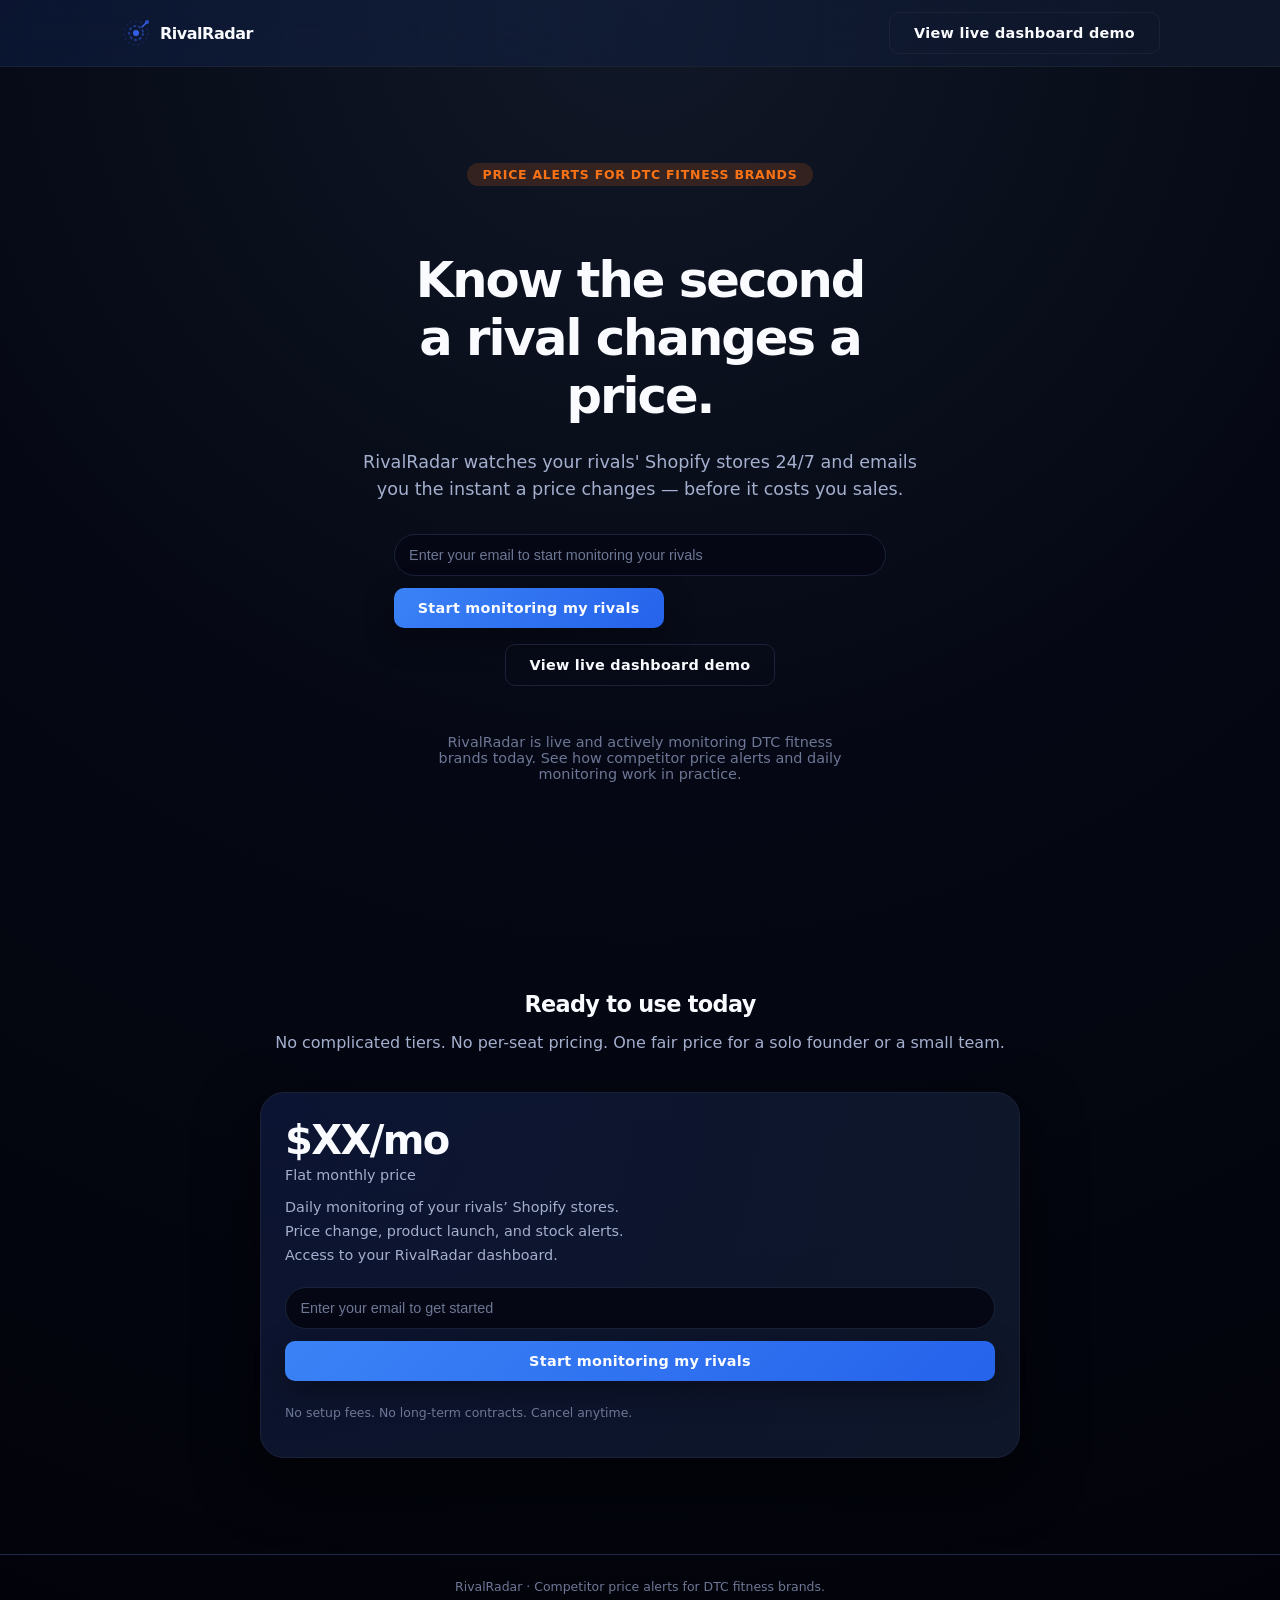
==== index.html @ c3b966bc "Refactor index.html for improved button styles Updated button styles and removed outdated comments." ====
<!DOCTYPE html>
<html lang="en">
<head>
  <meta charset="UTF-8" />
  <meta name="viewport" content="width=device-width, initial-scale=1.0" />
  <title>RivalRadar – Competitor price alerts for DTC fitness brands</title>
  <meta name="description" content="RivalRadar watches your rivals' Shopify stores 24/7 and emails you the instant a price changes — before it costs you sales." />
  <link href="https://api.fontshare.com/v2/css?f[]=cabinet-grotesk@400,500,700,800&f[]=satoshi@400,500,700&display=swap" rel="stylesheet" />
  <!-- IMPORTANT: this must match the filename in the repo -->
  <link rel="stylesheet" href="style.css" />
</head>
<body>
  <header class="nav">
    <div class="nav-inner">
      <a href="/" class="logo" aria-label="RivalRadar home">
        <svg width="32" height="32" viewBox="0 0 32 32" fill="none" aria-hidden="true">
          <circle cx="16" cy="16" r="3" fill="var(--color-primary)"/>
          <circle cx="16" cy="16" r="7" stroke="var(--color-primary)" stroke-width="1.5" stroke-dasharray="3 2" fill="none" opacity="0.6"/>
          <circle cx="16" cy="16" r="12" stroke="var(--color-primary)" stroke-width="1" stroke-dasharray="2 3" fill="none" opacity="0.3"/>
          <path d="M22 10L26 6" stroke="var(--color-primary)" stroke-width="1.5" stroke-linecap="round"/>
          <circle cx="27" cy="5" r="2" fill="var(--color-primary)" opacity="0.8"/>
        </svg>
        <span>RivalRadar</span>
      </a>
      <div class="nav-actions">
        <a href="https://dashboard.rival-radar.online" class="btn btn-outline btn-lg">
          View live dashboard demo
        </a>
      </div>
    </div>
  </header>

  <main>
    <section class="hero">
      <div class="container">
        <div class="hero-inner">
          <div class="hero-content">
            <div class="hero-badge">Price alerts for DTC fitness brands</div>
            <h1 class="hero-heading">Know the second a rival changes a price.</h1>
            <p class="hero-sub">
              RivalRadar watches your rivals' Shopify stores 24/7 and emails you the instant a price changes — before it costs you sales.
            </p>

            <div class="hero-cta">
              <form
                action="https://formspree.io/f/mbdvkvwg"
                method="POST"
                class="email-form"
              >
                <input
                  type="email"
                  name="email"
                  placeholder="Enter your email to start monitoring your rivals"
                  required
                  class="email-input"
                />
                <button type="submit" class="btn btn-primary btn-lg">
                  Start monitoring my rivals
                </button>
              </form>

              <a href="https://dashboard.rival-radar.online" class="btn btn-outline btn-lg">
                View live dashboard demo
              </a>
            </div>

            <p class="hero-note">
              RivalRadar is live and actively monitoring DTC fitness brands today. See how competitor price alerts and daily monitoring work in practice.
            </p>
          </div>
        </div>
      </div>
    </section>

    <section class="pricing">
      <div class="container container-narrow">
        <h2 class="section-title">Ready to use today</h2>
        <p class="section-sub">
          No complicated tiers. No per-seat pricing. One fair price for a solo founder or a small team.
        </p>

        <div class="pricing-card">
          <div class="pricing-main">
            <div class="pricing-price-row">
              <div class="pricing-price">
                <span class="pricing-amount">$XX/mo</span>
                <span class="pricing-label">Flat monthly price</span>
              </div>
              <ul class="pricing-points">
                <li>Daily monitoring of your rivals’ Shopify stores.</li>
                <li>Price change, product launch, and stock alerts.</li>
                <li>Access to your RivalRadar dashboard.</li>
              </ul>
            </div>

            <div class="pricing-cta">
              <form
                action="https://formspree.io/f/mbdvkvwg"
                method="POST"
                class="email-form"
              >
                <input
                  type="email"
                  name="email"
                  placeholder="Enter your email to get started"
                  required
                  class="email-input"
                />
                <button type="submit" class="btn btn-primary btn-lg btn-full">
                  Start monitoring my rivals
                </button>
              </form>
              <p class="pricing-note">
                No setup fees. No long-term contracts. Cancel anytime.
              </p>
            </div>
          </div>
        </div>
      </div>
    </section>
  </main>

  <footer class="footer">
    <div class="container">
      RivalRadar · Competitor price alerts for DTC fitness brands.
    </div>
  </footer>
</body>
</html>
---- style.css ----
:root {
  --font-display: "Cabinet Grotesk", system-ui, -apple-system, BlinkMacSystemFont, "Segoe UI", sans-serif;
  --font-body: "Satoshi", system-ui, -apple-system, BlinkMacSystemFont, "Segoe UI", sans-serif;

  --color-bg: #050814;
  --color-surface: #0b1020;
  --color-surface-soft: #0f1426;
  --color-border: #1b2238;
  --color-divider: #202947;

  --color-text: #f9fbff;
  --color-text-muted: #a4afce;
  --color-text-faint: #6d7694;

  --color-primary: #355fe9;
  --color-primary-soft: rgba(53, 95, 233, 0.12);

  --color-accent: #f97316;
  --color-accent-light: rgba(249, 115, 22, 0.16);

  --color-up: #22c55e;
  --color-up-bg: rgba(34, 197, 94, 0.16);
  --color-down: #ef4444;
  --color-down-bg: rgba(239, 68, 68, 0.16);
  --color-new: #3b82f6;
  --color-new-bg: rgba(59, 130, 246, 0.16);

  --shadow-sm: 0 10px 30px rgba(0, 0, 0, 0.35);
  --shadow-md: 0 16px 40px rgba(0, 0, 0, 0.45);
  --shadow-lg: 0 22px 60px rgba(0, 0, 0, 0.5);

  --radius-sm: 6px;
  --radius-md: 10px;
  --radius-lg: 16px;
  --radius-xl: 24px;
  --radius-full: 999px;

  --space-1: 0.25rem;
  --space-2: 0.5rem;
  --space-3: 0.75rem;
  --space-4: 1rem;
  --space-5: 1.25rem;
  --space-6: 1.5rem;
  --space-8: 2rem;
  --space-10: 2.5rem;
  --space-12: 3rem;
  --space-16: 4rem;
  --space-20: 5rem;
  --space-24: 6rem;

  --text-xs: 0.78rem;
  --text-sm: 0.9rem;
  --text-base: 1rem;
  --text-lg: 1.1rem;
  --text-xl: 1.4rem;
  --text-hero: clamp(2.5rem, 4vw, 3.1rem);

  --transition: 160ms ease-out;
}

*,
*::before,
*::after {
  box-sizing: border-box;
}

html,
body {
  margin: 0;
  padding: 0;
}

body {
  min-height: 100vh;
  font-family: var(--font-body);
  background: radial-gradient(circle at top, #111827 0, #050814 45%, #02030a 100%);
  color: var(--color-text);
}

a {
  color: inherit;
  text-decoration: none;
}

img {
  max-width: 100%;
  display: block;
}

/* Layout */

.container {
  width: min(1040px, 100% - 3rem);
  margin: 0 auto;
}

.container-narrow {
  width: min(760px, 100% - 3rem);
  margin: 0 auto;
}

/* Nav */

.nav {
  border-bottom: 1px solid rgba(31, 41, 55, 0.7);
  background: radial-gradient(circle at top left, rgba(37, 99, 235, 0.12), rgba(15, 23, 42, 0.96));
  position: sticky;
  top: 0;
  z-index: 20;
  backdrop-filter: blur(16px);
}

.nav-inner {
  display: flex;
  align-items: center;
  justify-content: space-between;
  gap: var(--space-6);
  padding-block: var(--space-3);
  width: min(1040px, 100% - 3rem);
  margin: 0 auto;
}

.logo {
  display: inline-flex;
  align-items: center;
  gap: var(--space-2);
  font-family: var(--font-display);
  font-weight: 800;
  font-size: var(--text-base);
  letter-spacing: -0.03em;
}

.logo span {
  margin-top: 1px;
}

.nav-actions {
  display: flex;
  align-items: center;
  gap: var(--space-4);
}

/* Buttons */

.btn {
  display: inline-flex;
  align-items: center;
  justify-content: center;
  gap: var(--space-2);
  padding: var(--space-3) var(--space-6);
  border-radius: var(--radius-md);
  border: none;
  font-family: var(--font-display);
  font-weight: 700;
  font-size: var(--text-sm);
  letter-spacing: 0.02em;
  text-transform: none;
  cursor: pointer;
  transition: transform var(--transition), box-shadow var(--transition), background var(--transition), color var(--transition);
}

.btn-lg {
  padding-block: var(--space-3);
  padding-inline: var(--space-6);
  font-size: var(--text-sm);
}

.btn-primary {
  background: linear-gradient(135deg, #3b82f6, #2563eb);
  color: #f9fbff;
  box-shadow: var(--shadow-sm);
}

.btn-primary:hover {
  transform: translateY(-1px);
  box-shadow: var(--shadow-md);
}

.btn-secondary {
  background: rgba(15, 23, 42, 0.8);
  color: var(--color-text-muted);
  border-radius: var(--radius-full);
  padding-inline: var(--space-4);
  font-weight: 600;
  border: 1px solid rgba(148, 163, 184, 0.25);
}

.btn-secondary:hover {
  background: rgba(15, 23, 42, 1);
  color: var(--color-text);
}

/* Hero */

.hero {
  padding-block: clamp(var(--space-16), 10vw, var(--space-24)) clamp(var(--space-12), 8vw, var(--space-20));
  text-align: center;
}

.hero-inner {
  display: flex;
  flex-direction: column;
  gap: var(--space-10);
}

.hero-content {
  max-width: 640px;
  margin-inline: auto;
}

.hero-badge {
  display: inline-block;
  font-size: var(--text-xs);
  font-weight: 600;
  font-family: var(--font-display);
  letter-spacing: 0.06em;
  text-transform: uppercase;
  color: var(--color-accent);
  background: var(--color-accent-light);
  padding: var(--space-1) var(--space-4);
  border-radius: var(--radius-full);
  margin-bottom: var(--space-6);
}

.hero-heading {
  font-size: var(--text-hero);
  font-weight: 800;
  letter-spacing: -0.04em;
  color: var(--color-text);
  max-width: 14ch;
  margin-inline: auto;
  margin-bottom: var(--space-6);
}

.hero-sub {
  font-size: var(--text-lg);
  color: var(--color-text-muted);
  max-width: 52ch;
  margin-inline: auto;
  margin-bottom: var(--space-8);
  line-height: 1.5;
}

.hero-cta {
  display: flex;
  align-items: center;
  justify-content: center;
  gap: var(--space-4);
  flex-wrap: wrap;
  margin-bottom: var(--space-12);
}

.hero-note {
  font-size: var(--text-sm);
  color: var(--color-text-faint);
  max-width: 46ch;
  margin-inline: auto;
}

/* Alert preview card */

.alert-preview {
  max-width: 520px;
  margin-inline: auto;
  background: var(--color-surface);
  border: 1px solid var(--color-border);
  border-radius: var(--radius-xl);
  overflow: hidden;
  box-shadow: var(--shadow-lg);
  text-align: left;
}

.alert-header {
  display: flex;
  align-items: center;
  gap: var(--space-2);
  padding: var(--space-4) var(--space-5);
  border-bottom: 1px solid var(--color-divider);
}

.alert-dot {
  width: 8px;
  height: 8px;
  border-radius: 50%;
  background: var(--color-down);
  animation: pulse 2s infinite;
}

@keyframes pulse {
  0%,
  100% {
    opacity: 1;
  }
  50% {
    opacity: 0.4;
  }
}

.alert-label {
  font-size: var(--text-xs);
  font-weight: 600;
  font-family: var(--font-display);
  text-transform: uppercase;
  letter-spacing: 0.05em;
  color: var(--color-text-muted);
}

.alert-time {
  margin-left: auto;
  font-size: var(--text-xs);
  color: var(--color-text-faint);
}

.alert-store {
  padding: var(--space-3) var(--space-5) var(--space-2);
  font-size: var(--text-sm);
  font-weight: 700;
  font-family: var(--font-display);
  letter-spacing: -0.02em;
}

.alert-changes {
  padding: var(--space-2) var(--space-5) var(--space-4);
  display: flex;
  flex-direction: column;
  gap: var(--space-3);
}

.alert-row {
  display: flex;
  align-items: center;
  gap: var(--space-2);
  flex-wrap: wrap;
}

.tag {
  display: inline-flex;
  align-items: center;
  font-size: 10px;
  font-weight: 700;
  font-family: var(--font-display);
  letter-spacing: 0.04em;
  padding: 2px 6px;
  border-radius: var(--radius-sm);
  flex-shrink: 0;
}

.tag-down {
  background: var(--color-down-bg);
  color: var(--color-down);
}
.tag-up {
  background: var(--color-up-bg);
  color: var(--color-up);
}
.tag-new {
  background: var(--color-new-bg);
  color: var(--color-new);
}

.alert-product {
  font-size: var(--text-xs);
  color: var(--color-text);
  font-weight: 500;
  flex: 1;
  min-width: 0;
  white-space: nowrap;
  overflow: hidden;
  text-overflow: ellipsis;
}

.alert-price {
  font-size: var(--text-xs);
  color: var(--color-text-muted);
  flex-shrink: 0;
}

.alert-price s {
  color: var(--color-text-faint);
  text-decoration: line-through;
}
.alert-price strong {
  color: var(--color-text);
  font-weight: 700;
}
.alert-price em {
  font-style: normal;
  color: var(--color-down);
  font-weight: 600;
}
.alert-row.up .alert-price em {
  color: var(--color-up);
}

.alert-footer {
  padding: var(--space-3) var(--space-5);
  border-top: 1px solid var(--color-divider);
  font-size: var(--text-xs);
  color: var(--color-text-faint);
}

/* Problem section */

.problem {
  padding-block: clamp(var(--space-16), 8vw, var(--space-24));
  background: var(--color-surface);
  border-top: 1px solid var(--color-divider);
  border-bottom: 1px solid var(--color-divider);
}

.section-title {
  font-size: var(--text-xl);
  font-weight: 800;
  letter-spacing: -0.03em;
  color: var(--color-text);
  margin-bottom: var(--space-4);
  text-align: center;
}

.section-sub {
  font-size: var(--text-base);
  color: var(--color-text-muted);
  text-align: center;
  margin-bottom: var(--space-10);
}

.problem-grid {
  display: grid;
  grid-template-columns: repeat(auto-fit, minmax(200px, 1fr));
  gap: var(--space-6);
  margin-top: var(--space-10);
}

.problem-card {
  background: var(--color-bg);
  border: 1px solid var(--color-border);
  border-radius: var(--radius-lg);
  padding: var(--space-6);
}

.problem-icon {
  font-size: 2rem;
  margin-bottom: var(--space-4);
}

.problem-card h3 {
  font-size: var(--text-base);
  font-weight: 700;
  margin-bottom: var(--space-2);
  letter-spacing: -0.02em;
}

.problem-card p {
  font-size: var(--text-sm);
  color: var(--color-text-muted);
  line-height: 1.6;
}

/* How it works */

.how {
  padding-block: clamp(var(--space-16), 8vw, var(--space-24));
}

.steps {
  display: flex;
  flex-direction: column;
  gap: 0;
  margin-top: var(--space-10);
}

.step {
  display: grid;
  grid-template-columns: 56px 1fr;
  gap: var(--space-5);
  align-items: start;
  padding-block: var(--space-6);
}

.step-divider {
  height: 1px;
  background: var(--color-divider);
}

.step-num {
  font-family: var(--font-display);
  font-size: var(--text-xl);
  font-weight: 800;
  color: var(--color-accent);
  letter-spacing: -0.04em;
  line-height: 1;
  padding-top: 2px;
}

.step-content h3 {
  font-size: var(--text-base);
  font-weight: 700;
  letter-spacing: -0.02em;
  margin-bottom: var(--space-2);
}

.step-content p {
  font-size: var(--text-sm);
  color: var(--color-text-muted);
  line-height: 1.6;
}

/* Features */

.features {
  padding-block: clamp(var(--space-16), 8vw, var(--space-24));
  background: var(--color-surface);
  border-top: 1px solid var(--color-divider);
  border-bottom: 1px solid var(--color-divider);
}

.features-grid {
  display: grid;
  grid-template-columns: repeat(auto-fit, minmax(280px, 1fr));
  gap: var(--space-4);
  margin-top: var(--space-10);
}

.feature-card {
  background: var(--color-bg);
  border: 1px solid var(--color-border);
  border-radius: var(--radius-lg);
  padding: var(--space-6);
  transition: box-shadow var(--transition), transform var(--transition);
}

.feature-card:hover {
  box-shadow: var(--shadow-md);
  transform: translateY(-2px);
}

.feature-icon {
  width: 40px;
  height: 40px;
  display: flex;
  align-items: center;
  justify-content: center;
  background: var(--color-accent-light);
  color: var(--color-accent);
  border-radius: var(--radius-md);
  margin-bottom: var(--space-4);
}

.feature-card h3 {
  font-size: var(--text-base);
  font-weight: 700;
  letter-spacing: -0.02em;
  margin-bottom: var(--space-2);
}

.feature-card p {
  font-size: var(--text-sm);
  color: var(--color-text-muted);
  line-height: 1.6;
}

/* Pricing */

.pricing {
  padding-block: clamp(var(--space-16), 8vw, var(--space-24));
}

.pricing-card {
  background: radial-gradient(circle at top left, rgba(53, 95, 233, 0.16), rgba(15, 23, 42, 0.96));
  border-radius: var(--radius-xl);
  border: 1px solid var(--color-border);
  box-shadow: var(--shadow-lg);
  padding: var(--space-6);
}

.pricing-main {
  display: flex;
  flex-direction: column;
  gap: var(--space-6);
}

.pricing-price-row {
  display: flex;
  flex-direction: column;
  gap: var(--space-4);
}

.pricing-price {
  display: flex;
  flex-direction: column;
  gap: var(--space-1);
}

.pricing-amount {
  font-size: 2.5rem;
  font-weight: 800;
  font-family: var(--font-display);
  letter-spacing: -0.04em;
}

.pricing-label {
  font-size: var(--text-sm);
  color: var(--color-text-muted);
}

.pricing-points {
  list-style: none;
  padding: 0;
  margin: 0;
  display: grid;
  gap: var(--space-2);
}

.pricing-points li {
  font-size: var(--text-sm);
  color: var(--color-text-muted);
}

.pricing-cta {
  display: flex;
  flex-direction: column;
  gap: var(--space-3);
}

.btn-full {
  width: 100%;
}

.pricing-note {
  font-size: var(--text-xs);
  color: var(--color-text-faint);
}

/* Footer */

.footer {
  border-top: 1px solid var(--color-divider);
  padding-block: var(--space-6);
  font-size: var(--text-xs);
  color: var(--color-text-faint);
  text-align: center;
}

/* Responsive */

@media (max-width: 768px) {
  .hero {
    padding-block: var(--space-12) var(--space-16);
  }

  .container,
  .container-narrow {
    width: calc(100% - 2.5rem);
  }

  .pricing-card {
    padding: var(--space-5);
  }
}

/* ===== EMAIL FORM (NEW) ===== */

.email-form {
  display: flex;
  flex-wrap: wrap;
  gap: var(--space-3);
  align-items: center;
}

.email-input {
  flex: 1 1 220px;
  padding: 0.75rem 0.9rem;
  border-radius: var(--radius-full);
  border: 1px solid var(--color-border);
  font-size: var(--text-sm);
  background: var(--color-bg);
}

.email-input::placeholder {
  color: var(--color-text-faint);
}

.email-input:focus {
  outline: none;
  border-color: var(--color-accent);
  box-shadow: 0 0 0 1px rgba(37, 99, 235, 0.18);
}

/* Stack vertically on smaller screens */
@media (max-width: 640px) {
  .email-form {
    flex-direction: column;
    align-items: stretch;
  }

  .hero-cta {
    flex-direction: column;
    align-items: stretch;
  }

  .hero-cta .btn,
  .hero-cta .btn-primary,
  .hero-cta .btn-outline {
    width: 100%;
  }
}

/* Outline button for demo link */

.btn-outline {
  border: 1px solid var(--color-border);
  padding: var(--space-3) var(--space-6);
  border-radius: var(--radius-md);
  font-family: var(--font-display);
  font-weight: 700;
  font-size: var(--text-sm);
  color: var(--color-text);
  background: transparent;
  transition: all var(--transition);
}

.btn-outline:hover {
  border-color: var(--color-text);
  background: var(--color-surface);
  transform: translateY(-1px);
  box-shadow: var(--shadow-sm);
}
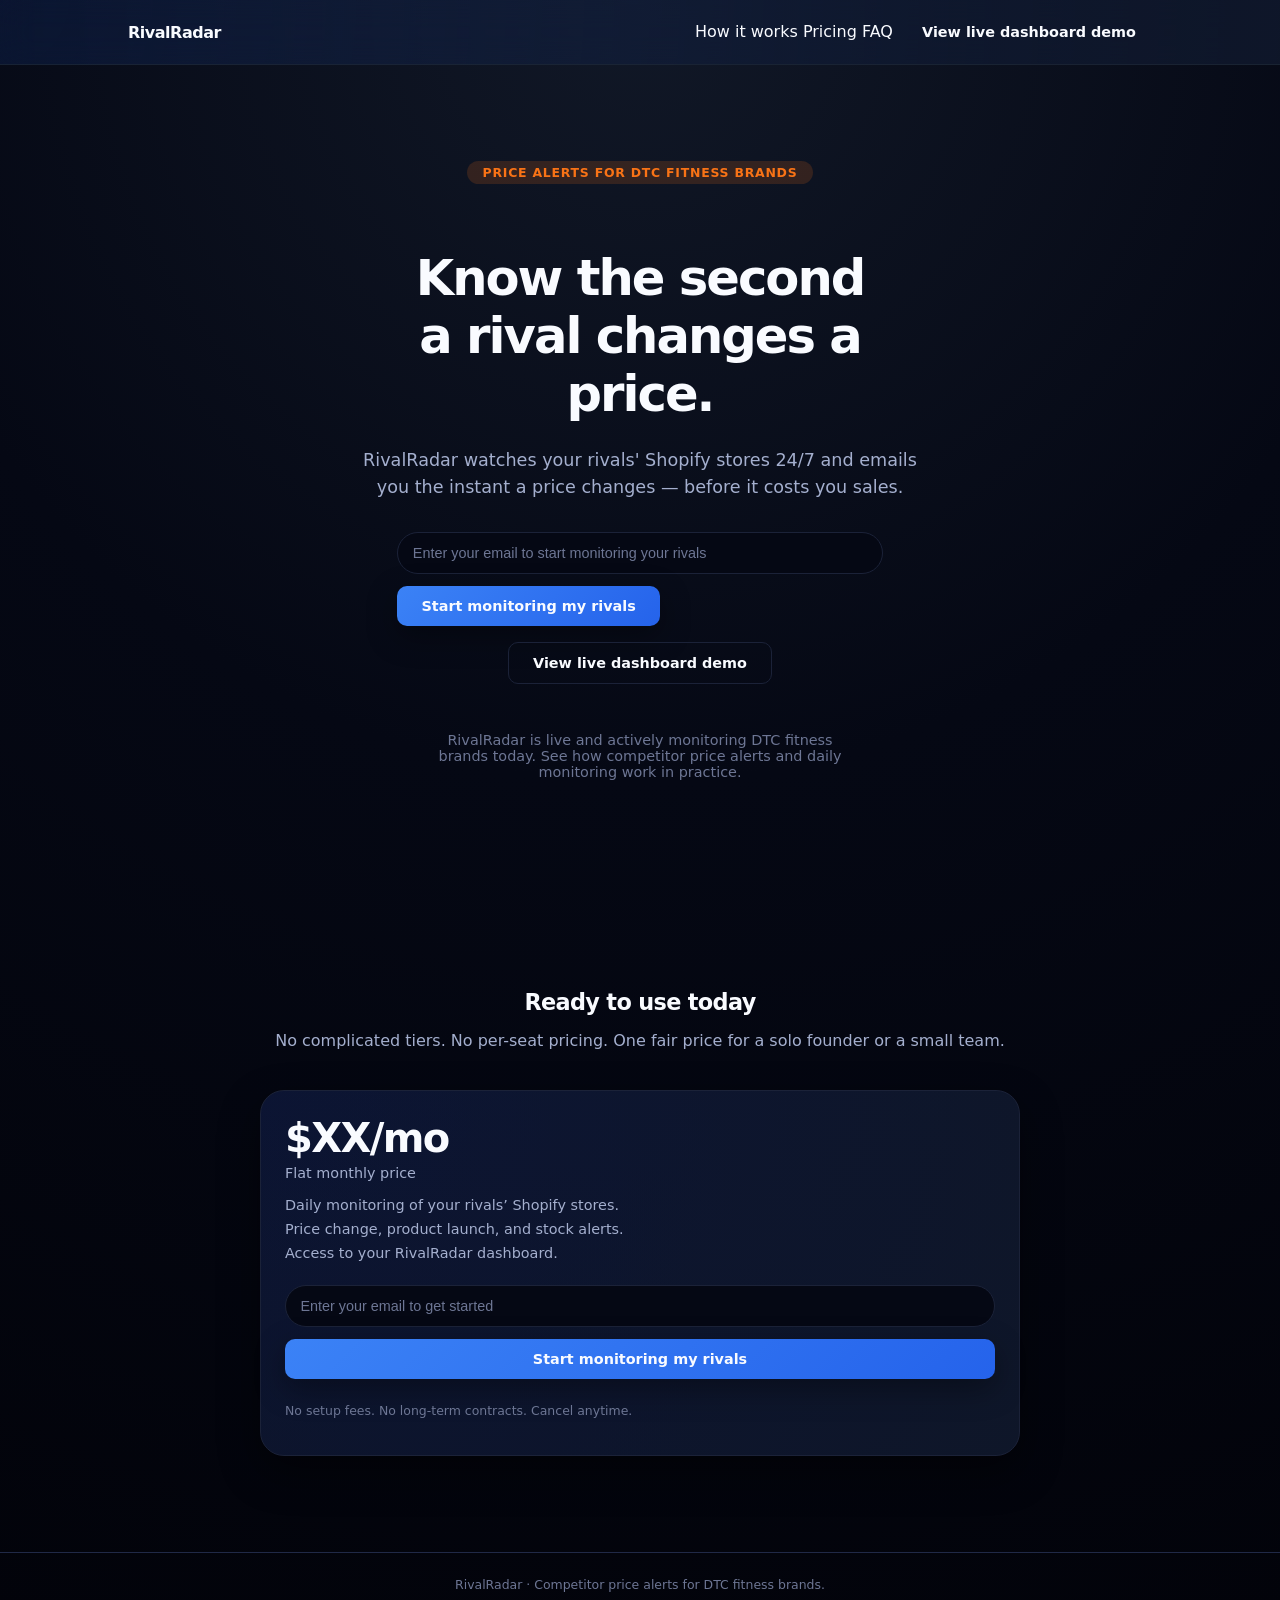
==== commit da3f90ee: "Refactor index.html for improved layout and accessibility Updated HTML structure and improved access" ====
--- a/index.html
+++ b/index.html
@@ -1,29 +1,29 @@
 <!DOCTYPE html>
-<html lang="en">
+<html lang="en" data-theme="light">
 <head>
   <meta charset="UTF-8" />
   <meta name="viewport" content="width=device-width, initial-scale=1.0" />
   <title>RivalRadar – Competitor price alerts for DTC fitness brands</title>
   <meta name="description" content="RivalRadar watches your rivals' Shopify stores 24/7 and emails you the instant a price changes — before it costs you sales." />
   <link href="https://api.fontshare.com/v2/css?f[]=cabinet-grotesk@400,500,700,800&f[]=satoshi@400,500,700&display=swap" rel="stylesheet" />
-  <!-- IMPORTANT: this must match the filename in the repo -->
+  <!-- IMPORTANT: point to your styled CSS file -->
   <link rel="stylesheet" href="style.css" />
 </head>
 <body>
   <header class="nav">
     <div class="nav-inner">
       <a href="/" class="logo" aria-label="RivalRadar home">
-        <svg width="32" height="32" viewBox="0 0 32 32" fill="none" aria-hidden="true">
-          <circle cx="16" cy="16" r="3" fill="var(--color-primary)"/>
-          <circle cx="16" cy="16" r="7" stroke="var(--color-primary)" stroke-width="1.5" stroke-dasharray="3 2" fill="none" opacity="0.6"/>
-          <circle cx="16" cy="16" r="12" stroke="var(--color-primary)" stroke-width="1" stroke-dasharray="2 3" fill="none" opacity="0.3"/>
-          <path d="M22 10L26 6" stroke="var(--color-primary)" stroke-width="1.5" stroke-linecap="round"/>
-          <circle cx="27" cy="5" r="2" fill="var(--color-primary)" opacity="0.8"/>
-        </svg>
-        <span>RivalRadar</span>
+        <div class="logo-mark">
+          <span class="logo-dot"></span>
+        </div>
+        <span class="logo-text">RivalRadar</span>
       </a>
-      <div class="nav-actions">
-        <a href="https://dashboard.rival-radar.online" class="btn btn-outline btn-lg">
+      <div class="nav-links">
+        <a href="#how">How it works</a>
+        <a href="#pricing">Pricing</a>
+        <a href="#faq">FAQ</a>
+        <!-- Demo CTA in the nav -->
+        <a href="https://dashboard.rival-radar.online" class="btn btn-sm btn-secondary">
           View live dashboard demo
         </a>
       </div>
@@ -31,48 +31,56 @@
   </header>
 
   <main>
+    <!-- HERO -->
     <section class="hero">
-      <div class="container">
-        <div class="hero-inner">
-          <div class="hero-content">
-            <div class="hero-badge">Price alerts for DTC fitness brands</div>
-            <h1 class="hero-heading">Know the second a rival changes a price.</h1>
-            <p class="hero-sub">
-              RivalRadar watches your rivals' Shopify stores 24/7 and emails you the instant a price changes — before it costs you sales.
-            </p>
+      <div class="container container-narrow">
+        <div class="hero-badge">Price alerts for DTC fitness brands</div>
+        <h1 class="hero-heading">Know the second a rival changes a price.</h1>
+        <p class="hero-sub">
+          RivalRadar watches your rivals' Shopify stores 24/7 and emails you the instant a price changes — before it costs you sales.
+        </p>
 
-            <div class="hero-cta">
-              <form
-                action="https://formspree.io/f/mbdvkvwg"
-                method="POST"
-                class="email-form"
-              >
-                <input
-                  type="email"
-                  name="email"
-                  placeholder="Enter your email to start monitoring your rivals"
-                  required
-                  class="email-input"
-                />
-                <button type="submit" class="btn btn-primary btn-lg">
-                  Start monitoring my rivals
-                </button>
-              </form>
+        <!-- UPDATED CTA: Formspree + demo button -->
+        <div class="hero-cta">
+          <form
+            action="https://formspree.io/f/mbdvkvwg"
+            method="POST"
+            class="email-form"
+          >
+            <input
+              type="email"
+              name="email"
+              placeholder="Enter your email to start monitoring your rivals"
+              required
+              class="email-input"
+            />
+            <button type="submit" class="btn btn-primary btn-lg">
+              Start monitoring my rivals
+            </button>
+          </form>
 
-              <a href="https://dashboard.rival-radar.online" class="btn btn-outline btn-lg">
-                View live dashboard demo
-              </a>
-            </div>
+          <a href="https://dashboard.rival-radar.online" class="btn btn-lg btn-outline">
+            View live dashboard demo
+          </a>
+        </div>
 
-            <p class="hero-note">
-              RivalRadar is live and actively monitoring DTC fitness brands today. See how competitor price alerts and daily monitoring work in practice.
-            </p>
-          </div>
+        <p class="hero-note">
+          RivalRadar is live and actively monitoring DTC fitness brands today. See how competitor price alerts and daily monitoring work in practice.
+        </p>
+
+        <!-- your existing alert preview block stays as-is below -->
+        <div class="alert-preview">
+          <!-- ... keep the original alert HTML from your old index.html ... -->
         </div>
       </div>
     </section>
 
-    <section class="pricing">
+    <!-- PROBLEM, HOW IT WORKS, FEATURES, etc. -->
+    <!-- Keep all your original sections from the old index.html here.
+         Only change copy where you want to remove 'beta'/'early access' wording. -->
+
+    <!-- PRICING / READY SECTION -->
+    <section id="pricing" class="pricing">
       <div class="container container-narrow">
         <h2 class="section-title">Ready to use today</h2>
         <p class="section-sub">
@@ -121,7 +129,7 @@
   </main>
 
   <footer class="footer">
-    <div class="container">
+    <div class="container container-narrow">
       RivalRadar · Competitor price alerts for DTC fitness brands.
     </div>
   </footer>
--- a/style.css
+++ b/style.css
@@ -4,7 +4,6 @@
 
   --color-bg: #050814;
   --color-surface: #0b1020;
-  --color-surface-soft: #0f1426;
   --color-border: #1b2238;
   --color-divider: #202947;
 
@@ -13,21 +12,11 @@
   --color-text-faint: #6d7694;
 
   --color-primary: #355fe9;
-  --color-primary-soft: rgba(53, 95, 233, 0.12);
-
   --color-accent: #f97316;
   --color-accent-light: rgba(249, 115, 22, 0.16);
 
-  --color-up: #22c55e;
-  --color-up-bg: rgba(34, 197, 94, 0.16);
-  --color-down: #ef4444;
-  --color-down-bg: rgba(239, 68, 68, 0.16);
-  --color-new: #3b82f6;
-  --color-new-bg: rgba(59, 130, 246, 0.16);
-
   --shadow-sm: 0 10px 30px rgba(0, 0, 0, 0.35);
   --shadow-md: 0 16px 40px rgba(0, 0, 0, 0.45);
-  --shadow-lg: 0 22px 60px rgba(0, 0, 0, 0.5);
 
   --radius-sm: 6px;
   --radius-md: 10px;
@@ -82,11 +71,6 @@
   text-decoration: none;
 }
 
-img {
-  max-width: 100%;
-  display: block;
-}
-
 /* Layout */
 
 .container {
@@ -153,8 +137,6 @@
   font-family: var(--font-display);
   font-weight: 700;
   font-size: var(--text-sm);
-  letter-spacing: 0.02em;
-  text-transform: none;
   cursor: pointer;
   transition: transform var(--transition), box-shadow var(--transition), background var(--transition), color var(--transition);
 }
@@ -162,7 +144,6 @@
 .btn-lg {
   padding-block: var(--space-3);
   padding-inline: var(--space-6);
-  font-size: var(--text-sm);
 }
 
 .btn-primary {
@@ -176,18 +157,25 @@
   box-shadow: var(--shadow-md);
 }
 
-.btn-secondary {
-  background: rgba(15, 23, 42, 0.8);
-  color: var(--color-text-muted);
-  border-radius: var(--radius-full);
-  padding-inline: var(--space-4);
-  font-weight: 600;
-  border: 1px solid rgba(148, 163, 184, 0.25);
-}
-
-.btn-secondary:hover {
-  background: rgba(15, 23, 42, 1);
+/* Outline button for demo link */
+
+.btn-outline {
+  border: 1px solid var(--color-border);
+  padding: var(--space-3) var(--space-6);
+  border-radius: var(--radius-md);
+  font-family: var(--font-display);
+  font-weight: 700;
+  font-size: var(--text-sm);
   color: var(--color-text);
+  background: transparent;
+  transition: all var(--transition);
+}
+
+.btn-outline:hover {
+  border-color: var(--color-text);
+  background: var(--color-surface);
+  transform: translateY(-1px);
+  box-shadow: var(--shadow-sm);
 }
 
 /* Hero */
@@ -257,155 +245,10 @@
   margin-inline: auto;
 }
 
-/* Alert preview card */
-
-.alert-preview {
-  max-width: 520px;
-  margin-inline: auto;
-  background: var(--color-surface);
-  border: 1px solid var(--color-border);
-  border-radius: var(--radius-xl);
-  overflow: hidden;
-  box-shadow: var(--shadow-lg);
-  text-align: left;
-}
-
-.alert-header {
-  display: flex;
-  align-items: center;
-  gap: var(--space-2);
-  padding: var(--space-4) var(--space-5);
-  border-bottom: 1px solid var(--color-divider);
-}
-
-.alert-dot {
-  width: 8px;
-  height: 8px;
-  border-radius: 50%;
-  background: var(--color-down);
-  animation: pulse 2s infinite;
-}
-
-@keyframes pulse {
-  0%,
-  100% {
-    opacity: 1;
-  }
-  50% {
-    opacity: 0.4;
-  }
-}
-
-.alert-label {
-  font-size: var(--text-xs);
-  font-weight: 600;
-  font-family: var(--font-display);
-  text-transform: uppercase;
-  letter-spacing: 0.05em;
-  color: var(--color-text-muted);
-}
-
-.alert-time {
-  margin-left: auto;
-  font-size: var(--text-xs);
-  color: var(--color-text-faint);
-}
-
-.alert-store {
-  padding: var(--space-3) var(--space-5) var(--space-2);
-  font-size: var(--text-sm);
-  font-weight: 700;
-  font-family: var(--font-display);
-  letter-spacing: -0.02em;
-}
-
-.alert-changes {
-  padding: var(--space-2) var(--space-5) var(--space-4);
-  display: flex;
-  flex-direction: column;
-  gap: var(--space-3);
-}
-
-.alert-row {
-  display: flex;
-  align-items: center;
-  gap: var(--space-2);
-  flex-wrap: wrap;
-}
-
-.tag {
-  display: inline-flex;
-  align-items: center;
-  font-size: 10px;
-  font-weight: 700;
-  font-family: var(--font-display);
-  letter-spacing: 0.04em;
-  padding: 2px 6px;
-  border-radius: var(--radius-sm);
-  flex-shrink: 0;
-}
-
-.tag-down {
-  background: var(--color-down-bg);
-  color: var(--color-down);
-}
-.tag-up {
-  background: var(--color-up-bg);
-  color: var(--color-up);
-}
-.tag-new {
-  background: var(--color-new-bg);
-  color: var(--color-new);
-}
-
-.alert-product {
-  font-size: var(--text-xs);
-  color: var(--color-text);
-  font-weight: 500;
-  flex: 1;
-  min-width: 0;
-  white-space: nowrap;
-  overflow: hidden;
-  text-overflow: ellipsis;
-}
-
-.alert-price {
-  font-size: var(--text-xs);
-  color: var(--color-text-muted);
-  flex-shrink: 0;
-}
-
-.alert-price s {
-  color: var(--color-text-faint);
-  text-decoration: line-through;
-}
-.alert-price strong {
-  color: var(--color-text);
-  font-weight: 700;
-}
-.alert-price em {
-  font-style: normal;
-  color: var(--color-down);
-  font-weight: 600;
-}
-.alert-row.up .alert-price em {
-  color: var(--color-up);
-}
-
-.alert-footer {
-  padding: var(--space-3) var(--space-5);
-  border-top: 1px solid var(--color-divider);
-  font-size: var(--text-xs);
-  color: var(--color-text-faint);
-}
-
-/* Problem section */
-
-.problem {
+/* Pricing section */
+
+.pricing {
   padding-block: clamp(var(--space-16), 8vw, var(--space-24));
-  background: var(--color-surface);
-  border-top: 1px solid var(--color-divider);
-  border-bottom: 1px solid var(--color-divider);
 }
 
 .section-title {
@@ -424,152 +267,11 @@
   margin-bottom: var(--space-10);
 }
 
-.problem-grid {
-  display: grid;
-  grid-template-columns: repeat(auto-fit, minmax(200px, 1fr));
-  gap: var(--space-6);
-  margin-top: var(--space-10);
-}
-
-.problem-card {
-  background: var(--color-bg);
-  border: 1px solid var(--color-border);
-  border-radius: var(--radius-lg);
-  padding: var(--space-6);
-}
-
-.problem-icon {
-  font-size: 2rem;
-  margin-bottom: var(--space-4);
-}
-
-.problem-card h3 {
-  font-size: var(--text-base);
-  font-weight: 700;
-  margin-bottom: var(--space-2);
-  letter-spacing: -0.02em;
-}
-
-.problem-card p {
-  font-size: var(--text-sm);
-  color: var(--color-text-muted);
-  line-height: 1.6;
-}
-
-/* How it works */
-
-.how {
-  padding-block: clamp(var(--space-16), 8vw, var(--space-24));
-}
-
-.steps {
-  display: flex;
-  flex-direction: column;
-  gap: 0;
-  margin-top: var(--space-10);
-}
-
-.step {
-  display: grid;
-  grid-template-columns: 56px 1fr;
-  gap: var(--space-5);
-  align-items: start;
-  padding-block: var(--space-6);
-}
-
-.step-divider {
-  height: 1px;
-  background: var(--color-divider);
-}
-
-.step-num {
-  font-family: var(--font-display);
-  font-size: var(--text-xl);
-  font-weight: 800;
-  color: var(--color-accent);
-  letter-spacing: -0.04em;
-  line-height: 1;
-  padding-top: 2px;
-}
-
-.step-content h3 {
-  font-size: var(--text-base);
-  font-weight: 700;
-  letter-spacing: -0.02em;
-  margin-bottom: var(--space-2);
-}
-
-.step-content p {
-  font-size: var(--text-sm);
-  color: var(--color-text-muted);
-  line-height: 1.6;
-}
-
-/* Features */
-
-.features {
-  padding-block: clamp(var(--space-16), 8vw, var(--space-24));
-  background: var(--color-surface);
-  border-top: 1px solid var(--color-divider);
-  border-bottom: 1px solid var(--color-divider);
-}
-
-.features-grid {
-  display: grid;
-  grid-template-columns: repeat(auto-fit, minmax(280px, 1fr));
-  gap: var(--space-4);
-  margin-top: var(--space-10);
-}
-
-.feature-card {
-  background: var(--color-bg);
-  border: 1px solid var(--color-border);
-  border-radius: var(--radius-lg);
-  padding: var(--space-6);
-  transition: box-shadow var(--transition), transform var(--transition);
-}
-
-.feature-card:hover {
-  box-shadow: var(--shadow-md);
-  transform: translateY(-2px);
-}
-
-.feature-icon {
-  width: 40px;
-  height: 40px;
-  display: flex;
-  align-items: center;
-  justify-content: center;
-  background: var(--color-accent-light);
-  color: var(--color-accent);
-  border-radius: var(--radius-md);
-  margin-bottom: var(--space-4);
-}
-
-.feature-card h3 {
-  font-size: var(--text-base);
-  font-weight: 700;
-  letter-spacing: -0.02em;
-  margin-bottom: var(--space-2);
-}
-
-.feature-card p {
-  font-size: var(--text-sm);
-  color: var(--color-text-muted);
-  line-height: 1.6;
-}
-
-/* Pricing */
-
-.pricing {
-  padding-block: clamp(var(--space-16), 8vw, var(--space-24));
-}
-
 .pricing-card {
   background: radial-gradient(circle at top left, rgba(53, 95, 233, 0.16), rgba(15, 23, 42, 0.96));
   border-radius: var(--radius-xl);
   border: 1px solid var(--color-border);
-  box-shadow: var(--shadow-lg);
+  box-shadow: var(--shadow-md);
   padding: var(--space-6);
 }
 
@@ -641,24 +343,7 @@
   text-align: center;
 }
 
-/* Responsive */
-
-@media (max-width: 768px) {
-  .hero {
-    padding-block: var(--space-12) var(--space-16);
-  }
-
-  .container,
-  .container-narrow {
-    width: calc(100% - 2.5rem);
-  }
-
-  .pricing-card {
-    padding: var(--space-5);
-  }
-}
-
-/* ===== EMAIL FORM (NEW) ===== */
+/* Email form */
 
 .email-form {
   display: flex;
@@ -686,7 +371,8 @@
   box-shadow: 0 0 0 1px rgba(37, 99, 235, 0.18);
 }
 
-/* Stack vertically on smaller screens */
+/* Responsive stacking */
+
 @media (max-width: 640px) {
   .email-form {
     flex-direction: column;
@@ -704,24 +390,3 @@
     width: 100%;
   }
 }
-
-/* Outline button for demo link */
-
-.btn-outline {
-  border: 1px solid var(--color-border);
-  padding: var(--space-3) var(--space-6);
-  border-radius: var(--radius-md);
-  font-family: var(--font-display);
-  font-weight: 700;
-  font-size: var(--text-sm);
-  color: var(--color-text);
-  background: transparent;
-  transition: all var(--transition);
-}
-
-.btn-outline:hover {
-  border-color: var(--color-text);
-  background: var(--color-surface);
-  transform: translateY(-1px);
-  box-shadow: var(--shadow-sm);
-}
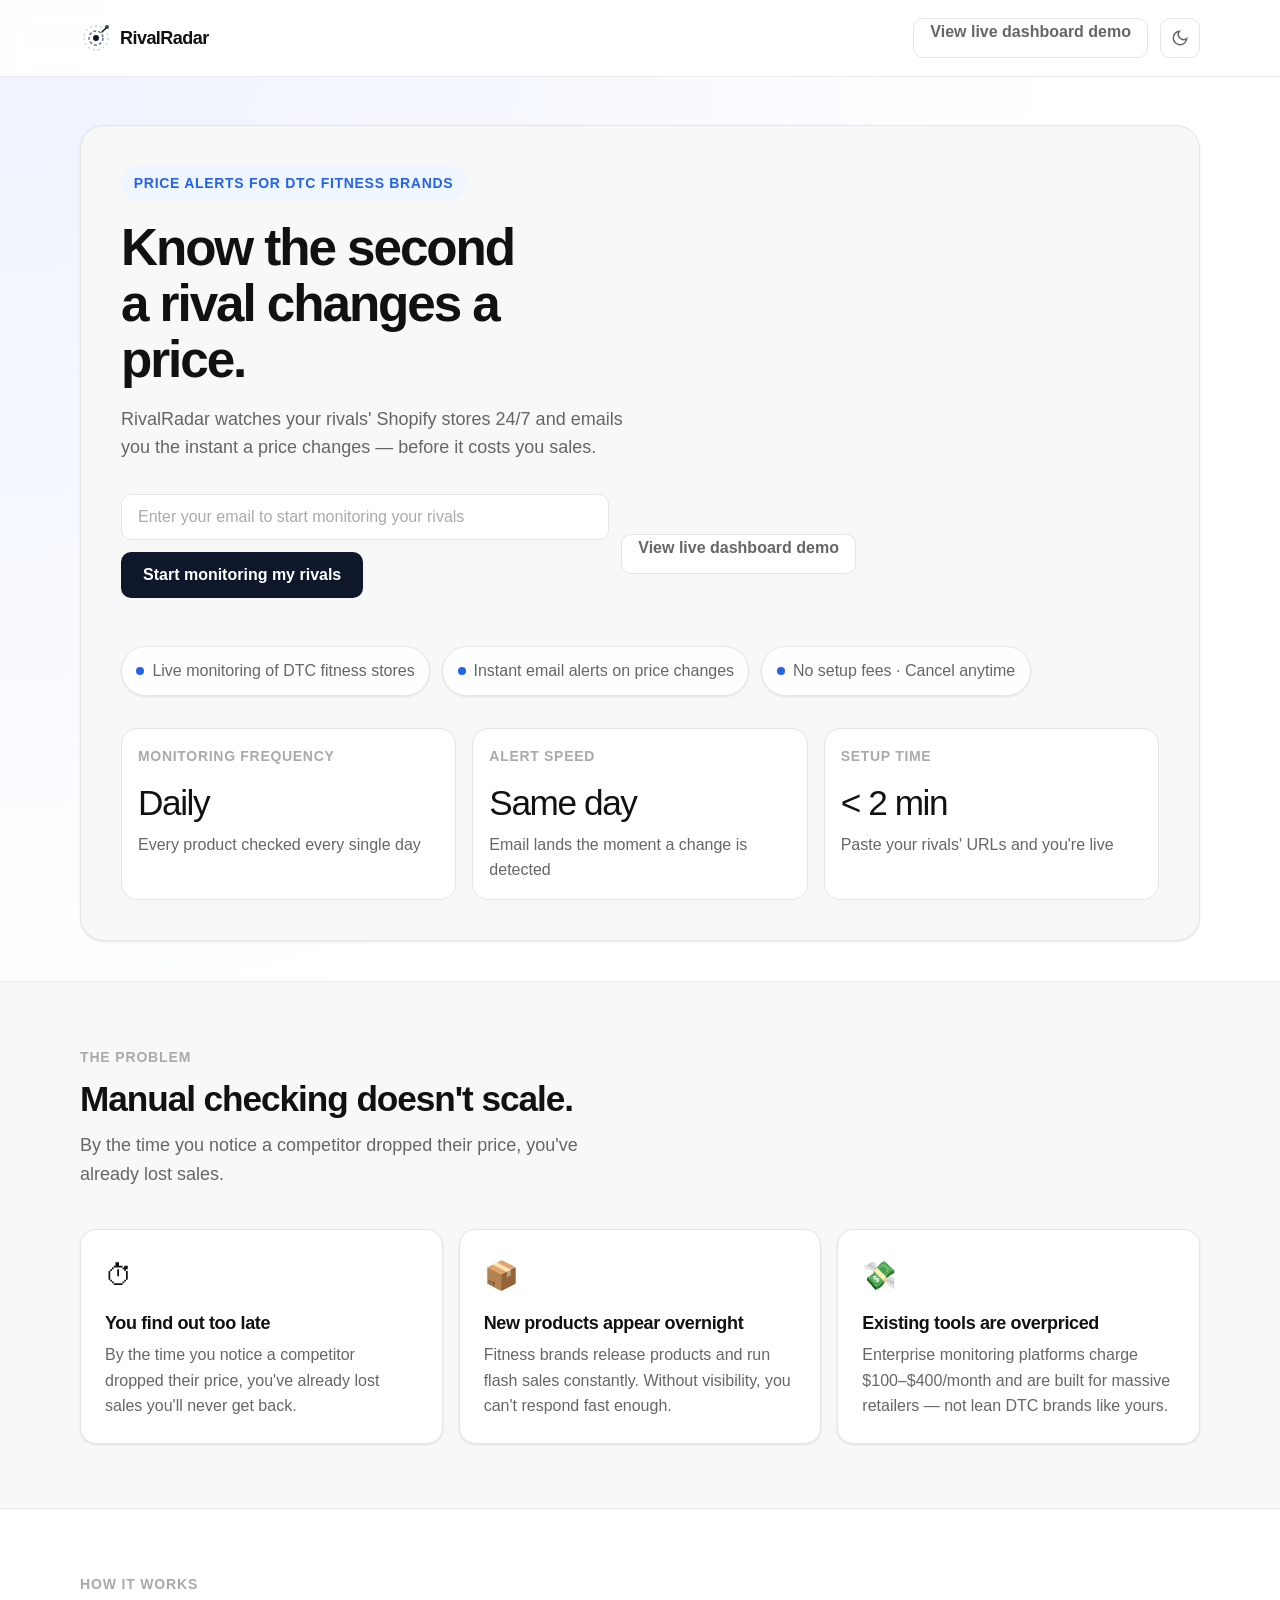
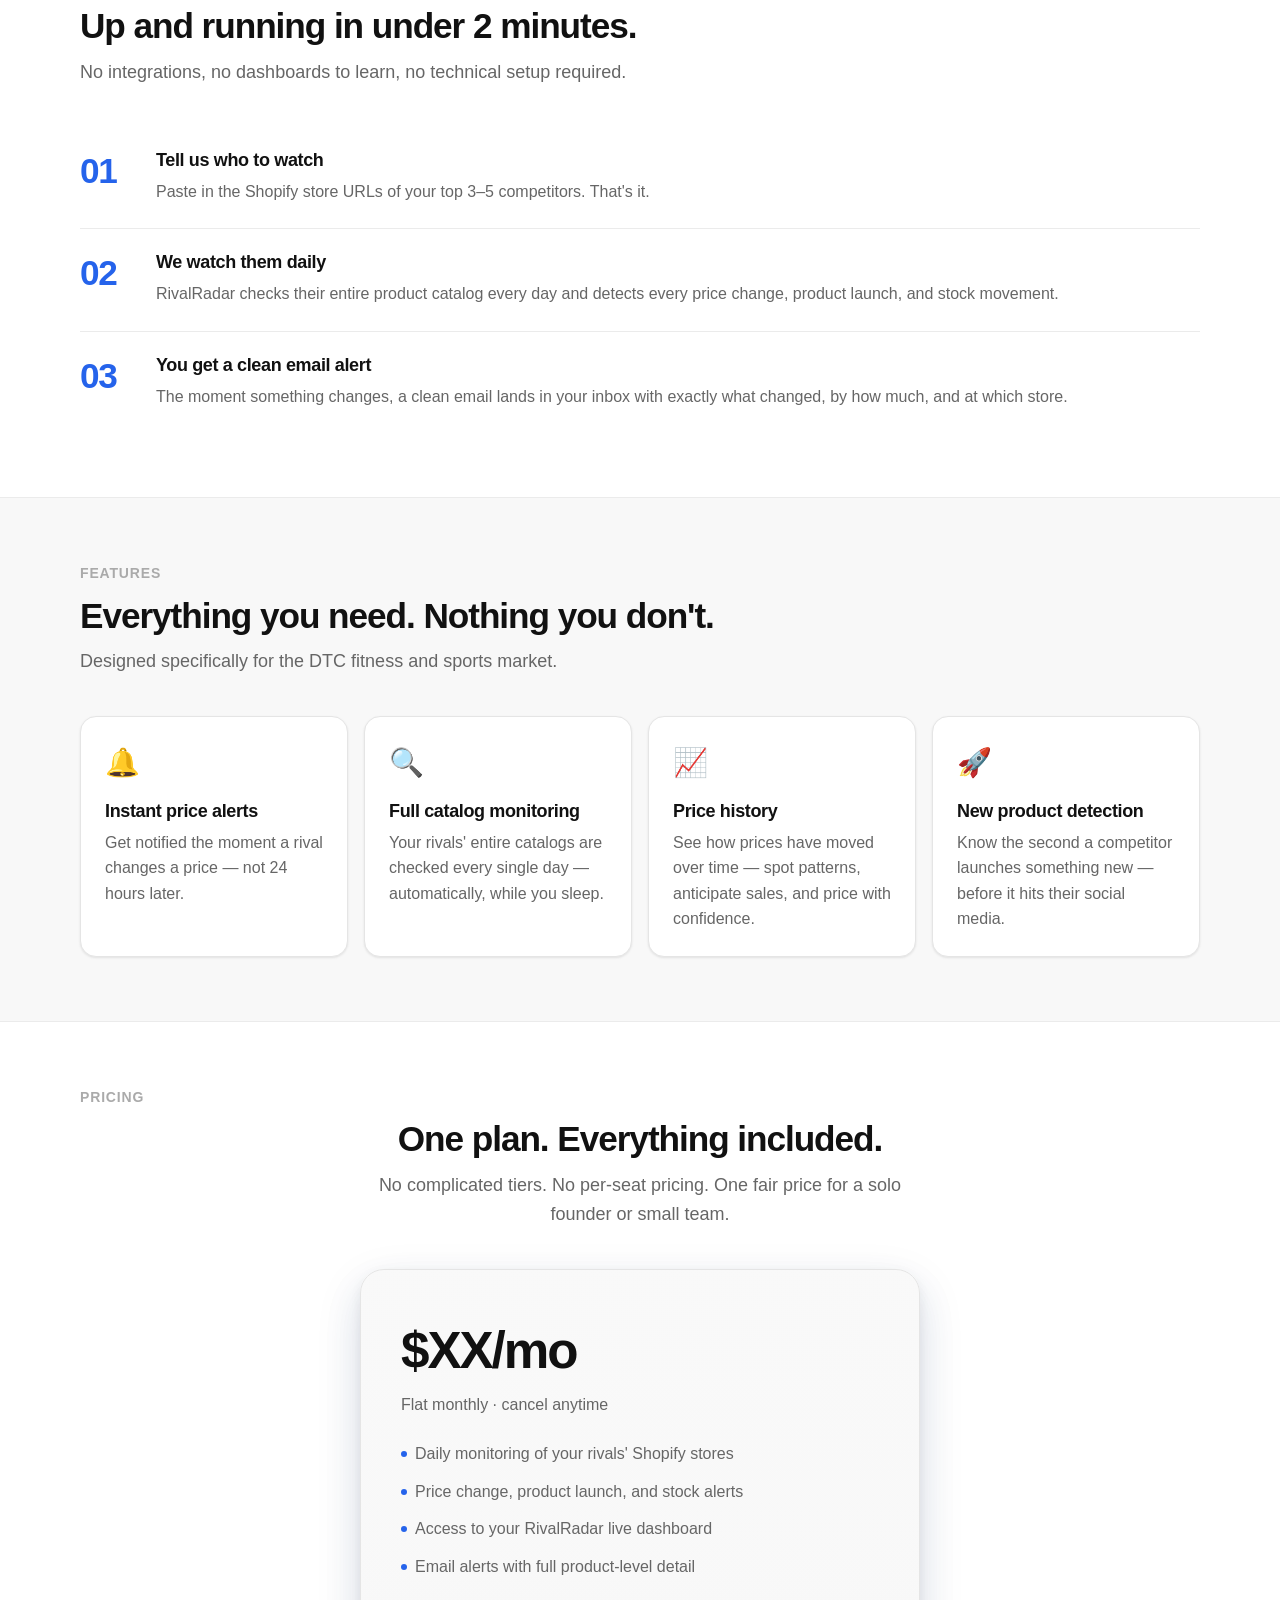
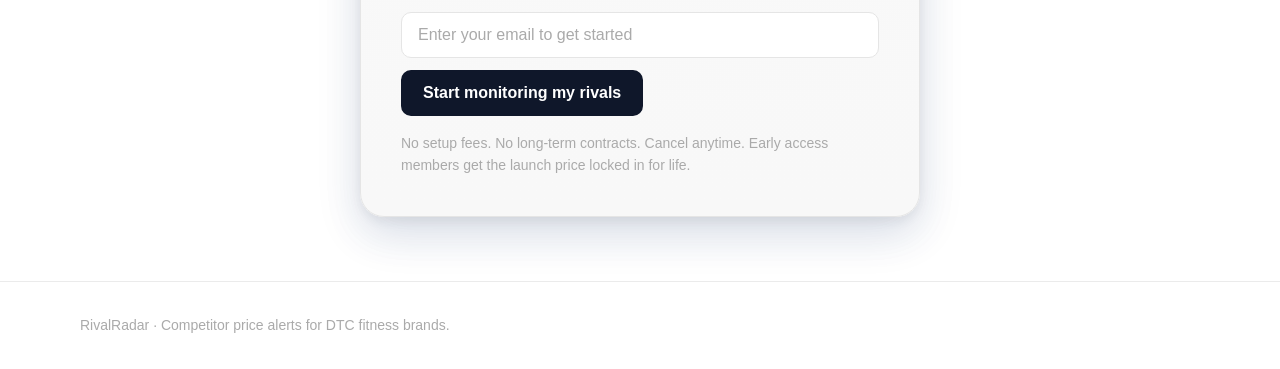
==== commit 9312b498: "Refactor index.html for improved structure and clarity" ====
--- a/index.html
+++ b/index.html
@@ -6,132 +6,217 @@
   <title>RivalRadar – Competitor price alerts for DTC fitness brands</title>
   <meta name="description" content="RivalRadar watches your rivals' Shopify stores 24/7 and emails you the instant a price changes — before it costs you sales." />
   <link href="https://api.fontshare.com/v2/css?f[]=cabinet-grotesk@400,500,700,800&f[]=satoshi@400,500,700&display=swap" rel="stylesheet" />
-  <!-- IMPORTANT: point to your styled CSS file -->
   <link rel="stylesheet" href="style.css" />
 </head>
 <body>
+
   <header class="nav">
     <div class="nav-inner">
       <a href="/" class="logo" aria-label="RivalRadar home">
-        <div class="logo-mark">
-          <span class="logo-dot"></span>
-        </div>
-        <span class="logo-text">RivalRadar</span>
+        <svg width="32" height="32" viewBox="0 0 32 32" fill="none" aria-hidden="true">
+          <circle cx="16" cy="16" r="3" fill="var(--color-primary)"/>
+          <circle cx="16" cy="16" r="7" stroke="var(--color-primary)" stroke-width="1.5" stroke-dasharray="3 2" fill="none" opacity="0.6"/>
+          <circle cx="16" cy="16" r="12" stroke="var(--color-primary)" stroke-width="1" stroke-dasharray="2 3" fill="none" opacity="0.3"/>
+          <path d="M22 10L26 6" stroke="var(--color-primary)" stroke-width="1.5" stroke-linecap="round"/>
+          <circle cx="27" cy="5" r="2" fill="var(--color-primary)" opacity="0.8"/>
+        </svg>
+        <span>RivalRadar</span>
       </a>
-      <div class="nav-links">
-        <a href="#how">How it works</a>
-        <a href="#pricing">Pricing</a>
-        <a href="#faq">FAQ</a>
-        <!-- Demo CTA in the nav -->
-        <a href="https://dashboard.rival-radar.online" class="btn btn-sm btn-secondary">
-          View live dashboard demo
-        </a>
+      <div class="nav-actions">
+        <a href="https://dashboard.rival-radar.online" class="ghost-btn">View live dashboard demo</a>
+        <button class="theme-toggle" data-theme-toggle aria-label="Toggle dark mode">
+          <svg width="18" height="18" viewBox="0 0 24 24" fill="none" stroke="currentColor" stroke-width="2"><path d="M21 12.79A9 9 0 1 1 11.21 3 7 7 0 0 0 21 12.79z"></path></svg>
+        </button>
       </div>
     </div>
   </header>
 
   <main>
+
     <!-- HERO -->
-    <section class="hero">
-      <div class="container container-narrow">
-        <div class="hero-badge">Price alerts for DTC fitness brands</div>
-        <h1 class="hero-heading">Know the second a rival changes a price.</h1>
-        <p class="hero-sub">
-          RivalRadar watches your rivals' Shopify stores 24/7 and emails you the instant a price changes — before it costs you sales.
-        </p>
-
-        <!-- UPDATED CTA: Formspree + demo button -->
-        <div class="hero-cta">
-          <form
-            action="https://formspree.io/f/mbdvkvwg"
-            method="POST"
-            class="email-form"
-          >
-            <input
-              type="email"
-              name="email"
-              placeholder="Enter your email to start monitoring your rivals"
-              required
-              class="email-input"
-            />
-            <button type="submit" class="btn btn-primary btn-lg">
-              Start monitoring my rivals
-            </button>
+    <section class="page-hero">
+      <div class="container">
+        <div class="hero-panel">
+          <div class="eyebrow">Price alerts for DTC fitness brands</div>
+          <h1 class="hero-title">Know the second a rival changes a price.</h1>
+          <p class="hero-sub">RivalRadar watches your rivals' Shopify stores 24/7 and emails you the instant a price changes — before it costs you sales.</p>
+
+          <div class="hero-actions">
+            <form action="https://formspree.io/f/mbdvkvwg" method="POST" class="email-form">
+              <input type="email" name="email" placeholder="Enter your email to start monitoring your rivals" required class="email-input" />
+              <button type="submit" class="primary-btn">Start monitoring my rivals</button>
+            </form>
+            <a href="https://dashboard.rival-radar.online" class="ghost-btn">View live dashboard demo</a>
+          </div>
+
+          <div class="inline-statbar">
+            <div class="stat-pill"><span class="stat-dot"></span>Live monitoring of DTC fitness stores</div>
+            <div class="stat-pill"><span class="stat-dot"></span>Instant email alerts on price changes</div>
+            <div class="stat-pill"><span class="stat-dot"></span>No setup fees · Cancel anytime</div>
+          </div>
+
+          <div class="hero-meta">
+            <div class="metric">
+              <span class="metric-label">Monitoring frequency</span>
+              <div class="metric-value">Daily</div>
+              <div class="metric-note">Every product checked every single day</div>
+            </div>
+            <div class="metric">
+              <span class="metric-label">Alert speed</span>
+              <div class="metric-value">Same day</div>
+              <div class="metric-note">Email lands the moment a change is detected</div>
+            </div>
+            <div class="metric">
+              <span class="metric-label">Setup time</span>
+              <div class="metric-value">&lt; 2 min</div>
+              <div class="metric-note">Paste your rivals' URLs and you're live</div>
+            </div>
+          </div>
+        </div>
+      </div>
+    </section>
+
+    <!-- PROBLEM -->
+    <section class="landing-section surface">
+      <div class="container">
+        <div class="section-label">The problem</div>
+        <h2 class="section-title">Manual checking doesn't scale.</h2>
+        <p class="section-sub">By the time you notice a competitor dropped their price, you've already lost sales.</p>
+        <div class="cards-grid">
+          <div class="card">
+            <div class="card-icon">⏱</div>
+            <h3>You find out too late</h3>
+            <p>By the time you notice a competitor dropped their price, you've already lost sales you'll never get back.</p>
+          </div>
+          <div class="card">
+            <div class="card-icon">📦</div>
+            <h3>New products appear overnight</h3>
+            <p>Fitness brands release products and run flash sales constantly. Without visibility, you can't respond fast enough.</p>
+          </div>
+          <div class="card">
+            <div class="card-icon">💸</div>
+            <h3>Existing tools are overpriced</h3>
+            <p>Enterprise monitoring platforms charge $100–$400/month and are built for massive retailers — not lean DTC brands like yours.</p>
+          </div>
+        </div>
+      </div>
+    </section>
+
+    <!-- HOW IT WORKS -->
+    <section class="landing-section" id="how">
+      <div class="container">
+        <div class="section-label">How it works</div>
+        <h2 class="section-title">Up and running in under 2 minutes.</h2>
+        <p class="section-sub">No integrations, no dashboards to learn, no technical setup required.</p>
+        <div class="steps">
+          <div class="step">
+            <div class="step-num">01</div>
+            <div>
+              <h3>Tell us who to watch</h3>
+              <p>Paste in the Shopify store URLs of your top 3–5 competitors. That's it.</p>
+            </div>
+          </div>
+          <div class="step">
+            <div class="step-num">02</div>
+            <div>
+              <h3>We watch them daily</h3>
+              <p>RivalRadar checks their entire product catalog every day and detects every price change, product launch, and stock movement.</p>
+            </div>
+          </div>
+          <div class="step">
+            <div class="step-num">03</div>
+            <div>
+              <h3>You get a clean email alert</h3>
+              <p>The moment something changes, a clean email lands in your inbox with exactly what changed, by how much, and at which store.</p>
+            </div>
+          </div>
+        </div>
+      </div>
+    </section>
+
+    <!-- FEATURES -->
+    <section class="landing-section surface">
+      <div class="container">
+        <div class="section-label">Features</div>
+        <h2 class="section-title">Everything you need. Nothing you don't.</h2>
+        <p class="section-sub">Designed specifically for the DTC fitness and sports market.</p>
+        <div class="cards-grid">
+          <div class="card">
+            <div class="card-icon">🔔</div>
+            <h3>Instant price alerts</h3>
+            <p>Get notified the moment a rival changes a price — not 24 hours later.</p>
+          </div>
+          <div class="card">
+            <div class="card-icon">🔍</div>
+            <h3>Full catalog monitoring</h3>
+            <p>Your rivals' entire catalogs are checked every single day — automatically, while you sleep.</p>
+          </div>
+          <div class="card">
+            <div class="card-icon">📈</div>
+            <h3>Price history</h3>
+            <p>See how prices have moved over time — spot patterns, anticipate sales, and price with confidence.</p>
+          </div>
+          <div class="card">
+            <div class="card-icon">🚀</div>
+            <h3>New product detection</h3>
+            <p>Know the second a competitor launches something new — before it hits their social media.</p>
+          </div>
+        </div>
+      </div>
+    </section>
+
+    <!-- PRICING -->
+    <section class="landing-section" id="pricing">
+      <div class="container">
+        <div class="section-label">Pricing</div>
+        <h2 class="section-title" style="text-align:center">One plan. Everything included.</h2>
+        <p class="section-sub" style="margin-inline:auto;text-align:center">No complicated tiers. No per-seat pricing. One fair price for a solo founder or small team.</p>
+
+        <div class="pricing-card">
+          <div class="pricing-amount">$XX/mo</div>
+          <div class="pricing-label">Flat monthly · cancel anytime</div>
+          <ul class="pricing-points">
+            <li>Daily monitoring of your rivals' Shopify stores</li>
+            <li>Price change, product launch, and stock alerts</li>
+            <li>Access to your RivalRadar live dashboard</li>
+            <li>Email alerts with full product-level detail</li>
+          </ul>
+          <form action="https://formspree.io/f/mbdvkvwg" method="POST" class="email-form">
+            <input type="email" name="email" placeholder="Enter your email to get started" required class="email-input" />
+            <button type="submit" class="primary-btn">Start monitoring my rivals</button>
           </form>
-
-          <a href="https://dashboard.rival-radar.online" class="btn btn-lg btn-outline">
-            View live dashboard demo
-          </a>
-        </div>
-
-        <p class="hero-note">
-          RivalRadar is live and actively monitoring DTC fitness brands today. See how competitor price alerts and daily monitoring work in practice.
-        </p>
-
-        <!-- your existing alert preview block stays as-is below -->
-        <div class="alert-preview">
-          <!-- ... keep the original alert HTML from your old index.html ... -->
-        </div>
-      </div>
-    </section>
-
-    <!-- PROBLEM, HOW IT WORKS, FEATURES, etc. -->
-    <!-- Keep all your original sections from the old index.html here.
-         Only change copy where you want to remove 'beta'/'early access' wording. -->
-
-    <!-- PRICING / READY SECTION -->
-    <section id="pricing" class="pricing">
-      <div class="container container-narrow">
-        <h2 class="section-title">Ready to use today</h2>
-        <p class="section-sub">
-          No complicated tiers. No per-seat pricing. One fair price for a solo founder or a small team.
-        </p>
-
-        <div class="pricing-card">
-          <div class="pricing-main">
-            <div class="pricing-price-row">
-              <div class="pricing-price">
-                <span class="pricing-amount">$XX/mo</span>
-                <span class="pricing-label">Flat monthly price</span>
-              </div>
-              <ul class="pricing-points">
-                <li>Daily monitoring of your rivals’ Shopify stores.</li>
-                <li>Price change, product launch, and stock alerts.</li>
-                <li>Access to your RivalRadar dashboard.</li>
-              </ul>
-            </div>
-
-            <div class="pricing-cta">
-              <form
-                action="https://formspree.io/f/mbdvkvwg"
-                method="POST"
-                class="email-form"
-              >
-                <input
-                  type="email"
-                  name="email"
-                  placeholder="Enter your email to get started"
-                  required
-                  class="email-input"
-                />
-                <button type="submit" class="btn btn-primary btn-lg btn-full">
-                  Start monitoring my rivals
-                </button>
-              </form>
-              <p class="pricing-note">
-                No setup fees. No long-term contracts. Cancel anytime.
-              </p>
-            </div>
-          </div>
-        </div>
-      </div>
-    </section>
+          <p class="pricing-note">No setup fees. No long-term contracts. Cancel anytime. Early access members get the launch price locked in for life.</p>
+        </div>
+      </div>
+    </section>
+
   </main>
 
   <footer class="footer">
-    <div class="container container-narrow">
-      RivalRadar · Competitor price alerts for DTC fitness brands.
-    </div>
+    <div class="container">RivalRadar · Competitor price alerts for DTC fitness brands.</div>
   </footer>
+
+  <script>
+    (function setupThemeToggle() {
+      const button = document.querySelector('[data-theme-toggle]');
+      const root = document.documentElement;
+      let theme = root.getAttribute('data-theme') || 'light';
+
+      function renderIcon(mode) {
+        button.innerHTML = mode === 'dark'
+          ? `<svg width="18" height="18" viewBox="0 0 24 24" fill="none" stroke="currentColor" stroke-width="2"><circle cx="12" cy="12" r="5"></circle><path d="M12 1v2M12 21v2M4.22 4.22l1.42 1.42M18.36 18.36l1.42 1.42M1 12h2M21 12h2M4.22 19.78l1.42-1.42M18.36 5.64l1.42-1.42"></path></svg>`
+          : `<svg width="18" height="18" viewBox="0 0 24 24" fill="none" stroke="currentColor" stroke-width="2"><path d="M21 12.79A9 9 0 1 1 11.21 3 7 7 0 0 0 21 12.79z"></path></svg>`;
+      }
+
+      renderIcon(theme);
+
+      button.addEventListener('click', () => {
+        theme = theme === 'dark' ? 'light' : 'dark';
+        root.setAttribute('data-theme', theme);
+        renderIcon(theme);
+      });
+    })();
+  </script>
+
 </body>
 </html>
--- a/style.css
+++ b/style.css
@@ -1,28 +1,26 @@
-:root {
-  --font-display: "Cabinet Grotesk", system-ui, -apple-system, BlinkMacSystemFont, "Segoe UI", sans-serif;
-  --font-body: "Satoshi", system-ui, -apple-system, BlinkMacSystemFont, "Segoe UI", sans-serif;
-
-  --color-bg: #050814;
-  --color-surface: #0b1020;
-  --color-border: #1b2238;
-  --color-divider: #202947;
-
-  --color-text: #f9fbff;
-  --color-text-muted: #a4afce;
-  --color-text-faint: #6d7694;
-
-  --color-primary: #355fe9;
-  --color-accent: #f97316;
-  --color-accent-light: rgba(249, 115, 22, 0.16);
-
-  --shadow-sm: 0 10px 30px rgba(0, 0, 0, 0.35);
-  --shadow-md: 0 16px 40px rgba(0, 0, 0, 0.45);
-
-  --radius-sm: 6px;
-  --radius-md: 10px;
-  --radius-lg: 16px;
-  --radius-xl: 24px;
-  --radius-full: 999px;
+:root, [data-theme="light"] {
+  --color-bg: #ffffff;
+  --color-surface: #f8f8f8;
+  --color-surface-2: #f2f2f2;
+  --color-border: #e5e5e5;
+  --color-divider: #ebebeb;
+  --color-text: #111111;
+  --color-text-muted: #666666;
+  --color-text-faint: #aaaaaa;
+  --color-text-inverse: #ffffff;
+  --color-primary: #0f172a;
+  --color-primary-hover: #1e293b;
+  --color-primary-active: #020617;
+  --color-accent: #2563eb;
+  --color-accent-hover: #1d4ed8;
+  --color-accent-light: #eff6ff;
+  --color-down: #16a34a;
+  --color-down-bg: #f0fdf4;
+  --color-up: #dc2626;
+  --color-up-bg: #fef2f2;
+  --color-new: #7c3aed;
+  --color-new-bg: #f5f3ff;
+  --color-panel-glow: rgba(37, 99, 235, 0.08);
 
   --space-1: 0.25rem;
   --space-2: 0.5rem;
@@ -37,356 +35,590 @@
   --space-20: 5rem;
   --space-24: 6rem;
 
-  --text-xs: 0.78rem;
-  --text-sm: 0.9rem;
-  --text-base: 1rem;
-  --text-lg: 1.1rem;
-  --text-xl: 1.4rem;
-  --text-hero: clamp(2.5rem, 4vw, 3.1rem);
-
-  --transition: 160ms ease-out;
-}
-
-*,
-*::before,
-*::after {
-  box-sizing: border-box;
-}
-
-html,
+  --text-xs: clamp(0.75rem, 0.7rem + 0.25vw, 0.875rem);
+  --text-sm: clamp(0.875rem, 0.8rem + 0.35vw, 1rem);
+  --text-base: clamp(1rem, 0.95rem + 0.25vw, 1.125rem);
+  --text-lg: clamp(1.125rem, 1rem + 0.75vw, 1.5rem);
+  --text-xl: clamp(1.5rem, 1.2rem + 1.25vw, 2.25rem);
+  --text-2xl: clamp(2rem, 1.2rem + 2.5vw, 3.5rem);
+
+  --font-display: 'Cabinet Grotesk', 'Helvetica Neue', sans-serif;
+  --font-body: 'Satoshi', 'Inter', sans-serif;
+
+  --radius-sm: 0.375rem;
+  --radius-md: 0.625rem;
+  --radius-lg: 1rem;
+  --radius-xl: 1.5rem;
+  --radius-full: 9999px;
+
+  --shadow-sm: 0 1px 3px rgba(0,0,0,0.06), 0 1px 2px rgba(0,0,0,0.04);
+  --shadow-md: 0 4px 16px rgba(0,0,0,0.08), 0 2px 6px rgba(0,0,0,0.04);
+  --shadow-lg: 0 16px 48px rgba(0,0,0,0.1), 0 4px 12px rgba(0,0,0,0.06);
+  --shadow-glow: 0 18px 40px rgba(37,99,235,0.08);
+
+  --transition: 180ms cubic-bezier(0.16, 1, 0.3, 1);
+  --content-default: 1200px;
+}
+
+[data-theme="dark"] {
+  --color-bg: #0a0a0a;
+  --color-surface: #141414;
+  --color-surface-2: #1a1a1a;
+  --color-border: #262626;
+  --color-divider: #1f1f1f;
+  --color-text: #f5f5f5;
+  --color-text-muted: #888888;
+  --color-text-faint: #444444;
+  --color-text-inverse: #0a0a0a;
+  --color-primary: #f5f5f5;
+  --color-primary-hover: #e5e5e5;
+  --color-primary-active: #d4d4d4;
+  --color-accent: #3b82f6;
+  --color-accent-hover: #2563eb;
+  --color-accent-light: #1e293b;
+  --color-down: #22c55e;
+  --color-down-bg: #052e16;
+  --color-up: #f87171;
+  --color-up-bg: #2d0a0a;
+  --color-new: #a78bfa;
+  --color-new-bg: #1e1030;
+  --color-panel-glow: rgba(59, 130, 246, 0.12);
+  --shadow-sm: 0 1px 3px rgba(0,0,0,0.3);
+  --shadow-md: 0 4px 16px rgba(0,0,0,0.4);
+  --shadow-lg: 0 16px 48px rgba(0,0,0,0.5);
+  --shadow-glow: 0 18px 40px rgba(59,130,246,0.12);
+}
+
+*, *::before, *::after { box-sizing: border-box; }
+html { scroll-behavior: smooth; }
+
 body {
   margin: 0;
-  padding: 0;
-}
-
-body {
-  min-height: 100vh;
+  min-height: 100dvh;
   font-family: var(--font-body);
-  background: radial-gradient(circle at top, #111827 0, #050814 45%, #02030a 100%);
-  color: var(--color-text);
-}
-
-a {
-  color: inherit;
-  text-decoration: none;
-}
+  font-size: var(--text-base);
+  color: var(--color-text);
+  background:
+    radial-gradient(circle at top left, var(--color-panel-glow), transparent 28%),
+    linear-gradient(180deg, color-mix(in srgb, var(--color-bg) 94%, var(--color-accent-light)) 0%, var(--color-bg) 22%);
+  line-height: 1.6;
+  -webkit-font-smoothing: antialiased;
+}
+
+h1, h2, h3, h4 { font-family: var(--font-display); line-height: 1.1; margin: 0; }
+p { margin: 0; color: var(--color-text-muted); }
+a { color: inherit; text-decoration: none; }
+button, input, select { font: inherit; color: inherit; }
+button { cursor: pointer; }
+img { max-width: 100%; display: block; }
 
 /* Layout */
 
 .container {
-  width: min(1040px, 100% - 3rem);
-  margin: 0 auto;
+  width: 100%;
+  max-width: var(--content-default);
+  margin-inline: auto;
+  padding-inline: clamp(var(--space-4), 4vw, var(--space-10));
 }
 
 .container-narrow {
-  width: min(760px, 100% - 3rem);
-  margin: 0 auto;
+  width: 100%;
+  max-width: 800px;
+  margin-inline: auto;
+  padding-inline: clamp(var(--space-4), 4vw, var(--space-10));
 }
 
 /* Nav */
 
 .nav {
-  border-bottom: 1px solid rgba(31, 41, 55, 0.7);
-  background: radial-gradient(circle at top left, rgba(37, 99, 235, 0.12), rgba(15, 23, 42, 0.96));
   position: sticky;
   top: 0;
-  z-index: 20;
-  backdrop-filter: blur(16px);
+  z-index: 50;
+  background: color-mix(in srgb, var(--color-bg) 92%, transparent);
+  backdrop-filter: blur(12px);
+  border-bottom: 1px solid var(--color-divider);
 }
 
 .nav-inner {
+  width: 100%;
+  max-width: var(--content-default);
+  margin-inline: auto;
+  padding-inline: clamp(var(--space-4), 4vw, var(--space-10));
+  min-height: 76px;
   display: flex;
   align-items: center;
   justify-content: space-between;
-  gap: var(--space-6);
-  padding-block: var(--space-3);
-  width: min(1040px, 100% - 3rem);
-  margin: 0 auto;
+  gap: var(--space-4);
 }
 
 .logo {
-  display: inline-flex;
+  display: flex;
   align-items: center;
   gap: var(--space-2);
   font-family: var(--font-display);
   font-weight: 800;
-  font-size: var(--text-base);
   letter-spacing: -0.03em;
 }
 
-.logo span {
-  margin-top: 1px;
-}
-
 .nav-actions {
   display: flex;
   align-items: center;
-  gap: var(--space-4);
+  gap: var(--space-3);
 }
 
 /* Buttons */
 
-.btn {
+.primary-btn {
   display: inline-flex;
   align-items: center;
   justify-content: center;
   gap: var(--space-2);
-  padding: var(--space-3) var(--space-6);
+  min-height: 46px;
+  padding: 0 var(--space-5);
   border-radius: var(--radius-md);
-  border: none;
+  border: 2px solid var(--color-primary);
+  background: var(--color-primary);
+  color: var(--color-text-inverse);
   font-family: var(--font-display);
   font-weight: 700;
   font-size: var(--text-sm);
-  cursor: pointer;
-  transition: transform var(--transition), box-shadow var(--transition), background var(--transition), color var(--transition);
-}
-
-.btn-lg {
-  padding-block: var(--space-3);
-  padding-inline: var(--space-6);
-}
-
-.btn-primary {
-  background: linear-gradient(135deg, #3b82f6, #2563eb);
-  color: #f9fbff;
-  box-shadow: var(--shadow-sm);
-}
-
-.btn-primary:hover {
+  transition: all var(--transition);
+}
+
+.primary-btn:hover {
   transform: translateY(-1px);
   box-shadow: var(--shadow-md);
-}
-
-/* Outline button for demo link */
-
-.btn-outline {
-  border: 1px solid var(--color-border);
-  padding: var(--space-3) var(--space-6);
+  background: var(--color-primary-hover);
+  border-color: var(--color-primary-hover);
+}
+
+.primary-btn.full { width: 100%; }
+
+.ghost-btn {
+  height: 40px;
+  padding: 0 var(--space-4);
   border-radius: var(--radius-md);
+  border: 1px solid var(--color-border);
+  background: var(--color-bg);
+  color: var(--color-text-muted);
+  font-family: var(--font-display);
+  font-weight: 600;
+  font-size: var(--text-sm);
+  transition: all var(--transition);
+}
+
+.ghost-btn:hover {
+  background: var(--color-surface);
+  color: var(--color-text);
+}
+
+.theme-toggle {
+  width: 40px;
+  height: 40px;
+  padding: 0;
+  display: inline-flex;
+  align-items: center;
+  justify-content: center;
+  border-radius: var(--radius-md);
+  border: 1px solid var(--color-border);
+  background: var(--color-bg);
+  color: var(--color-text-muted);
+  transition: all var(--transition);
+}
+
+.theme-toggle:hover {
+  background: var(--color-surface);
+  color: var(--color-text);
+}
+
+/* Eyebrow label */
+
+.eyebrow {
+  display: inline-flex;
+  align-items: center;
+  gap: var(--space-2);
+  padding: 0.35rem 0.8rem;
+  border-radius: var(--radius-full);
+  background: var(--color-accent-light);
+  color: var(--color-accent);
+  font-size: var(--text-xs);
   font-family: var(--font-display);
   font-weight: 700;
-  font-size: var(--text-sm);
-  color: var(--color-text);
-  background: transparent;
-  transition: all var(--transition);
-}
-
-.btn-outline:hover {
-  border-color: var(--color-text);
+  letter-spacing: 0.05em;
+  text-transform: uppercase;
+  margin-bottom: var(--space-5);
+}
+
+/* Hero */
+
+.page-hero {
+  padding: var(--space-12) 0 var(--space-10);
+}
+
+.hero-panel {
   background: var(--color-surface);
-  transform: translateY(-1px);
+  border: 1px solid var(--color-border);
+  border-radius: var(--radius-xl);
   box-shadow: var(--shadow-sm);
-}
-
-/* Hero */
-
-.hero {
-  padding-block: clamp(var(--space-16), 10vw, var(--space-24)) clamp(var(--space-12), 8vw, var(--space-20));
-  text-align: center;
-}
-
-.hero-inner {
+  padding: clamp(var(--space-6), 5vw, var(--space-10));
+  position: relative;
+  overflow: hidden;
+}
+
+.hero-panel::after {
+  content: '';
+  position: absolute;
+  inset: auto -10% -30% 45%;
+  height: 240px;
+  background: radial-gradient(circle, var(--color-panel-glow), transparent 70%);
+  pointer-events: none;
+}
+
+.hero-title {
+  font-size: var(--text-2xl);
+  letter-spacing: -0.04em;
+  margin-bottom: var(--space-4);
+  max-width: 14ch;
+  color: var(--color-text);
+}
+
+.hero-sub {
+  max-width: 52ch;
+  margin-bottom: var(--space-8);
+  font-size: var(--text-base);
+  color: var(--color-text-muted);
+  line-height: 1.6;
+}
+
+.hero-actions {
+  display: flex;
+  align-items: center;
+  gap: var(--space-3);
+  flex-wrap: wrap;
+  margin-bottom: var(--space-8);
+}
+
+.hero-caption {
+  font-size: var(--text-sm);
+  color: var(--color-text-faint);
+}
+
+/* Email form */
+
+.email-form {
+  display: flex;
+  flex-wrap: wrap;
+  gap: var(--space-3);
+  align-items: center;
+  margin-bottom: var(--space-4);
+}
+
+.email-input {
+  flex: 1 1 240px;
+  min-height: 46px;
+  padding: 0 var(--space-4);
+  border-radius: var(--radius-md);
+  border: 1px solid var(--color-border);
+  background: var(--color-bg);
+  font-size: var(--text-sm);
+  color: var(--color-text);
+  transition: border-color var(--transition), box-shadow var(--transition);
+}
+
+.email-input::placeholder { color: var(--color-text-faint); }
+
+.email-input:focus {
+  outline: none;
+  border-color: var(--color-accent);
+  box-shadow: 0 0 0 3px color-mix(in srgb, var(--color-accent) 15%, transparent);
+}
+
+/* Metric grid */
+
+.hero-meta {
+  display: grid;
+  grid-template-columns: repeat(3, minmax(0, 1fr));
+  gap: var(--space-4);
+  margin-top: var(--space-8);
+}
+
+.metric {
+  padding: var(--space-4);
+  border-radius: var(--radius-lg);
+  background: var(--color-bg);
+  border: 1px solid var(--color-border);
+}
+
+.metric-label {
+  display: block;
+  font-size: var(--text-xs);
+  color: var(--color-text-faint);
+  text-transform: uppercase;
+  letter-spacing: 0.05em;
+  margin-bottom: var(--space-2);
+  font-family: var(--font-display);
+  font-weight: 700;
+}
+
+.metric-value {
+  font-family: var(--font-display);
+  font-size: var(--text-xl);
+  letter-spacing: -0.04em;
+  color: var(--color-text);
+}
+
+.metric-note {
+  font-size: var(--text-sm);
+  color: var(--color-text-muted);
+}
+
+/* Stat pills */
+
+.inline-statbar {
+  display: flex;
+  flex-wrap: wrap;
+  gap: var(--space-3);
+  margin-top: var(--space-6);
+}
+
+.stat-pill {
+  display: inline-flex;
+  align-items: center;
+  gap: var(--space-2);
+  padding: 0.7rem 0.9rem;
+  border-radius: var(--radius-full);
+  border: 1px solid var(--color-border);
+  background: color-mix(in srgb, var(--color-bg) 85%, transparent);
+  box-shadow: var(--shadow-sm);
+  font-size: var(--text-sm);
+  color: var(--color-text-muted);
+}
+
+.stat-dot {
+  width: 8px;
+  height: 8px;
+  border-radius: 50%;
+  background: var(--color-accent);
+  flex-shrink: 0;
+}
+
+/* Sections */
+
+.landing-section {
+  padding: var(--space-16) 0;
+}
+
+.landing-section.surface {
+  background: var(--color-surface);
+  border-top: 1px solid var(--color-divider);
+  border-bottom: 1px solid var(--color-divider);
+}
+
+.section-label {
+  font-size: var(--text-xs);
+  font-family: var(--font-display);
+  font-weight: 700;
+  text-transform: uppercase;
+  letter-spacing: 0.06em;
+  color: var(--color-text-faint);
+  margin-bottom: var(--space-3);
+}
+
+.section-title {
+  font-size: var(--text-xl);
+  letter-spacing: -0.03em;
+  margin-bottom: var(--space-3);
+  color: var(--color-text);
+}
+
+.section-sub {
+  font-size: var(--text-base);
+  color: var(--color-text-muted);
+  max-width: 56ch;
+  line-height: 1.6;
+  margin-bottom: var(--space-10);
+}
+
+/* Cards grid */
+
+.cards-grid {
+  display: grid;
+  grid-template-columns: repeat(auto-fit, minmax(240px, 1fr));
+  gap: var(--space-4);
+  margin-top: var(--space-8);
+}
+
+.card {
+  padding: var(--space-6);
+  border-radius: var(--radius-lg);
+  background: var(--color-bg);
+  border: 1px solid var(--color-border);
+  box-shadow: var(--shadow-sm);
+  transition: transform var(--transition), box-shadow var(--transition);
+}
+
+.card:hover {
+  transform: translateY(-2px);
+  box-shadow: var(--shadow-md);
+}
+
+.card-icon {
+  font-size: 1.75rem;
+  margin-bottom: var(--space-4);
+}
+
+.card h3 {
+  font-size: var(--text-base);
+  font-weight: 700;
+  letter-spacing: -0.02em;
+  margin-bottom: var(--space-2);
+  color: var(--color-text);
+}
+
+.card p {
+  font-size: var(--text-sm);
+  color: var(--color-text-muted);
+  line-height: 1.6;
+}
+
+/* Steps */
+
+.steps {
   display: flex;
   flex-direction: column;
-  gap: var(--space-10);
-}
-
-.hero-content {
-  max-width: 640px;
+  gap: 0;
+  margin-top: var(--space-10);
+}
+
+.step {
+  display: grid;
+  grid-template-columns: 56px 1fr;
+  gap: var(--space-5);
+  align-items: start;
+  padding-block: var(--space-6);
+  border-bottom: 1px solid var(--color-divider);
+}
+
+.step:last-child { border-bottom: none; }
+
+.step-num {
+  font-family: var(--font-display);
+  font-size: var(--text-xl);
+  font-weight: 800;
+  color: var(--color-accent);
+  letter-spacing: -0.04em;
+  line-height: 1;
+  padding-top: 2px;
+}
+
+.step h3 {
+  font-size: var(--text-base);
+  font-weight: 700;
+  letter-spacing: -0.02em;
+  margin-bottom: var(--space-2);
+  color: var(--color-text);
+}
+
+.step p {
+  font-size: var(--text-sm);
+  color: var(--color-text-muted);
+  line-height: 1.6;
+}
+
+/* Tags */
+
+.tag {
+  display: inline-flex;
+  align-items: center;
+  padding: 0.2rem 0.45rem;
+  border-radius: var(--radius-sm);
+  font-size: 10px;
+  font-family: var(--font-display);
+  font-weight: 800;
+  letter-spacing: 0.05em;
+  text-transform: uppercase;
+}
+
+.tag-down { background: var(--color-down-bg); color: var(--color-down); }
+.tag-up { background: var(--color-up-bg); color: var(--color-up); }
+.tag-new { background: var(--color-new-bg); color: var(--color-new); }
+
+/* Pricing */
+
+.pricing-card {
+  background: linear-gradient(180deg, color-mix(in srgb, var(--color-surface) 88%, var(--color-bg)), var(--color-surface));
+  border: 1px solid var(--color-border);
+  border-radius: var(--radius-xl);
+  box-shadow: var(--shadow-lg), var(--shadow-glow);
+  padding: clamp(var(--space-6), 5vw, var(--space-10));
+  max-width: 560px;
   margin-inline: auto;
 }
 
-.hero-badge {
-  display: inline-block;
-  font-size: var(--text-xs);
-  font-weight: 600;
-  font-family: var(--font-display);
-  letter-spacing: 0.06em;
-  text-transform: uppercase;
-  color: var(--color-accent);
-  background: var(--color-accent-light);
-  padding: var(--space-1) var(--space-4);
-  border-radius: var(--radius-full);
-  margin-bottom: var(--space-6);
-}
-
-.hero-heading {
-  font-size: var(--text-hero);
+.pricing-amount {
+  font-family: var(--font-display);
+  font-size: var(--text-2xl);
   font-weight: 800;
   letter-spacing: -0.04em;
   color: var(--color-text);
-  max-width: 14ch;
-  margin-inline: auto;
+}
+
+.pricing-label {
+  font-size: var(--text-sm);
+  color: var(--color-text-muted);
   margin-bottom: var(--space-6);
-}
-
-.hero-sub {
-  font-size: var(--text-lg);
-  color: var(--color-text-muted);
-  max-width: 52ch;
-  margin-inline: auto;
-  margin-bottom: var(--space-8);
-  line-height: 1.5;
-}
-
-.hero-cta {
-  display: flex;
-  align-items: center;
-  justify-content: center;
-  gap: var(--space-4);
-  flex-wrap: wrap;
-  margin-bottom: var(--space-12);
-}
-
-.hero-note {
-  font-size: var(--text-sm);
-  color: var(--color-text-faint);
-  max-width: 46ch;
-  margin-inline: auto;
-}
-
-/* Pricing section */
-
-.pricing {
-  padding-block: clamp(var(--space-16), 8vw, var(--space-24));
-}
-
-.section-title {
-  font-size: var(--text-xl);
-  font-weight: 800;
-  letter-spacing: -0.03em;
-  color: var(--color-text);
-  margin-bottom: var(--space-4);
-  text-align: center;
-}
-
-.section-sub {
-  font-size: var(--text-base);
-  color: var(--color-text-muted);
-  text-align: center;
-  margin-bottom: var(--space-10);
-}
-
-.pricing-card {
-  background: radial-gradient(circle at top left, rgba(53, 95, 233, 0.16), rgba(15, 23, 42, 0.96));
-  border-radius: var(--radius-xl);
-  border: 1px solid var(--color-border);
-  box-shadow: var(--shadow-md);
-  padding: var(--space-6);
-}
-
-.pricing-main {
-  display: flex;
-  flex-direction: column;
-  gap: var(--space-6);
-}
-
-.pricing-price-row {
-  display: flex;
-  flex-direction: column;
-  gap: var(--space-4);
-}
-
-.pricing-price {
-  display: flex;
-  flex-direction: column;
-  gap: var(--space-1);
-}
-
-.pricing-amount {
-  font-size: 2.5rem;
-  font-weight: 800;
-  font-family: var(--font-display);
-  letter-spacing: -0.04em;
-}
-
-.pricing-label {
-  font-size: var(--text-sm);
-  color: var(--color-text-muted);
 }
 
 .pricing-points {
   list-style: none;
   padding: 0;
-  margin: 0;
+  margin: 0 0 var(--space-8);
   display: grid;
+  gap: var(--space-3);
+}
+
+.pricing-points li {
+  font-size: var(--text-sm);
+  color: var(--color-text-muted);
+  display: flex;
+  align-items: center;
   gap: var(--space-2);
 }
 
-.pricing-points li {
-  font-size: var(--text-sm);
-  color: var(--color-text-muted);
-}
-
-.pricing-cta {
-  display: flex;
-  flex-direction: column;
-  gap: var(--space-3);
-}
-
-.btn-full {
-  width: 100%;
+.pricing-points li::before {
+  content: '';
+  width: 6px;
+  height: 6px;
+  border-radius: 50%;
+  background: var(--color-accent);
+  flex-shrink: 0;
 }
 
 .pricing-note {
   font-size: var(--text-xs);
   color: var(--color-text-faint);
+  margin-top: var(--space-3);
 }
 
 /* Footer */
 
 .footer {
+  padding: var(--space-8) 0;
   border-top: 1px solid var(--color-divider);
-  padding-block: var(--space-6);
+  color: var(--color-text-faint);
   font-size: var(--text-xs);
-  color: var(--color-text-faint);
-  text-align: center;
-}
-
-/* Email form */
-
-.email-form {
-  display: flex;
-  flex-wrap: wrap;
-  gap: var(--space-3);
-  align-items: center;
-}
-
-.email-input {
-  flex: 1 1 220px;
-  padding: 0.75rem 0.9rem;
-  border-radius: var(--radius-full);
-  border: 1px solid var(--color-border);
-  font-size: var(--text-sm);
-  background: var(--color-bg);
-}
-
-.email-input::placeholder {
-  color: var(--color-text-faint);
-}
-
-.email-input:focus {
-  outline: none;
-  border-color: var(--color-accent);
-  box-shadow: 0 0 0 1px rgba(37, 99, 235, 0.18);
-}
-
-/* Responsive stacking */
+}
+
+/* Responsive */
+
+@media (max-width: 768px) {
+  .hero-meta { grid-template-columns: 1fr; }
+  .email-form { flex-direction: column; align-items: stretch; }
+  .hero-actions { flex-direction: column; align-items: stretch; }
+  .hero-actions .primary-btn,
+  .hero-actions .ghost-btn { width: 100%; justify-content: center; }
+}
 
 @media (max-width: 640px) {
-  .email-form {
-    flex-direction: column;
-    align-items: stretch;
-  }
-
-  .hero-cta {
-    flex-direction: column;
-    align-items: stretch;
-  }
-
-  .hero-cta .btn,
-  .hero-cta .btn-primary,
-  .hero-cta .btn-outline {
-    width: 100%;
-  }
-}
+  .nav-inner { min-height: 68px; }
+}
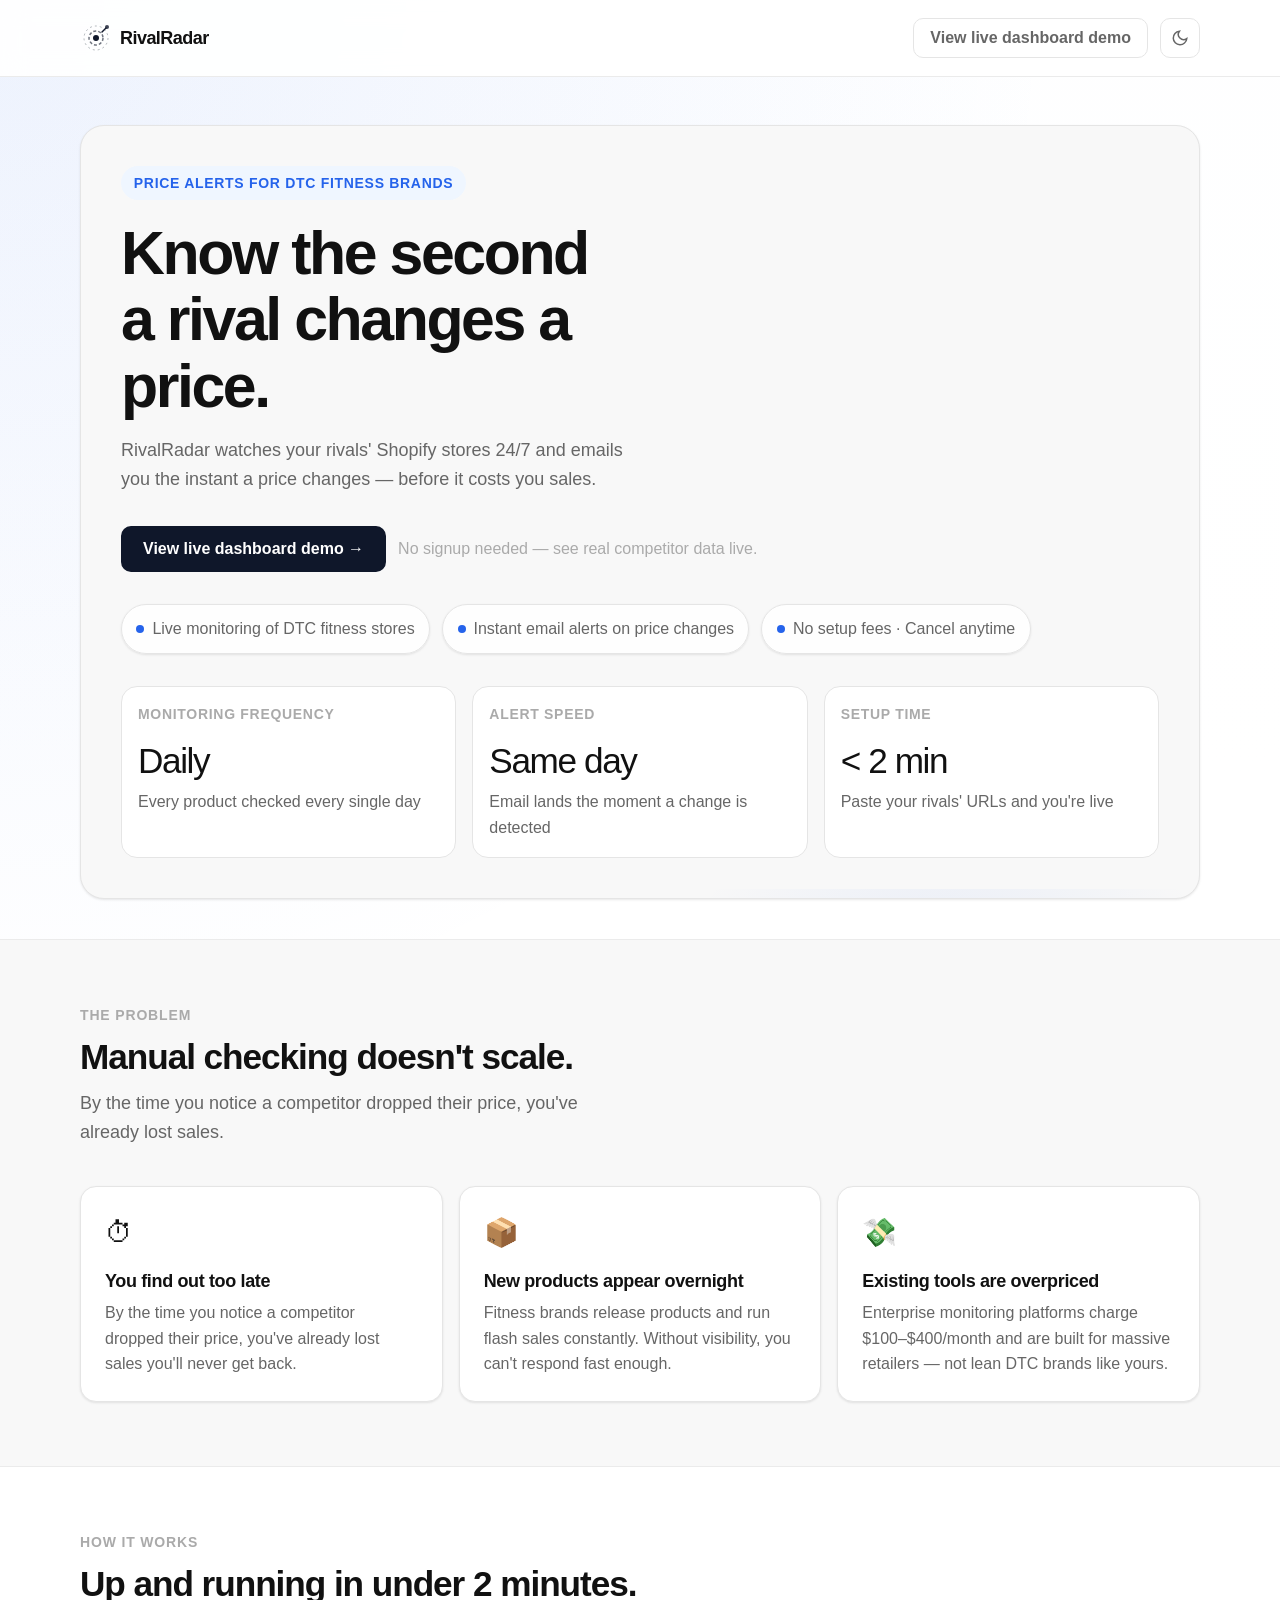
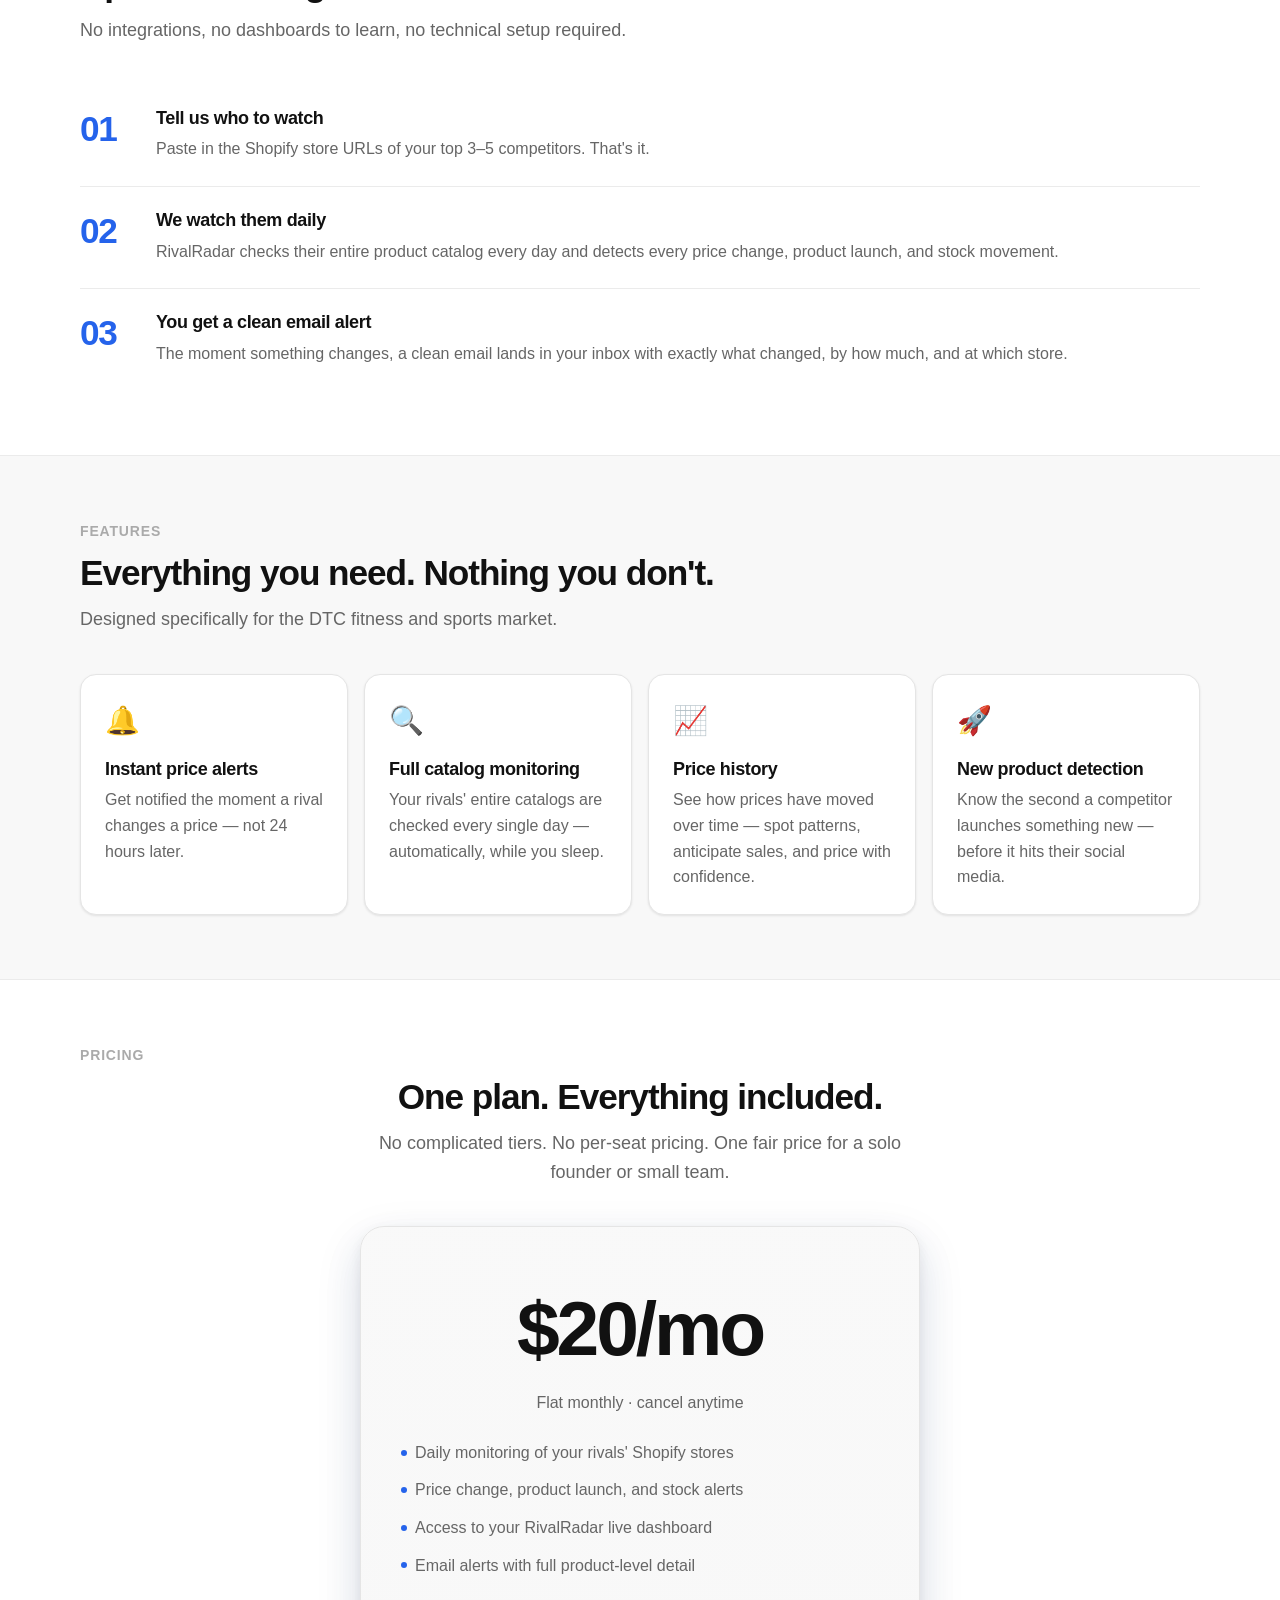
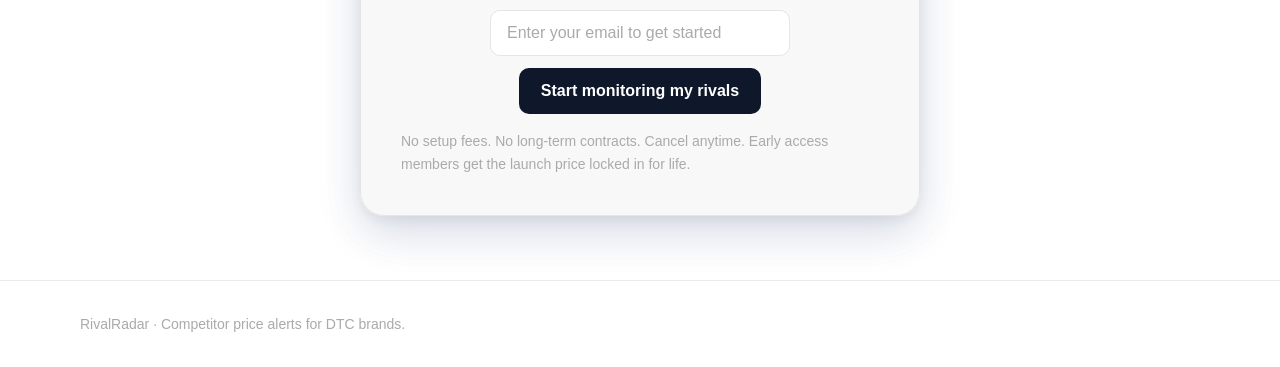
==== commit b4b4be0c: "Update landing page — matched dashboard branding, fixed pricing, hero CTA, mobile email input" ====
--- a/index.html
+++ b/index.html
@@ -42,12 +42,9 @@
           <p class="hero-sub">RivalRadar watches your rivals' Shopify stores 24/7 and emails you the instant a price changes — before it costs you sales.</p>
 
           <div class="hero-actions">
-            <form action="https://formspree.io/f/mbdvkvwg" method="POST" class="email-form">
-              <input type="email" name="email" placeholder="Enter your email to start monitoring your rivals" required class="email-input" />
-              <button type="submit" class="primary-btn">Start monitoring my rivals</button>
-            </form>
-            <a href="https://dashboard.rival-radar.online" class="ghost-btn">View live dashboard demo</a>
-          </div>
+  <a href="https://dashboard.rival-radar.online" class="primary-btn">View live dashboard demo →</a>
+  <span class="hero-caption">No signup needed — see real competitor data live.</span>
+</div>
 
           <div class="inline-statbar">
             <div class="stat-pill"><span class="stat-dot"></span>Live monitoring of DTC fitness stores</div>
@@ -173,7 +170,7 @@
         <p class="section-sub" style="margin-inline:auto;text-align:center">No complicated tiers. No per-seat pricing. One fair price for a solo founder or small team.</p>
 
         <div class="pricing-card">
-          <div class="pricing-amount">$XX/mo</div>
+          <div class="pricing-amount">$20/mo</div>
           <div class="pricing-label">Flat monthly · cancel anytime</div>
           <ul class="pricing-points">
             <li>Daily monitoring of your rivals' Shopify stores</li>
@@ -193,7 +190,7 @@
   </main>
 
   <footer class="footer">
-    <div class="container">RivalRadar · Competitor price alerts for DTC fitness brands.</div>
+    <div class="container">RivalRadar · Competitor price alerts for DTC brands.</div>
   </footer>
 
   <script>
@@ -219,4 +216,4 @@
   </script>
 
 </body>
-</html>
+</html>
--- a/style.css
+++ b/style.css
@@ -205,6 +205,10 @@
   font-weight: 600;
   font-size: var(--text-sm);
   transition: all var(--transition);
+  min-height: 40px;
+  display: inline-flex;
+  align-items: center;
+  white-space: nowrap;
 }
 
 .ghost-btn:hover {
@@ -275,7 +279,7 @@
 }
 
 .hero-title {
-  font-size: var(--text-2xl);
+  font-size: clamp(2.4rem, 3.5vw + 1rem, 4.2rem);
   letter-spacing: -0.04em;
   margin-bottom: var(--space-4);
   max-width: 14ch;
@@ -315,7 +319,9 @@
 
 .email-input {
   flex: 1 1 240px;
-  min-height: 46px;
+  min-height: 46px !important;
+  max-height: 46px !important;
+  height: 46px !important;
   padding: 0 var(--space-4);
   border-radius: var(--radius-md);
   border: 1px solid var(--color-border);
@@ -323,6 +329,7 @@
   font-size: var(--text-sm);
   color: var(--color-text);
   transition: border-color var(--transition), box-shadow var(--transition);
+  resize: none;
 }
 
 .email-input::placeholder { color: var(--color-text-faint); }
@@ -553,20 +560,23 @@
   padding: clamp(var(--space-6), 5vw, var(--space-10));
   max-width: 560px;
   margin-inline: auto;
+  text-align: left;
 }
 
 .pricing-amount {
   font-family: var(--font-display);
-  font-size: var(--text-2xl);
+  font-size: clamp(3rem, 6vw, 5rem);
   font-weight: 800;
   letter-spacing: -0.04em;
   color: var(--color-text);
+  text-align: center;
 }
 
 .pricing-label {
   font-size: var(--text-sm);
   color: var(--color-text-muted);
   margin-bottom: var(--space-6);
+  text-align: center;
 }
 
 .pricing-points {
@@ -575,6 +585,7 @@
   margin: 0 0 var(--space-8);
   display: grid;
   gap: var(--space-3);
+  text-align: left;
 }
 
 .pricing-points li {
@@ -594,6 +605,17 @@
   flex-shrink: 0;
 }
 
+.pricing-card .email-form {
+  flex-direction: row;
+  justify-content: center;
+  align-items: center;
+}
+
+.pricing-card .email-form .email-input {
+  max-width: 300px;
+  flex: 1 1 200px;
+}
+
 .pricing-note {
   font-size: var(--text-xs);
   color: var(--color-text-faint);
@@ -613,12 +635,33 @@
 
 @media (max-width: 768px) {
   .hero-meta { grid-template-columns: 1fr; }
-  .email-form { flex-direction: column; align-items: stretch; }
   .hero-actions { flex-direction: column; align-items: stretch; }
   .hero-actions .primary-btn,
   .hero-actions .ghost-btn { width: 100%; justify-content: center; }
+  .pricing-card .email-form {
+    flex-direction: column;
+    align-items: stretch;
+  }
+  .pricing-card .email-form .email-input {
+    max-width: 100%;
+    width: 100%;
+  }
+  .pricing-card .email-form .primary-btn {
+    width: 100%;
+  }
 }
 
 @media (max-width: 640px) {
   .nav-inner { min-height: 68px; }
-}
+  .email-form {
+    flex-direction: column;
+    align-items: stretch;
+  }
+  .email-form .email-input {
+    width: 100% !important;
+    max-width: 100% !important;
+  }
+  .email-form .primary-btn {
+    width: 100%;
+  }
+}
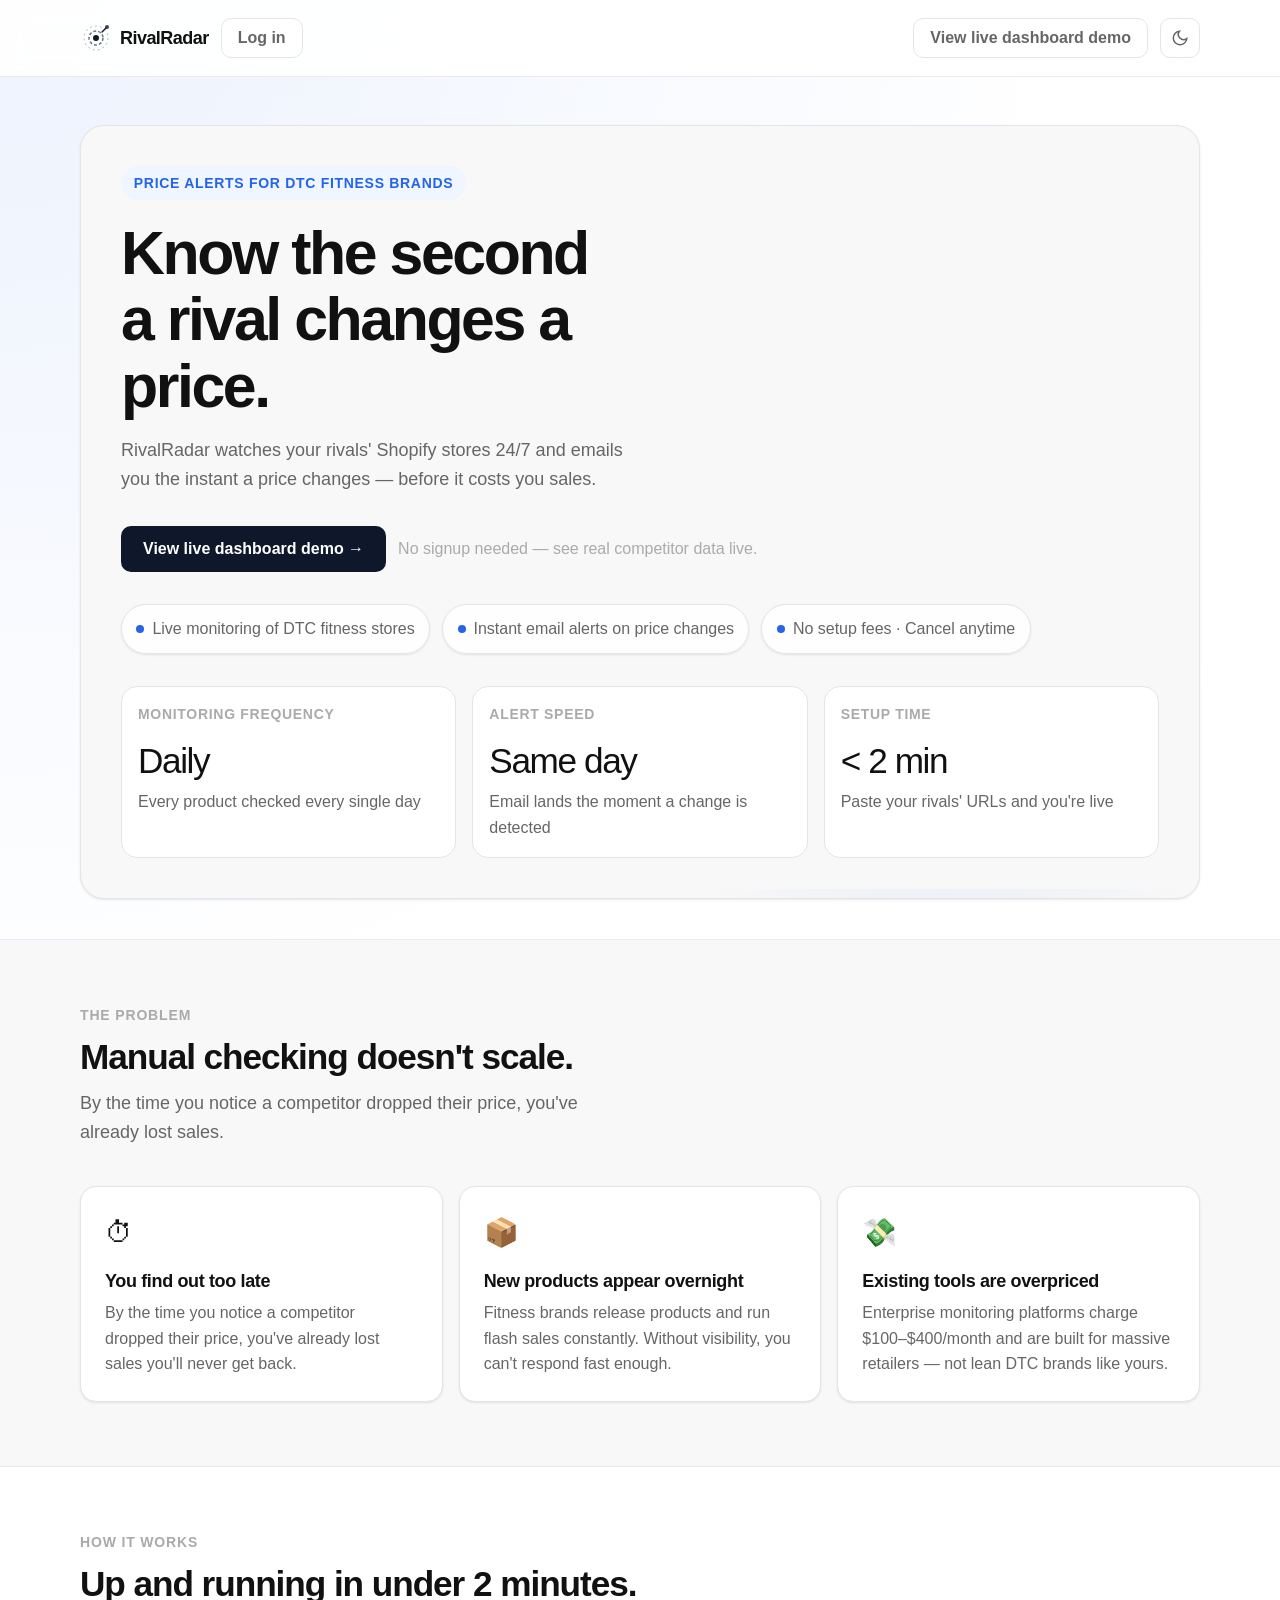
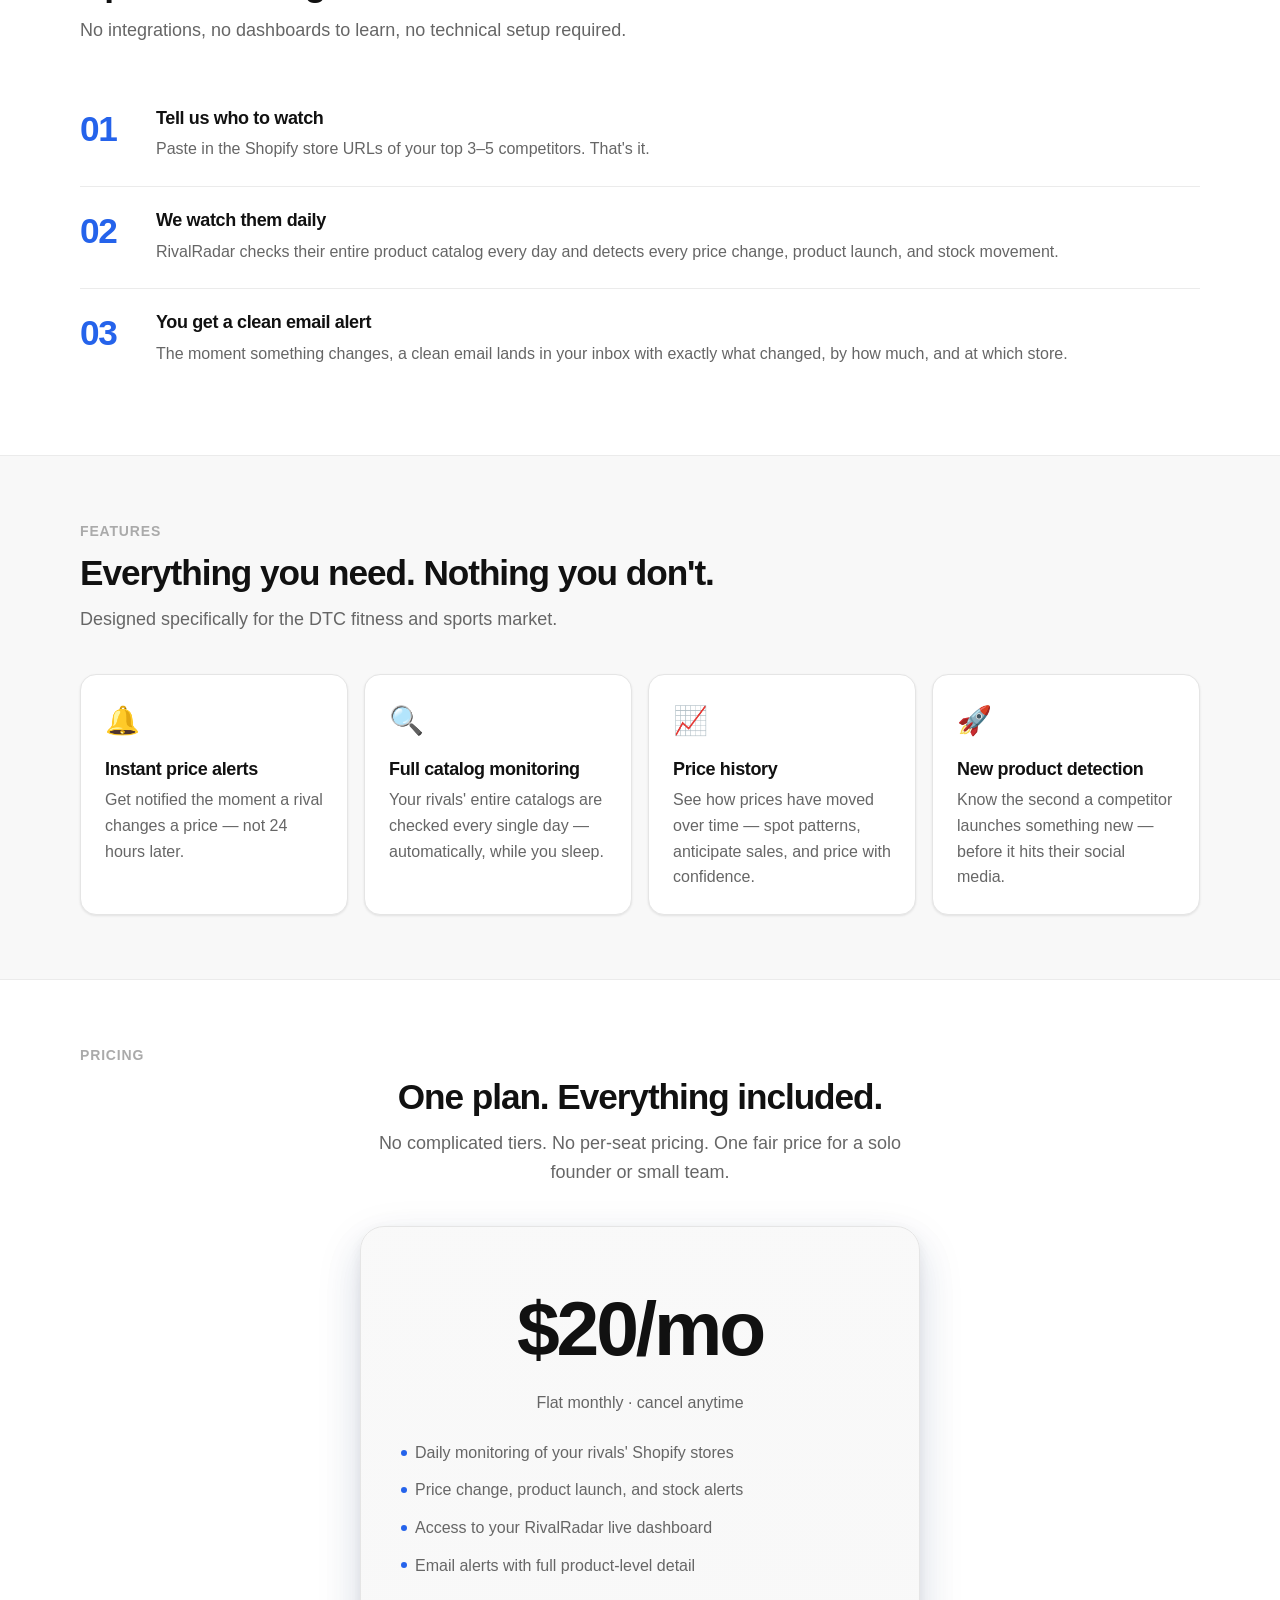
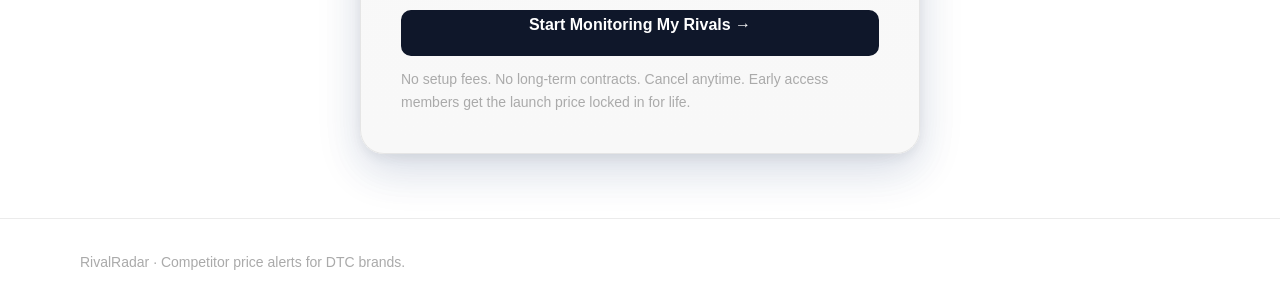
==== commit db55e09f: "Nav: add Login button; CTA: remove email input, button redirects to login#signup" ====
--- a/index.html
+++ b/index.html
@@ -12,16 +12,19 @@
 
   <header class="nav">
     <div class="nav-inner">
-      <a href="/" class="logo" aria-label="RivalRadar home">
-        <svg width="32" height="32" viewBox="0 0 32 32" fill="none" aria-hidden="true">
-          <circle cx="16" cy="16" r="3" fill="var(--color-primary)"/>
-          <circle cx="16" cy="16" r="7" stroke="var(--color-primary)" stroke-width="1.5" stroke-dasharray="3 2" fill="none" opacity="0.6"/>
-          <circle cx="16" cy="16" r="12" stroke="var(--color-primary)" stroke-width="1" stroke-dasharray="2 3" fill="none" opacity="0.3"/>
-          <path d="M22 10L26 6" stroke="var(--color-primary)" stroke-width="1.5" stroke-linecap="round"/>
-          <circle cx="27" cy="5" r="2" fill="var(--color-primary)" opacity="0.8"/>
-        </svg>
-        <span>RivalRadar</span>
-      </a>
+      <div style="display:flex;align-items:center;gap:0.75rem;">
+        <a href="/" class="logo" aria-label="RivalRadar home">
+          <svg width="32" height="32" viewBox="0 0 32 32" fill="none" aria-hidden="true">
+            <circle cx="16" cy="16" r="3" fill="var(--color-primary)"/>
+            <circle cx="16" cy="16" r="7" stroke="var(--color-primary)" stroke-width="1.5" stroke-dasharray="3 2" fill="none" opacity="0.6"/>
+            <circle cx="16" cy="16" r="12" stroke="var(--color-primary)" stroke-width="1" stroke-dasharray="2 3" fill="none" opacity="0.3"/>
+            <path d="M22 10L26 6" stroke="var(--color-primary)" stroke-width="1.5" stroke-linecap="round"/>
+            <circle cx="27" cy="5" r="2" fill="var(--color-primary)" opacity="0.8"/>
+          </svg>
+          <span>RivalRadar</span>
+        </a>
+        <a href="https://www.rival-radar.online/login.html?tab=login" class="ghost-btn">Log in</a>
+      </div>
       <div class="nav-actions">
         <a href="https://dashboard.rival-radar.online" class="ghost-btn">View live dashboard demo</a>
         <button class="theme-toggle" data-theme-toggle aria-label="Toggle dark mode">
@@ -42,9 +45,9 @@
           <p class="hero-sub">RivalRadar watches your rivals' Shopify stores 24/7 and emails you the instant a price changes — before it costs you sales.</p>
 
           <div class="hero-actions">
-  <a href="https://dashboard.rival-radar.online" class="primary-btn">View live dashboard demo →</a>
-  <span class="hero-caption">No signup needed — see real competitor data live.</span>
-</div>
+            <a href="https://dashboard.rival-radar.online" class="primary-btn">View live dashboard demo →</a>
+            <span class="hero-caption">No signup needed — see real competitor data live.</span>
+          </div>
 
           <div class="inline-statbar">
             <div class="stat-pill"><span class="stat-dot"></span>Live monitoring of DTC fitness stores</div>
@@ -178,10 +181,7 @@
             <li>Access to your RivalRadar live dashboard</li>
             <li>Email alerts with full product-level detail</li>
           </ul>
-          <form action="https://formspree.io/f/mbdvkvwg" method="POST" class="email-form">
-            <input type="email" name="email" placeholder="Enter your email to get started" required class="email-input" />
-            <button type="submit" class="primary-btn">Start monitoring my rivals</button>
-          </form>
+          <a href="https://www.rival-radar.online/login.html?tab=signup" class="primary-btn" style="display:block;text-align:center;text-decoration:none;">Start Monitoring My Rivals →</a>
           <p class="pricing-note">No setup fees. No long-term contracts. Cancel anytime. Early access members get the launch price locked in for life.</p>
         </div>
       </div>
@@ -216,4 +216,4 @@
   </script>
 
 </body>
-</html>+</html>
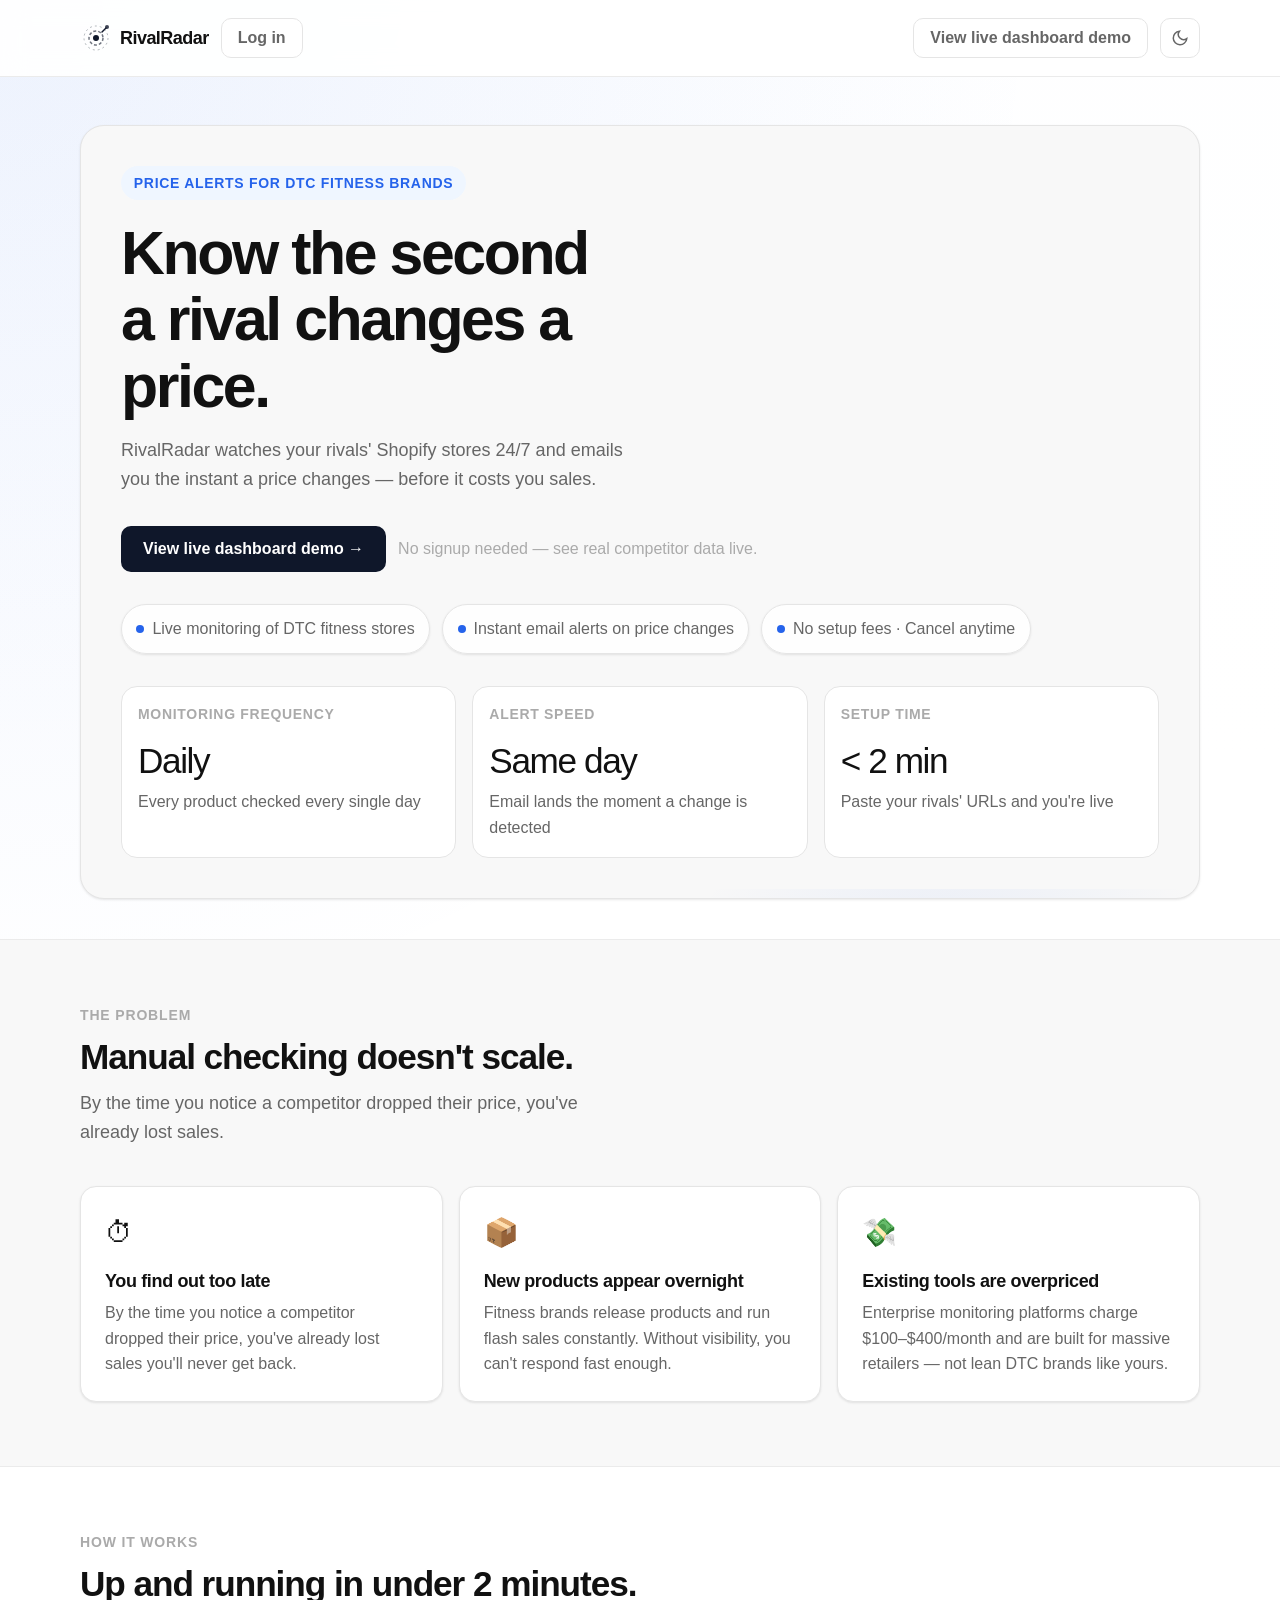
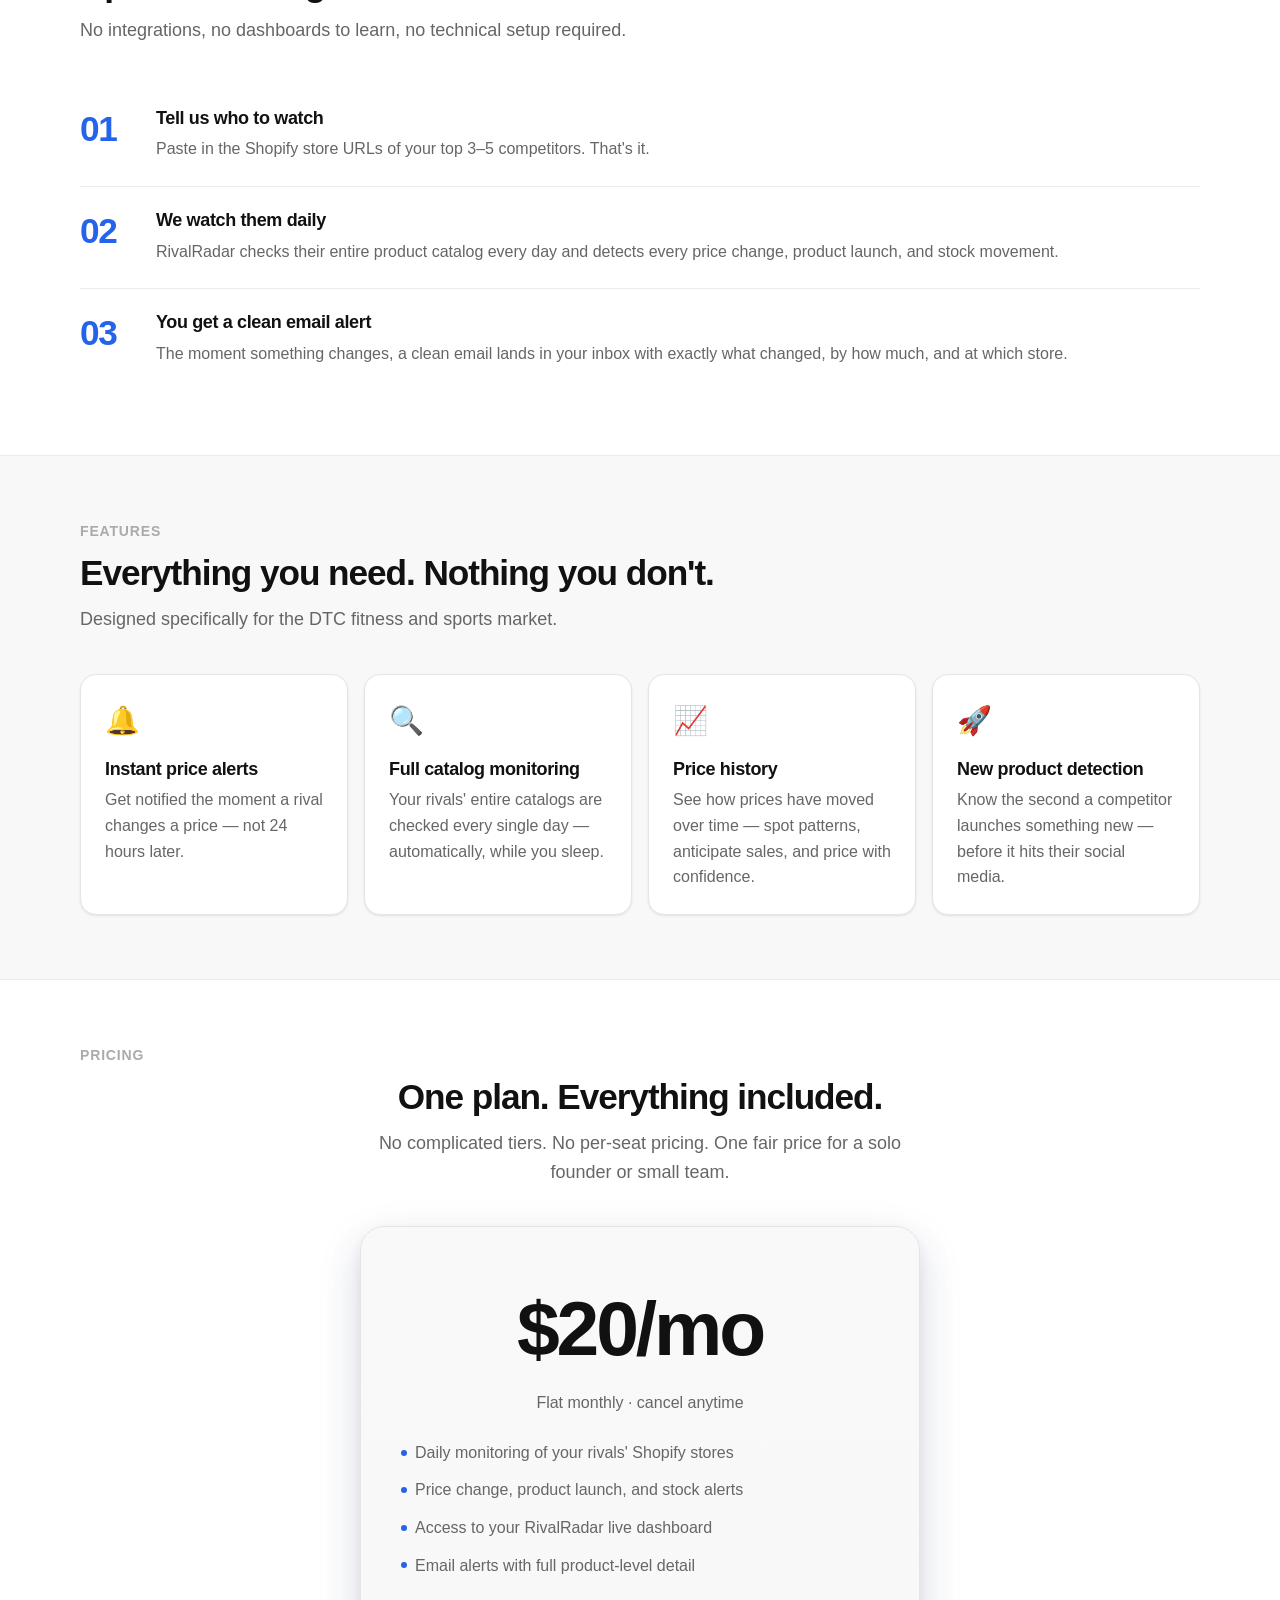
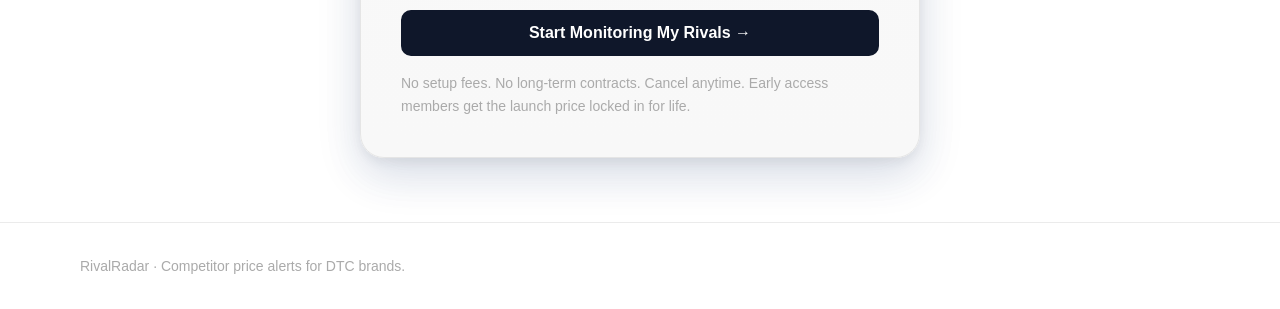
==== commit c7582094: "Fix CTA button: remove inline style override so primary-btn flex centering works properly" ====
--- a/index.html
+++ b/index.html
@@ -181,7 +181,9 @@
             <li>Access to your RivalRadar live dashboard</li>
             <li>Email alerts with full product-level detail</li>
           </ul>
-          <a href="https://www.rival-radar.online/login.html?tab=signup" class="primary-btn" style="display:block;text-align:center;text-decoration:none;">Start Monitoring My Rivals →</a>
+          <div style="display:flex;justify-content:center;margin-bottom:var(--space-4);">
+            <a href="https://www.rival-radar.online/login.html?tab=signup" class="primary-btn full">Start Monitoring My Rivals →</a>
+          </div>
           <p class="pricing-note">No setup fees. No long-term contracts. Cancel anytime. Early access members get the launch price locked in for life.</p>
         </div>
       </div>
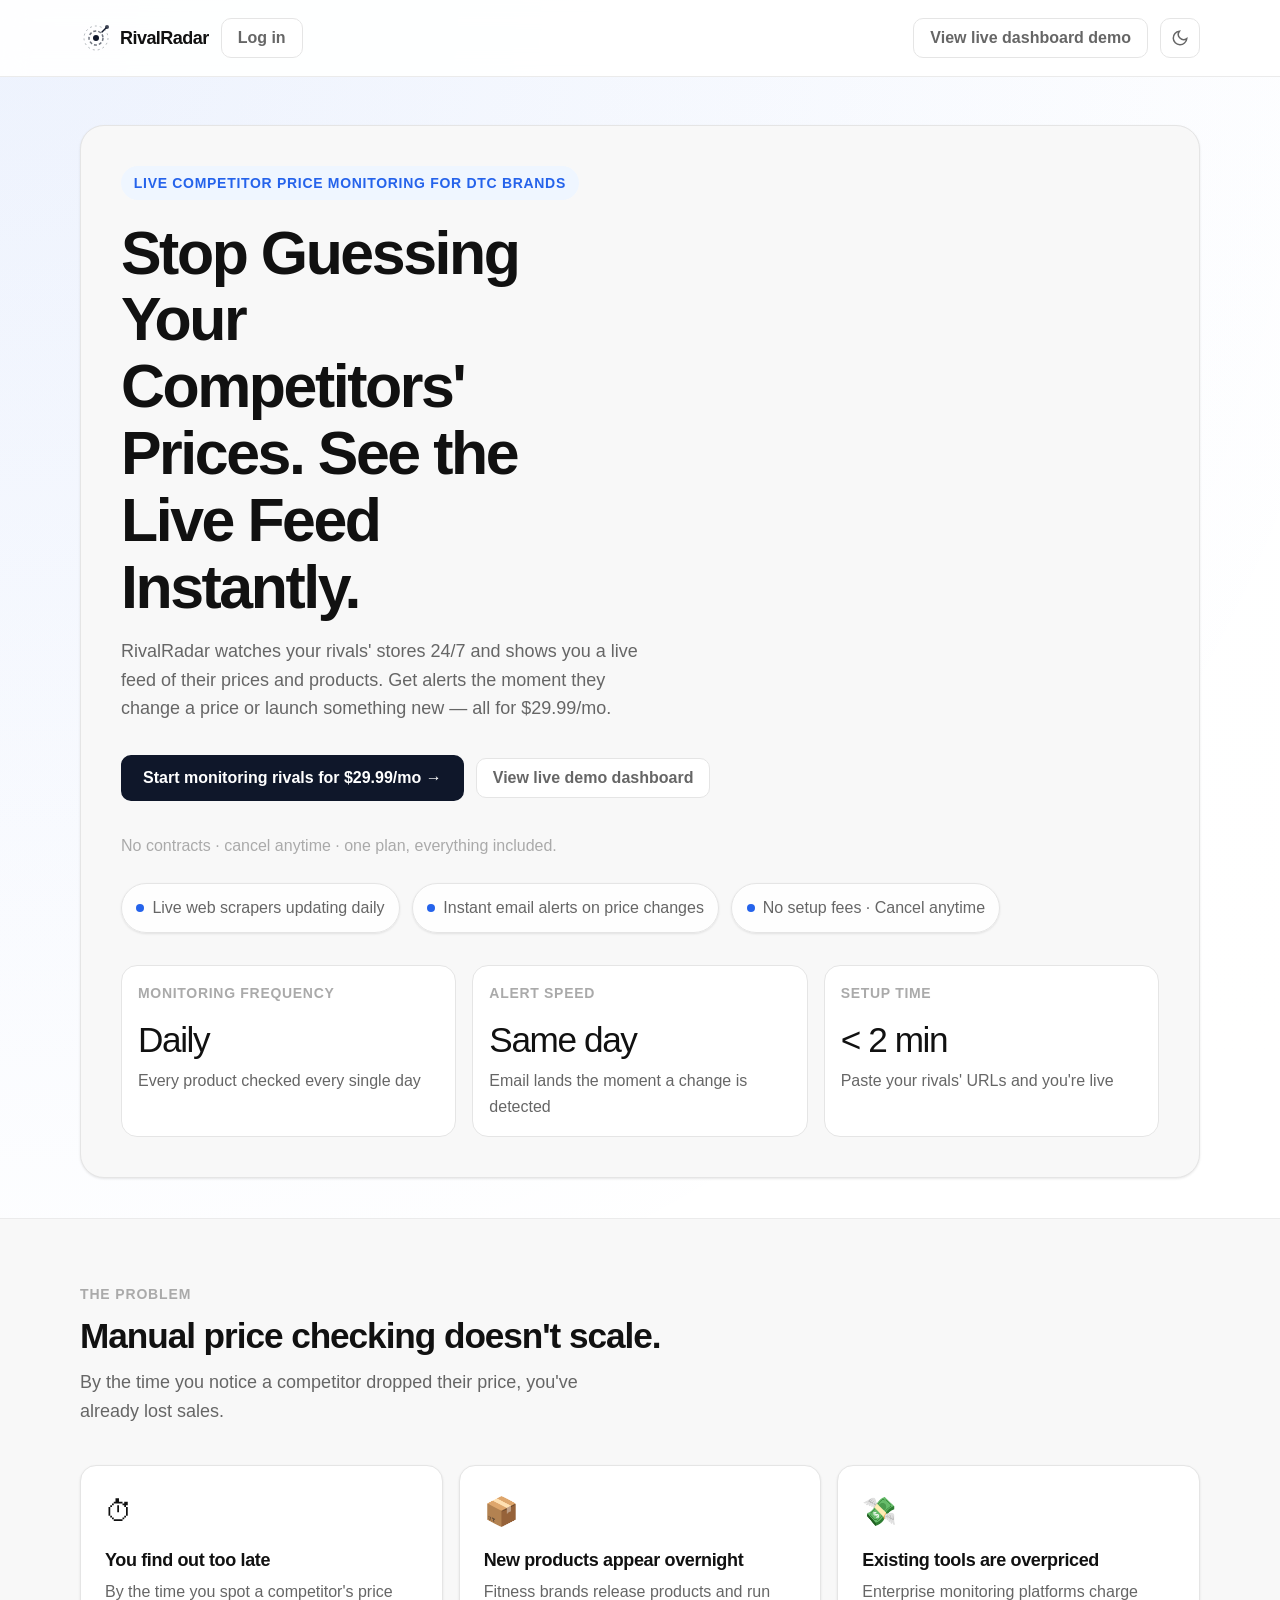
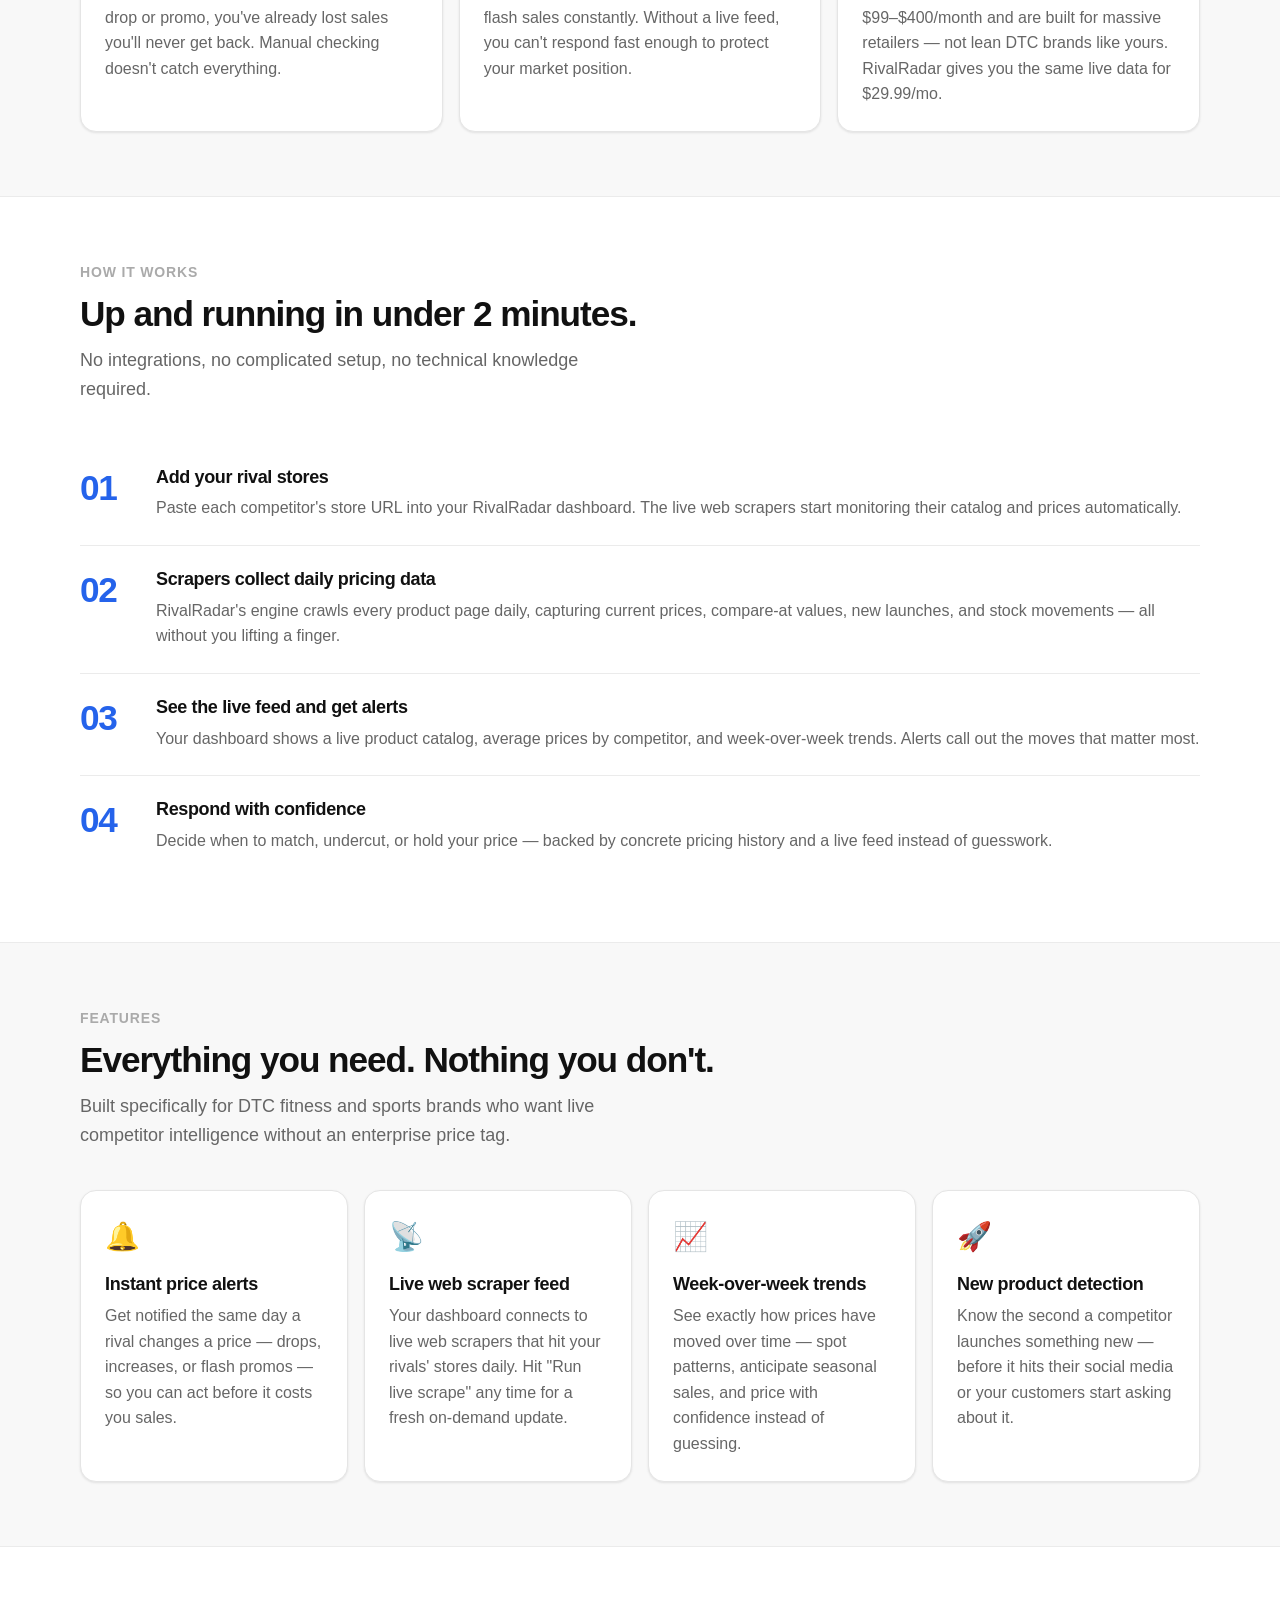
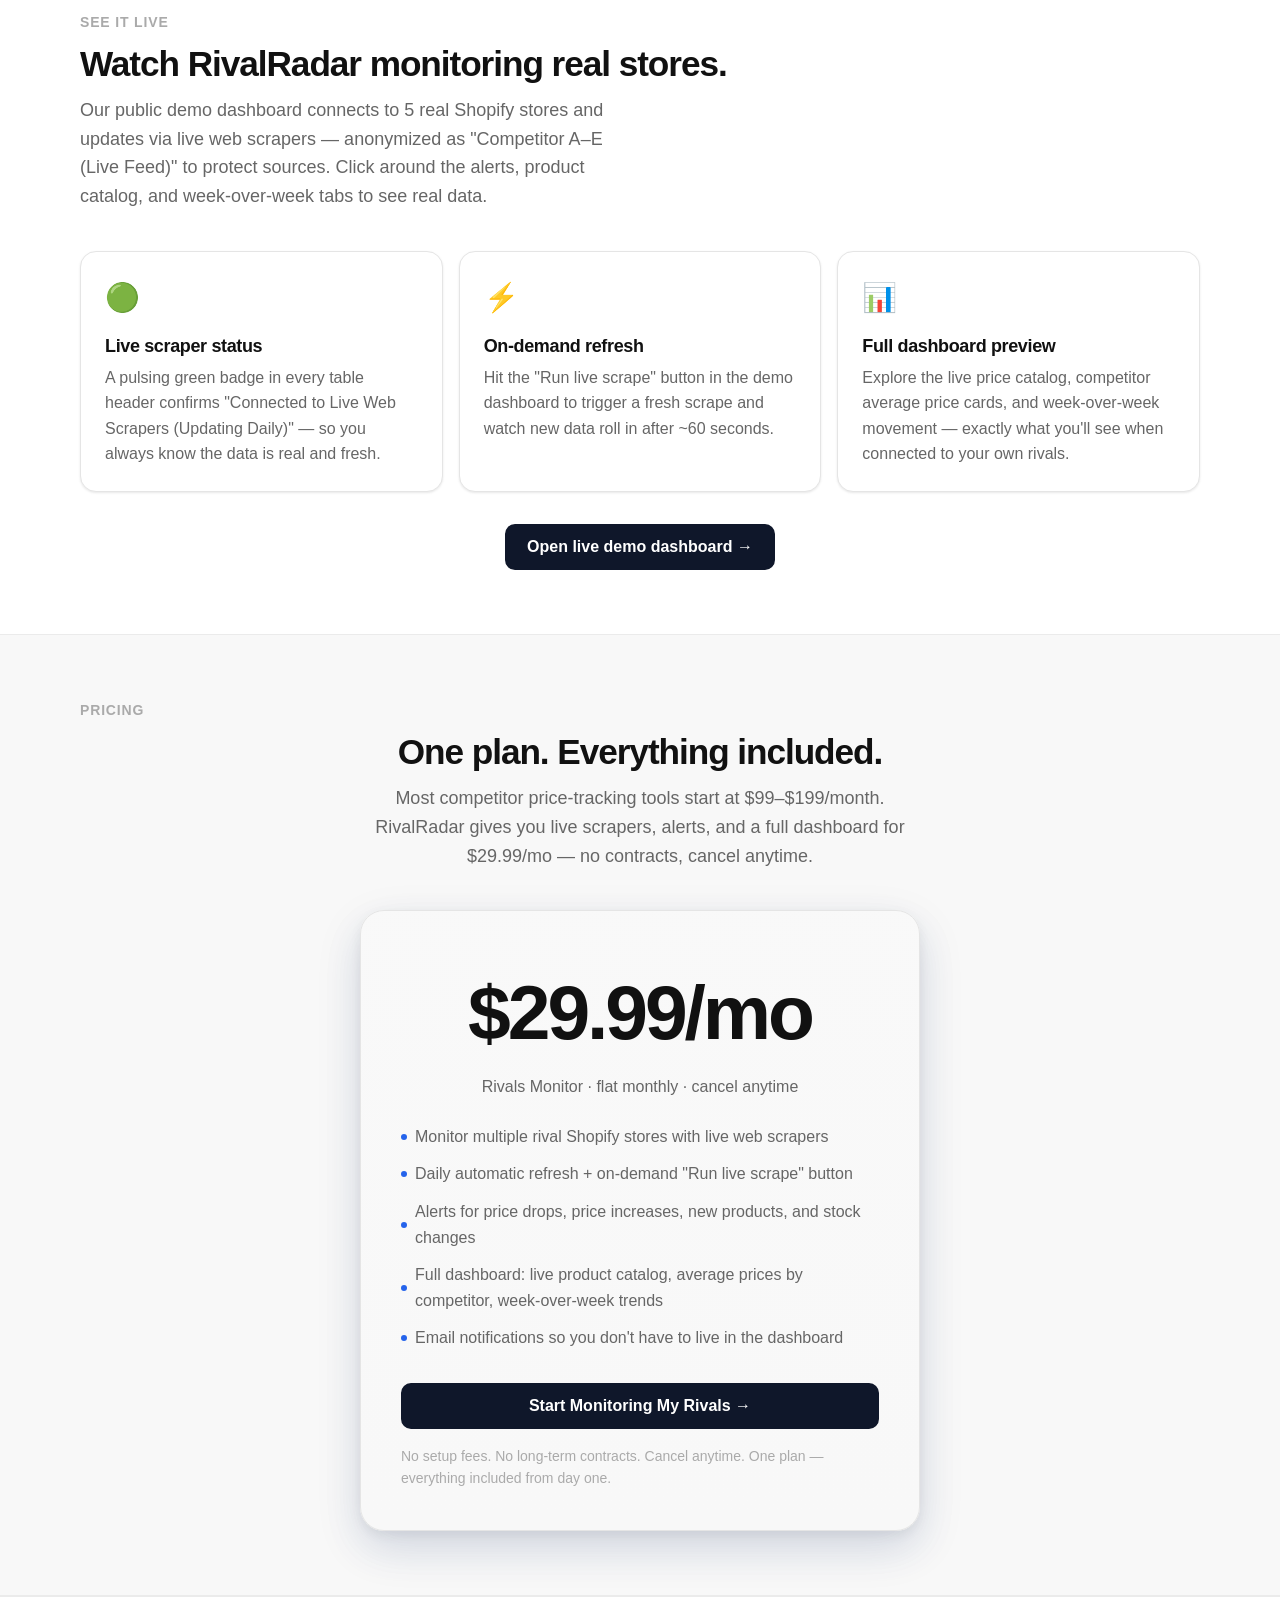
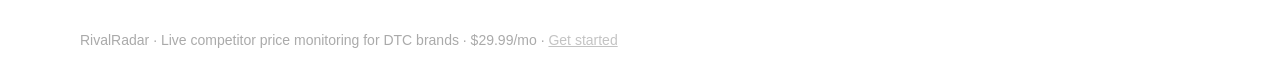
==== commit 0541c18d: "Update landing page copy: new hero headline, live scraper story, $29.99/mo single plan, no free tier" ====
--- a/index.html
+++ b/index.html
@@ -3,8 +3,8 @@
 <head>
   <meta charset="UTF-8" />
   <meta name="viewport" content="width=device-width, initial-scale=1.0" />
-  <title>RivalRadar – Competitor price alerts for DTC fitness brands</title>
-  <meta name="description" content="RivalRadar watches your rivals' Shopify stores 24/7 and emails you the instant a price changes — before it costs you sales." />
+  <title>RivalRadar – Live Competitor Price Monitoring for DTC Brands</title>
+  <meta name="description" content="RivalRadar watches your rivals' Shopify stores 24/7 and shows you a live feed of their prices and products. Get alerts the moment they change a price — all for $29.99/mo." />
   <link href="https://api.fontshare.com/v2/css?f[]=cabinet-grotesk@400,500,700,800&f[]=satoshi@400,500,700&display=swap" rel="stylesheet" />
   <link rel="stylesheet" href="style.css" />
 </head>
@@ -13,7 +13,7 @@
   <header class="nav">
     <div class="nav-inner">
       <div style="display:flex;align-items:center;gap:0.75rem;">
-        <a href="/" class="logo" aria-label="RivalRadar home">
+        <a href="https://www.rival-radar.online/" class="logo" aria-label="RivalRadar home">
           <svg width="32" height="32" viewBox="0 0 32 32" fill="none" aria-hidden="true">
             <circle cx="16" cy="16" r="3" fill="var(--color-primary)"/>
             <circle cx="16" cy="16" r="7" stroke="var(--color-primary)" stroke-width="1.5" stroke-dasharray="3 2" fill="none" opacity="0.6"/>
@@ -40,17 +40,18 @@
     <section class="page-hero">
       <div class="container">
         <div class="hero-panel">
-          <div class="eyebrow">Price alerts for DTC fitness brands</div>
-          <h1 class="hero-title">Know the second a rival changes a price.</h1>
-          <p class="hero-sub">RivalRadar watches your rivals' Shopify stores 24/7 and emails you the instant a price changes — before it costs you sales.</p>
+          <div class="eyebrow">Live competitor price monitoring for DTC brands</div>
+          <h1 class="hero-title">Stop Guessing Your Competitors' Prices. See the Live Feed Instantly.</h1>
+          <p class="hero-sub">RivalRadar watches your rivals' stores 24/7 and shows you a live feed of their prices and products. Get alerts the moment they change a price or launch something new — all for $29.99/mo.</p>
 
           <div class="hero-actions">
-            <a href="https://dashboard.rival-radar.online" class="primary-btn">View live dashboard demo →</a>
-            <span class="hero-caption">No signup needed — see real competitor data live.</span>
-          </div>
+            <a href="https://www.rival-radar.online/login.html?tab=signup" class="primary-btn">Start monitoring rivals for $29.99/mo →</a>
+            <a href="https://dashboard.rival-radar.online" class="ghost-btn">View live demo dashboard</a>
+          </div>
+          <span class="hero-caption" style="display:block;margin-top:0.75rem;">No contracts · cancel anytime · one plan, everything included.</span>
 
           <div class="inline-statbar">
-            <div class="stat-pill"><span class="stat-dot"></span>Live monitoring of DTC fitness stores</div>
+            <div class="stat-pill"><span class="stat-dot"></span>Live web scrapers updating daily</div>
             <div class="stat-pill"><span class="stat-dot"></span>Instant email alerts on price changes</div>
             <div class="stat-pill"><span class="stat-dot"></span>No setup fees · Cancel anytime</div>
           </div>
@@ -80,23 +81,23 @@
     <section class="landing-section surface">
       <div class="container">
         <div class="section-label">The problem</div>
-        <h2 class="section-title">Manual checking doesn't scale.</h2>
+        <h2 class="section-title">Manual price checking doesn't scale.</h2>
         <p class="section-sub">By the time you notice a competitor dropped their price, you've already lost sales.</p>
         <div class="cards-grid">
           <div class="card">
             <div class="card-icon">⏱</div>
             <h3>You find out too late</h3>
-            <p>By the time you notice a competitor dropped their price, you've already lost sales you'll never get back.</p>
+            <p>By the time you spot a competitor's price drop or promo, you've already lost sales you'll never get back. Manual checking doesn't catch everything.</p>
           </div>
           <div class="card">
             <div class="card-icon">📦</div>
             <h3>New products appear overnight</h3>
-            <p>Fitness brands release products and run flash sales constantly. Without visibility, you can't respond fast enough.</p>
+            <p>Fitness brands release products and run flash sales constantly. Without a live feed, you can't respond fast enough to protect your market position.</p>
           </div>
           <div class="card">
             <div class="card-icon">💸</div>
             <h3>Existing tools are overpriced</h3>
-            <p>Enterprise monitoring platforms charge $100–$400/month and are built for massive retailers — not lean DTC brands like yours.</p>
+            <p>Enterprise monitoring platforms charge $99–$400/month and are built for massive retailers — not lean DTC brands like yours. RivalRadar gives you the same live data for $29.99/mo.</p>
           </div>
         </div>
       </div>
@@ -107,27 +108,34 @@
       <div class="container">
         <div class="section-label">How it works</div>
         <h2 class="section-title">Up and running in under 2 minutes.</h2>
-        <p class="section-sub">No integrations, no dashboards to learn, no technical setup required.</p>
+        <p class="section-sub">No integrations, no complicated setup, no technical knowledge required.</p>
         <div class="steps">
           <div class="step">
             <div class="step-num">01</div>
             <div>
-              <h3>Tell us who to watch</h3>
-              <p>Paste in the Shopify store URLs of your top 3–5 competitors. That's it.</p>
+              <h3>Add your rival stores</h3>
+              <p>Paste each competitor's store URL into your RivalRadar dashboard. The live web scrapers start monitoring their catalog and prices automatically.</p>
             </div>
           </div>
           <div class="step">
             <div class="step-num">02</div>
             <div>
-              <h3>We watch them daily</h3>
-              <p>RivalRadar checks their entire product catalog every day and detects every price change, product launch, and stock movement.</p>
+              <h3>Scrapers collect daily pricing data</h3>
+              <p>RivalRadar's engine crawls every product page daily, capturing current prices, compare-at values, new launches, and stock movements — all without you lifting a finger.</p>
             </div>
           </div>
           <div class="step">
             <div class="step-num">03</div>
             <div>
-              <h3>You get a clean email alert</h3>
-              <p>The moment something changes, a clean email lands in your inbox with exactly what changed, by how much, and at which store.</p>
+              <h3>See the live feed and get alerts</h3>
+              <p>Your dashboard shows a live product catalog, average prices by competitor, and week-over-week trends. Alerts call out the moves that matter most.</p>
+            </div>
+          </div>
+          <div class="step">
+            <div class="step-num">04</div>
+            <div>
+              <h3>Respond with confidence</h3>
+              <p>Decide when to match, undercut, or hold your price — backed by concrete pricing history and a live feed instead of guesswork.</p>
             </div>
           </div>
         </div>
@@ -139,52 +147,82 @@
       <div class="container">
         <div class="section-label">Features</div>
         <h2 class="section-title">Everything you need. Nothing you don't.</h2>
-        <p class="section-sub">Designed specifically for the DTC fitness and sports market.</p>
+        <p class="section-sub">Built specifically for DTC fitness and sports brands who want live competitor intelligence without an enterprise price tag.</p>
         <div class="cards-grid">
           <div class="card">
             <div class="card-icon">🔔</div>
             <h3>Instant price alerts</h3>
-            <p>Get notified the moment a rival changes a price — not 24 hours later.</p>
-          </div>
-          <div class="card">
-            <div class="card-icon">🔍</div>
-            <h3>Full catalog monitoring</h3>
-            <p>Your rivals' entire catalogs are checked every single day — automatically, while you sleep.</p>
+            <p>Get notified the same day a rival changes a price — drops, increases, or flash promos — so you can act before it costs you sales.</p>
+          </div>
+          <div class="card">
+            <div class="card-icon">📡</div>
+            <h3>Live web scraper feed</h3>
+            <p>Your dashboard connects to live web scrapers that hit your rivals' stores daily. Hit "Run live scrape" any time for a fresh on-demand update.</p>
           </div>
           <div class="card">
             <div class="card-icon">📈</div>
-            <h3>Price history</h3>
-            <p>See how prices have moved over time — spot patterns, anticipate sales, and price with confidence.</p>
+            <h3>Week-over-week trends</h3>
+            <p>See exactly how prices have moved over time — spot patterns, anticipate seasonal sales, and price with confidence instead of guessing.</p>
           </div>
           <div class="card">
             <div class="card-icon">🚀</div>
             <h3>New product detection</h3>
-            <p>Know the second a competitor launches something new — before it hits their social media.</p>
-          </div>
+            <p>Know the second a competitor launches something new — before it hits their social media or your customers start asking about it.</p>
+          </div>
+        </div>
+      </div>
+    </section>
+
+    <!-- LIVE DEMO CALLOUT -->
+    <section class="landing-section">
+      <div class="container">
+        <div class="section-label">See it live</div>
+        <h2 class="section-title">Watch RivalRadar monitoring real stores.</h2>
+        <p class="section-sub">Our public demo dashboard connects to 5 real Shopify stores and updates via live web scrapers — anonymized as "Competitor A–E (Live Feed)" to protect sources. Click around the alerts, product catalog, and week-over-week tabs to see real data.</p>
+        <div class="cards-grid">
+          <div class="card">
+            <div class="card-icon">🟢</div>
+            <h3>Live scraper status</h3>
+            <p>A pulsing green badge in every table header confirms "Connected to Live Web Scrapers (Updating Daily)" — so you always know the data is real and fresh.</p>
+          </div>
+          <div class="card">
+            <div class="card-icon">⚡</div>
+            <h3>On-demand refresh</h3>
+            <p>Hit the "Run live scrape" button in the demo dashboard to trigger a fresh scrape and watch new data roll in after ~60 seconds.</p>
+          </div>
+          <div class="card">
+            <div class="card-icon">📊</div>
+            <h3>Full dashboard preview</h3>
+            <p>Explore the live price catalog, competitor average price cards, and week-over-week movement — exactly what you'll see when connected to your own rivals.</p>
+          </div>
+        </div>
+        <div style="display:flex;justify-content:center;margin-top:var(--space-8);">
+          <a href="https://dashboard.rival-radar.online" class="primary-btn">Open live demo dashboard →</a>
         </div>
       </div>
     </section>
 
     <!-- PRICING -->
-    <section class="landing-section" id="pricing">
+    <section class="landing-section surface" id="pricing">
       <div class="container">
         <div class="section-label">Pricing</div>
         <h2 class="section-title" style="text-align:center">One plan. Everything included.</h2>
-        <p class="section-sub" style="margin-inline:auto;text-align:center">No complicated tiers. No per-seat pricing. One fair price for a solo founder or small team.</p>
+        <p class="section-sub" style="margin-inline:auto;text-align:center">Most competitor price-tracking tools start at $99–$199/month. RivalRadar gives you live scrapers, alerts, and a full dashboard for $29.99/mo — no contracts, cancel anytime.</p>
 
         <div class="pricing-card">
-          <div class="pricing-amount">$20/mo</div>
-          <div class="pricing-label">Flat monthly · cancel anytime</div>
+          <div class="pricing-amount">$29.99/mo</div>
+          <div class="pricing-label">Rivals Monitor · flat monthly · cancel anytime</div>
           <ul class="pricing-points">
-            <li>Daily monitoring of your rivals' Shopify stores</li>
-            <li>Price change, product launch, and stock alerts</li>
-            <li>Access to your RivalRadar live dashboard</li>
-            <li>Email alerts with full product-level detail</li>
+            <li>Monitor multiple rival Shopify stores with live web scrapers</li>
+            <li>Daily automatic refresh + on-demand "Run live scrape" button</li>
+            <li>Alerts for price drops, price increases, new products, and stock changes</li>
+            <li>Full dashboard: live product catalog, average prices by competitor, week-over-week trends</li>
+            <li>Email notifications so you don't have to live in the dashboard</li>
           </ul>
           <div style="display:flex;justify-content:center;margin-bottom:var(--space-4);">
             <a href="https://www.rival-radar.online/login.html?tab=signup" class="primary-btn full">Start Monitoring My Rivals →</a>
           </div>
-          <p class="pricing-note">No setup fees. No long-term contracts. Cancel anytime. Early access members get the launch price locked in for life.</p>
+          <p class="pricing-note">No setup fees. No long-term contracts. Cancel anytime. One plan — everything included from day one.</p>
         </div>
       </div>
     </section>
@@ -192,7 +230,7 @@
   </main>
 
   <footer class="footer">
-    <div class="container">RivalRadar · Competitor price alerts for DTC brands.</div>
+    <div class="container">RivalRadar · Live competitor price monitoring for DTC brands · $29.99/mo · <a href="https://www.rival-radar.online/login.html?tab=signup" style="text-decoration:underline;opacity:0.7;">Get started</a></div>
   </footer>
 
   <script>
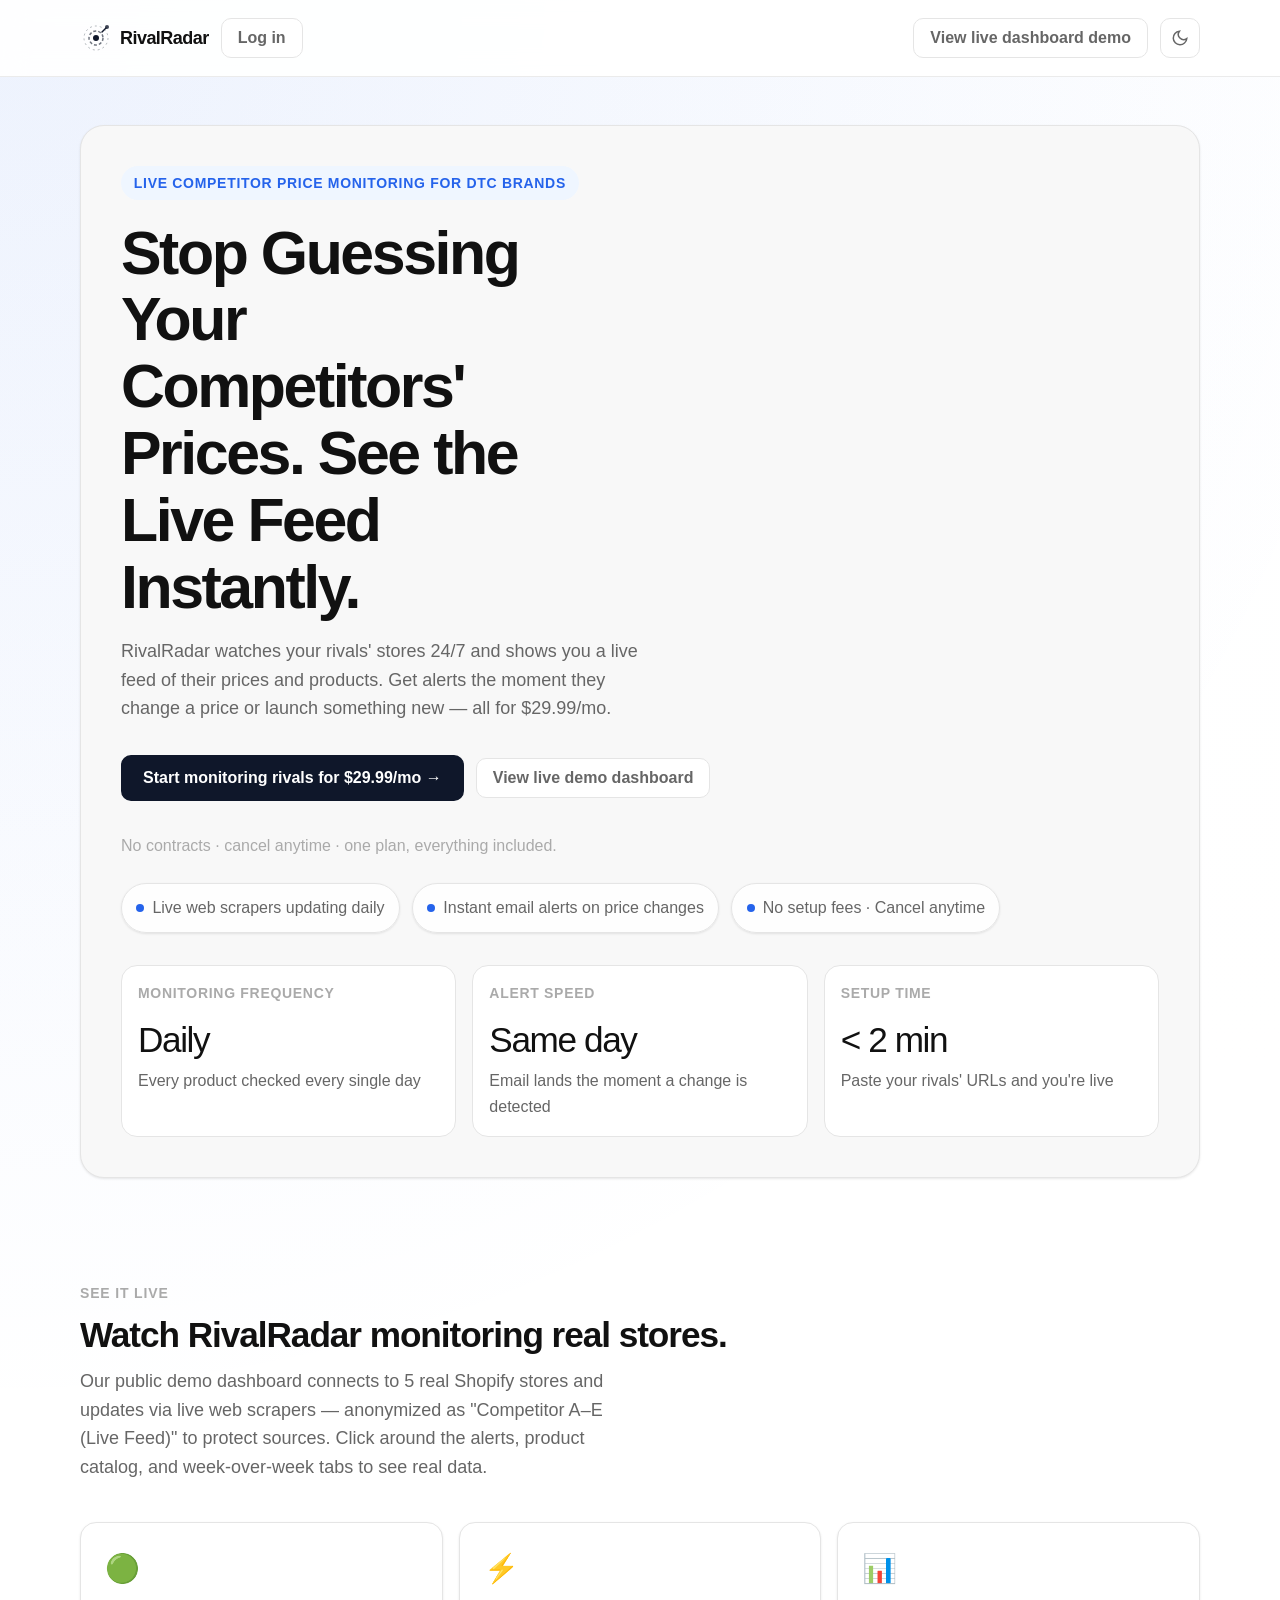
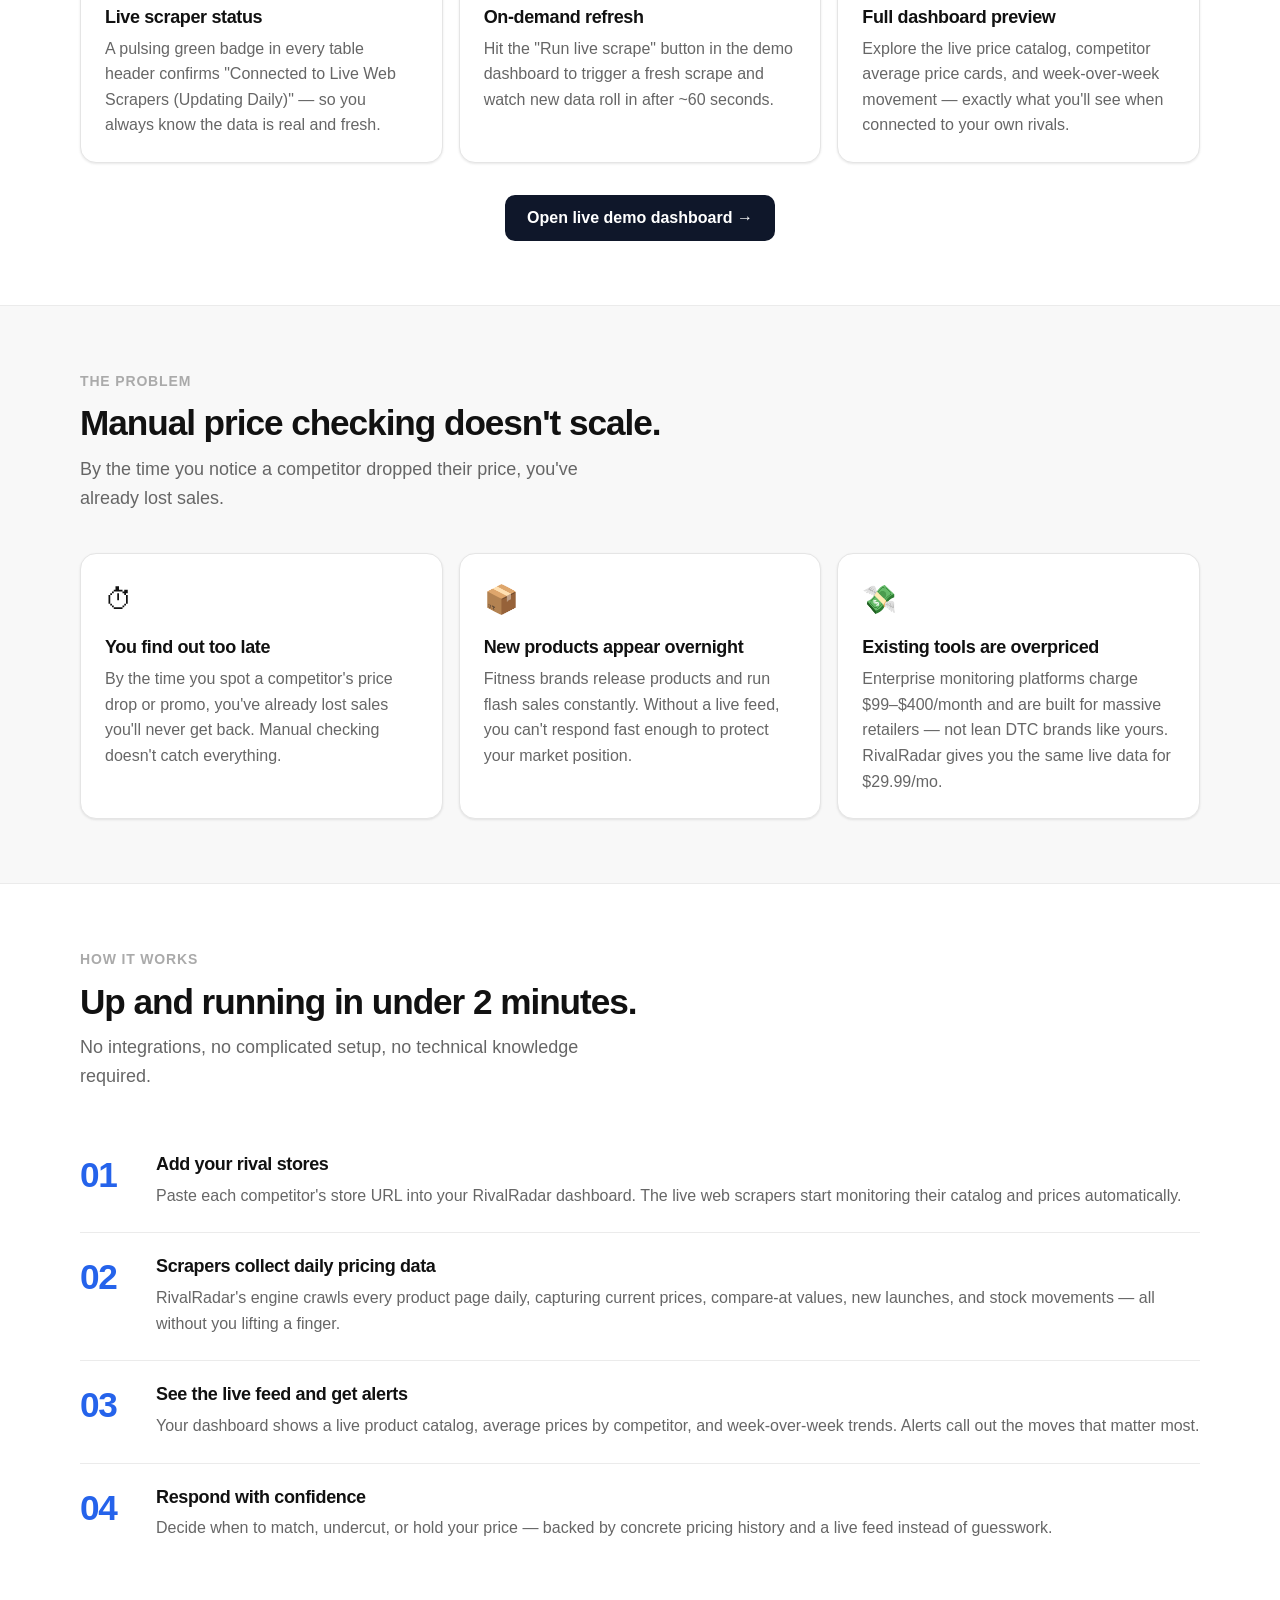
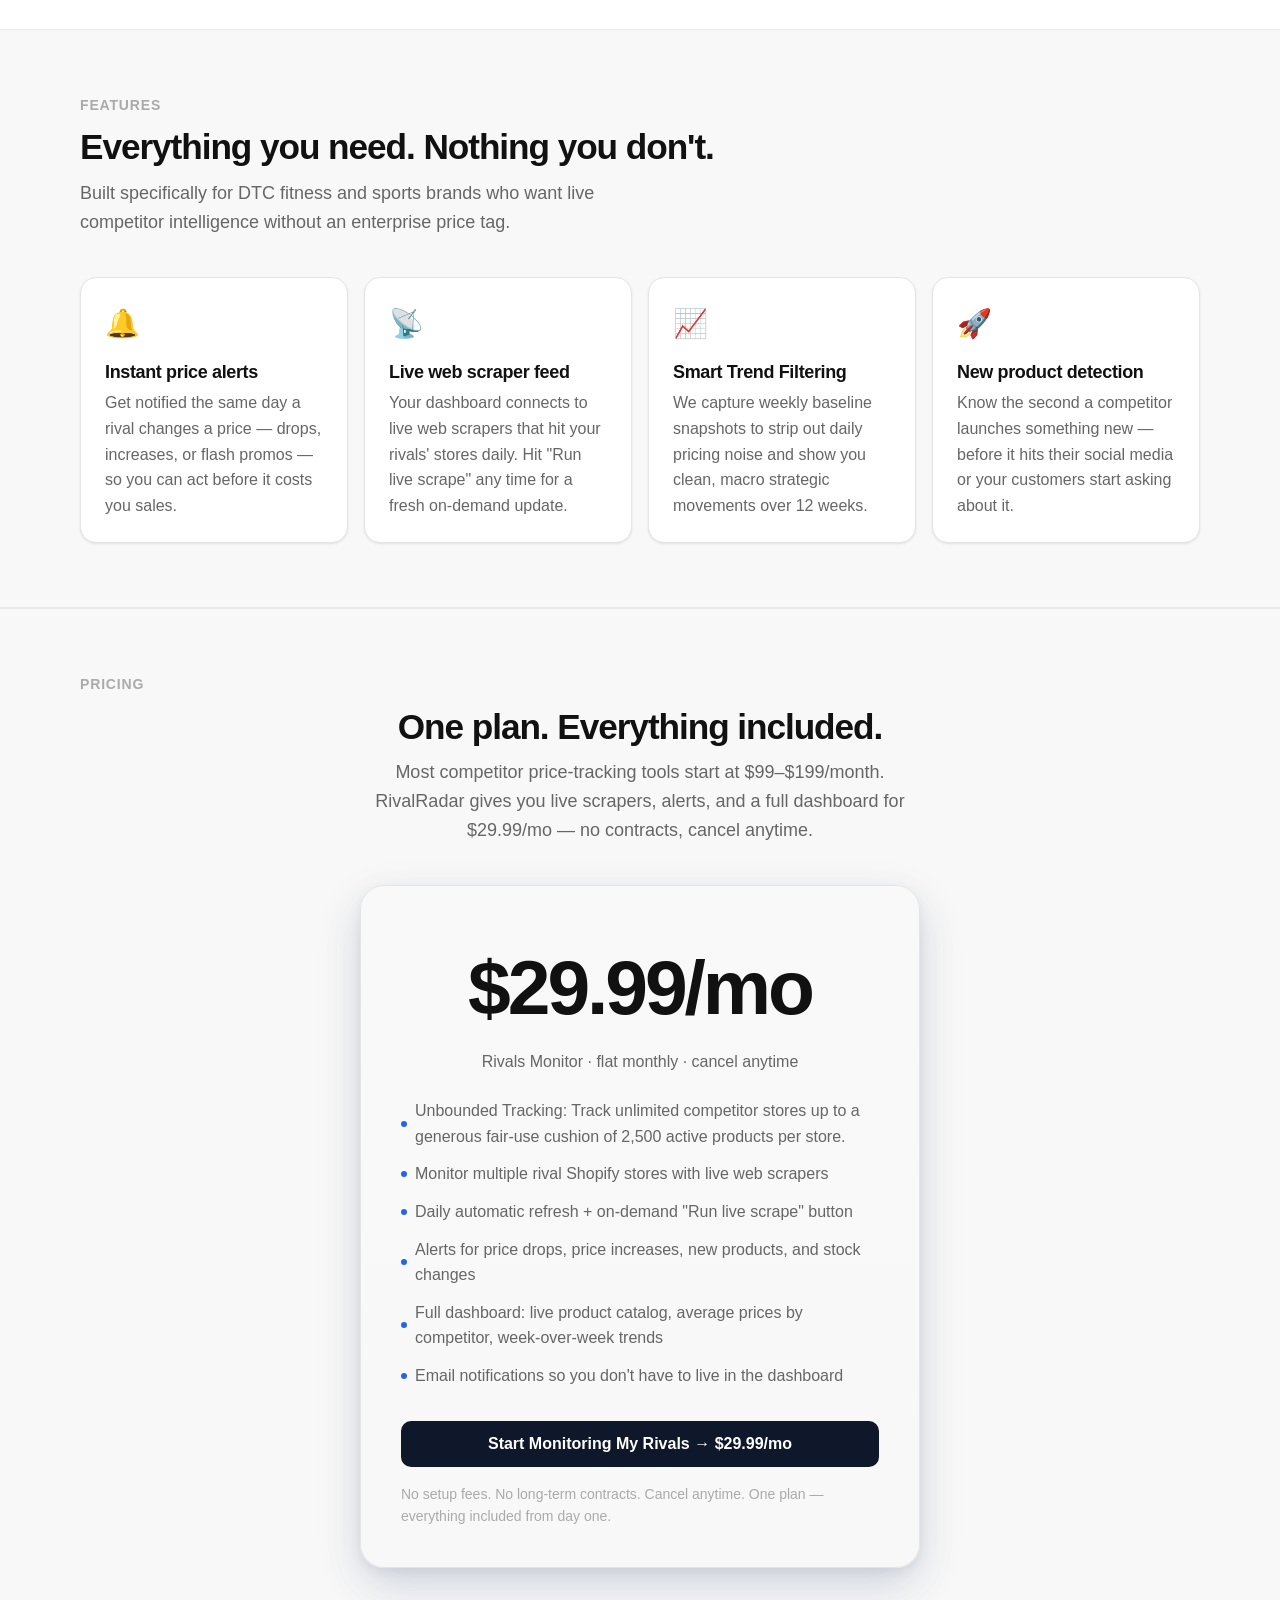
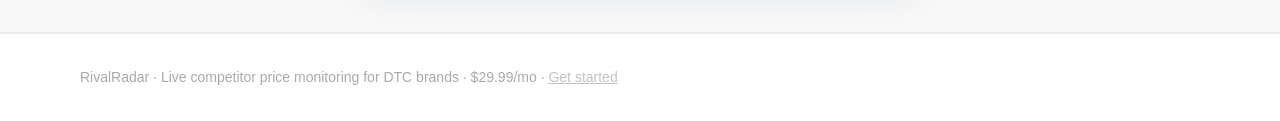
==== commit 3ea7cbb6: "Landing: move live-demo section under hero, add Unbounded Tracking + Smart Trend Filtering copy, vib" ====
--- a/index.html
+++ b/index.html
@@ -45,7 +45,7 @@
           <p class="hero-sub">RivalRadar watches your rivals' stores 24/7 and shows you a live feed of their prices and products. Get alerts the moment they change a price or launch something new — all for $29.99/mo.</p>
 
           <div class="hero-actions">
-            <a href="https://www.rival-radar.online/login.html?tab=signup" class="primary-btn">Start monitoring rivals for $29.99/mo →</a>
+            <a href="https://www.rival-radar.online/login.html?tab=signup" class="primary-btn cta-vibrant">Start monitoring rivals for $29.99/mo →</a>
             <a href="https://dashboard.rival-radar.online" class="ghost-btn">View live demo dashboard</a>
           </div>
           <span class="hero-caption" style="display:block;margin-top:0.75rem;">No contracts · cancel anytime · one plan, everything included.</span>
@@ -77,6 +77,35 @@
       </div>
     </section>
 
+    <!-- LIVE DEMO CALLOUT (moved directly under hero to funnel cold traffic to the dashboard) -->
+    <section class="landing-section">
+      <div class="container">
+        <div class="section-label">See it live</div>
+        <h2 class="section-title">Watch RivalRadar monitoring real stores.</h2>
+        <p class="section-sub">Our public demo dashboard connects to 5 real Shopify stores and updates via live web scrapers — anonymized as "Competitor A–E (Live Feed)" to protect sources. Click around the alerts, product catalog, and week-over-week tabs to see real data.</p>
+        <div class="cards-grid">
+          <div class="card">
+            <div class="card-icon">🟢</div>
+            <h3>Live scraper status</h3>
+            <p>A pulsing green badge in every table header confirms "Connected to Live Web Scrapers (Updating Daily)" — so you always know the data is real and fresh.</p>
+          </div>
+          <div class="card">
+            <div class="card-icon">⚡</div>
+            <h3>On-demand refresh</h3>
+            <p>Hit the "Run live scrape" button in the demo dashboard to trigger a fresh scrape and watch new data roll in after ~60 seconds.</p>
+          </div>
+          <div class="card">
+            <div class="card-icon">📊</div>
+            <h3>Full dashboard preview</h3>
+            <p>Explore the live price catalog, competitor average price cards, and week-over-week movement — exactly what you'll see when connected to your own rivals.</p>
+          </div>
+        </div>
+        <div style="display:flex;justify-content:center;margin-top:var(--space-8);">
+          <a href="https://dashboard.rival-radar.online" class="primary-btn">Open live demo dashboard →</a>
+        </div>
+      </div>
+    </section>
+
     <!-- PROBLEM -->
     <section class="landing-section surface">
       <div class="container">
@@ -161,43 +190,14 @@
           </div>
           <div class="card">
             <div class="card-icon">📈</div>
-            <h3>Week-over-week trends</h3>
-            <p>See exactly how prices have moved over time — spot patterns, anticipate seasonal sales, and price with confidence instead of guessing.</p>
+            <h3>Smart Trend Filtering</h3>
+            <p>We capture weekly baseline snapshots to strip out daily pricing noise and show you clean, macro strategic movements over 12 weeks.</p>
           </div>
           <div class="card">
             <div class="card-icon">🚀</div>
             <h3>New product detection</h3>
             <p>Know the second a competitor launches something new — before it hits their social media or your customers start asking about it.</p>
           </div>
-        </div>
-      </div>
-    </section>
-
-    <!-- LIVE DEMO CALLOUT -->
-    <section class="landing-section">
-      <div class="container">
-        <div class="section-label">See it live</div>
-        <h2 class="section-title">Watch RivalRadar monitoring real stores.</h2>
-        <p class="section-sub">Our public demo dashboard connects to 5 real Shopify stores and updates via live web scrapers — anonymized as "Competitor A–E (Live Feed)" to protect sources. Click around the alerts, product catalog, and week-over-week tabs to see real data.</p>
-        <div class="cards-grid">
-          <div class="card">
-            <div class="card-icon">🟢</div>
-            <h3>Live scraper status</h3>
-            <p>A pulsing green badge in every table header confirms "Connected to Live Web Scrapers (Updating Daily)" — so you always know the data is real and fresh.</p>
-          </div>
-          <div class="card">
-            <div class="card-icon">⚡</div>
-            <h3>On-demand refresh</h3>
-            <p>Hit the "Run live scrape" button in the demo dashboard to trigger a fresh scrape and watch new data roll in after ~60 seconds.</p>
-          </div>
-          <div class="card">
-            <div class="card-icon">📊</div>
-            <h3>Full dashboard preview</h3>
-            <p>Explore the live price catalog, competitor average price cards, and week-over-week movement — exactly what you'll see when connected to your own rivals.</p>
-          </div>
-        </div>
-        <div style="display:flex;justify-content:center;margin-top:var(--space-8);">
-          <a href="https://dashboard.rival-radar.online" class="primary-btn">Open live demo dashboard →</a>
         </div>
       </div>
     </section>
@@ -213,6 +213,7 @@
           <div class="pricing-amount">$29.99/mo</div>
           <div class="pricing-label">Rivals Monitor · flat monthly · cancel anytime</div>
           <ul class="pricing-points">
+            <li>Unbounded Tracking: Track unlimited competitor stores up to a generous fair-use cushion of 2,500 active products per store.</li>
             <li>Monitor multiple rival Shopify stores with live web scrapers</li>
             <li>Daily automatic refresh + on-demand "Run live scrape" button</li>
             <li>Alerts for price drops, price increases, new products, and stock changes</li>
@@ -220,7 +221,7 @@
             <li>Email notifications so you don't have to live in the dashboard</li>
           </ul>
           <div style="display:flex;justify-content:center;margin-bottom:var(--space-4);">
-            <a href="https://www.rival-radar.online/login.html?tab=signup" class="primary-btn full">Start Monitoring My Rivals →</a>
+            <a href="https://www.rival-radar.online/login.html?tab=signup" class="primary-btn full cta-vibrant">Start Monitoring My Rivals → $29.99/mo</a>
           </div>
           <p class="pricing-note">No setup fees. No long-term contracts. Cancel anytime. One plan — everything included from day one.</p>
         </div>
--- a/style.css
+++ b/style.css
@@ -216,6 +216,19 @@
   color: var(--color-text);
 }
 
+/* Dark mode: ghost buttons are white with black text for legibility */
+[data-theme="dark"] .ghost-btn {
+  background: #ffffff;
+  color: #000000;
+  border-color: #ffffff;
+}
+
+[data-theme="dark"] .ghost-btn:hover {
+  background: #f0f0f0;
+  color: #000000;
+  border-color: #f0f0f0;
+}
+
 .theme-toggle {
   width: 40px;
   height: 40px;
